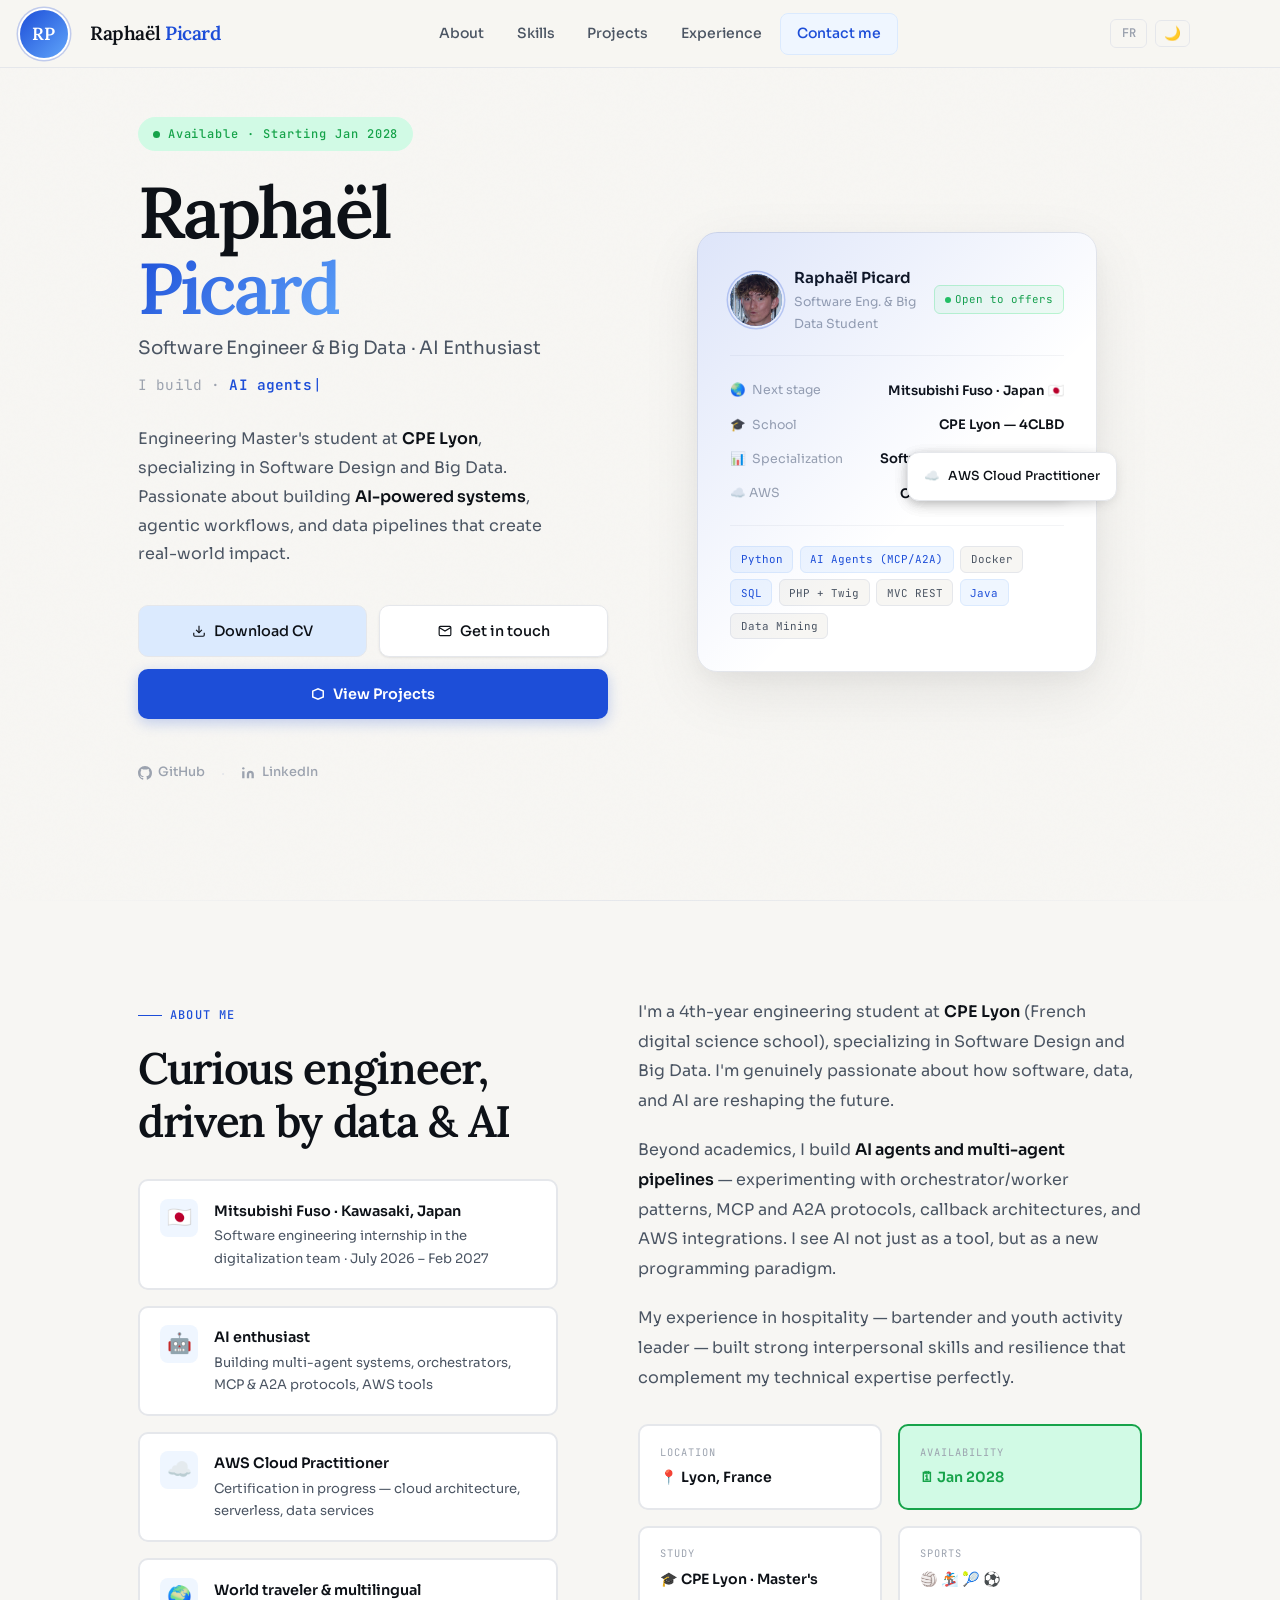
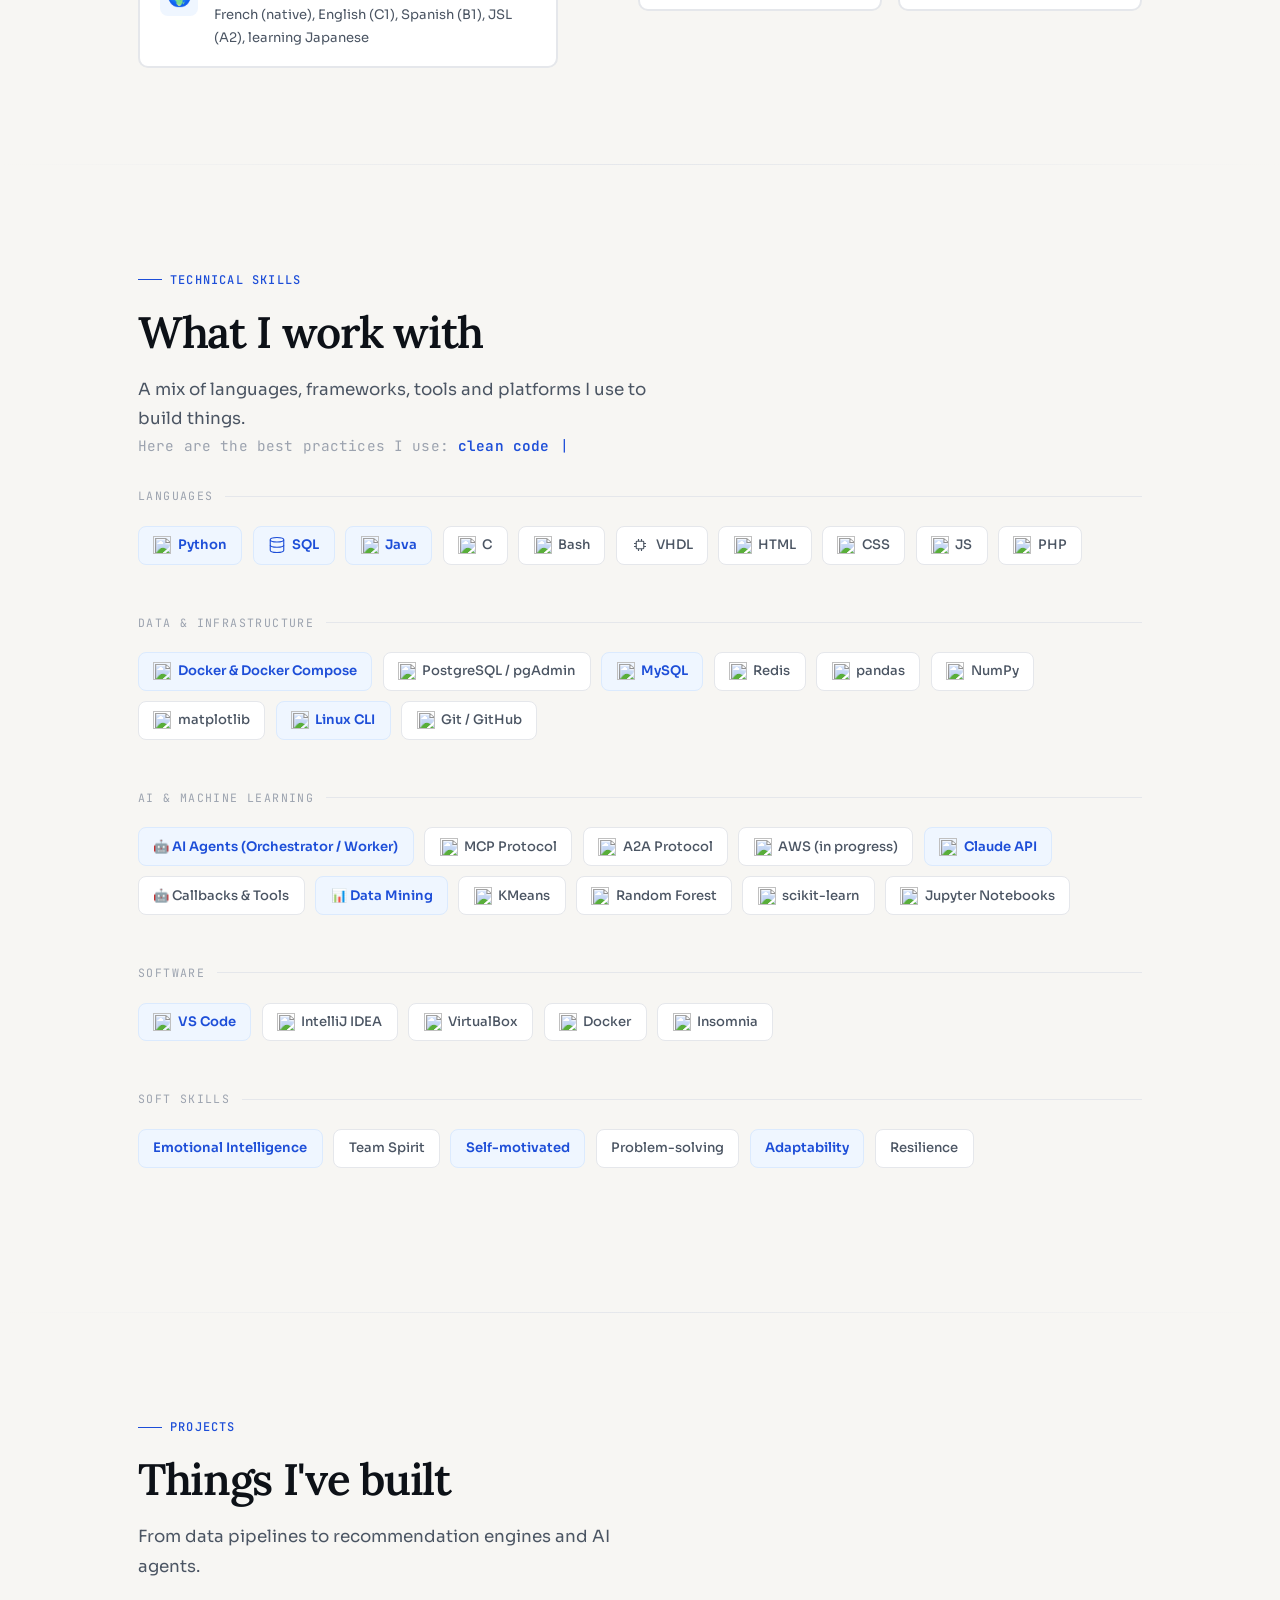
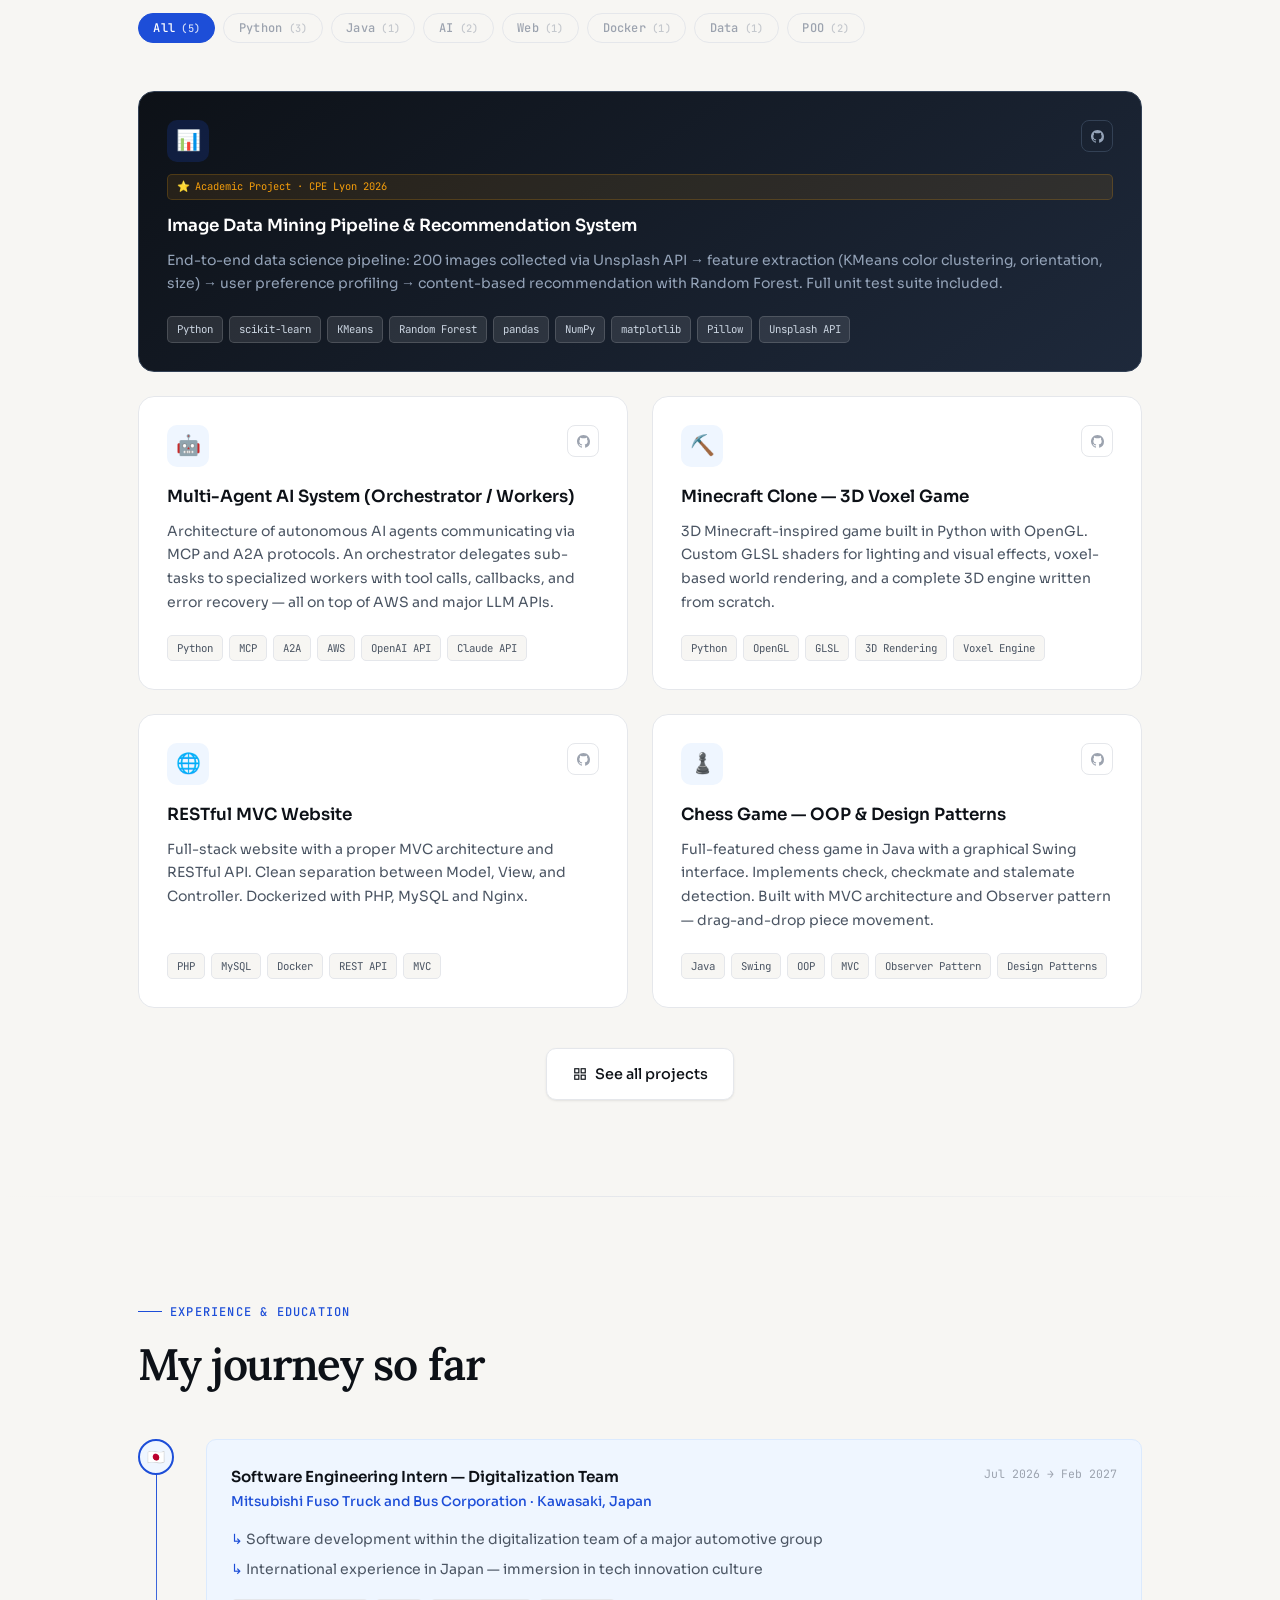
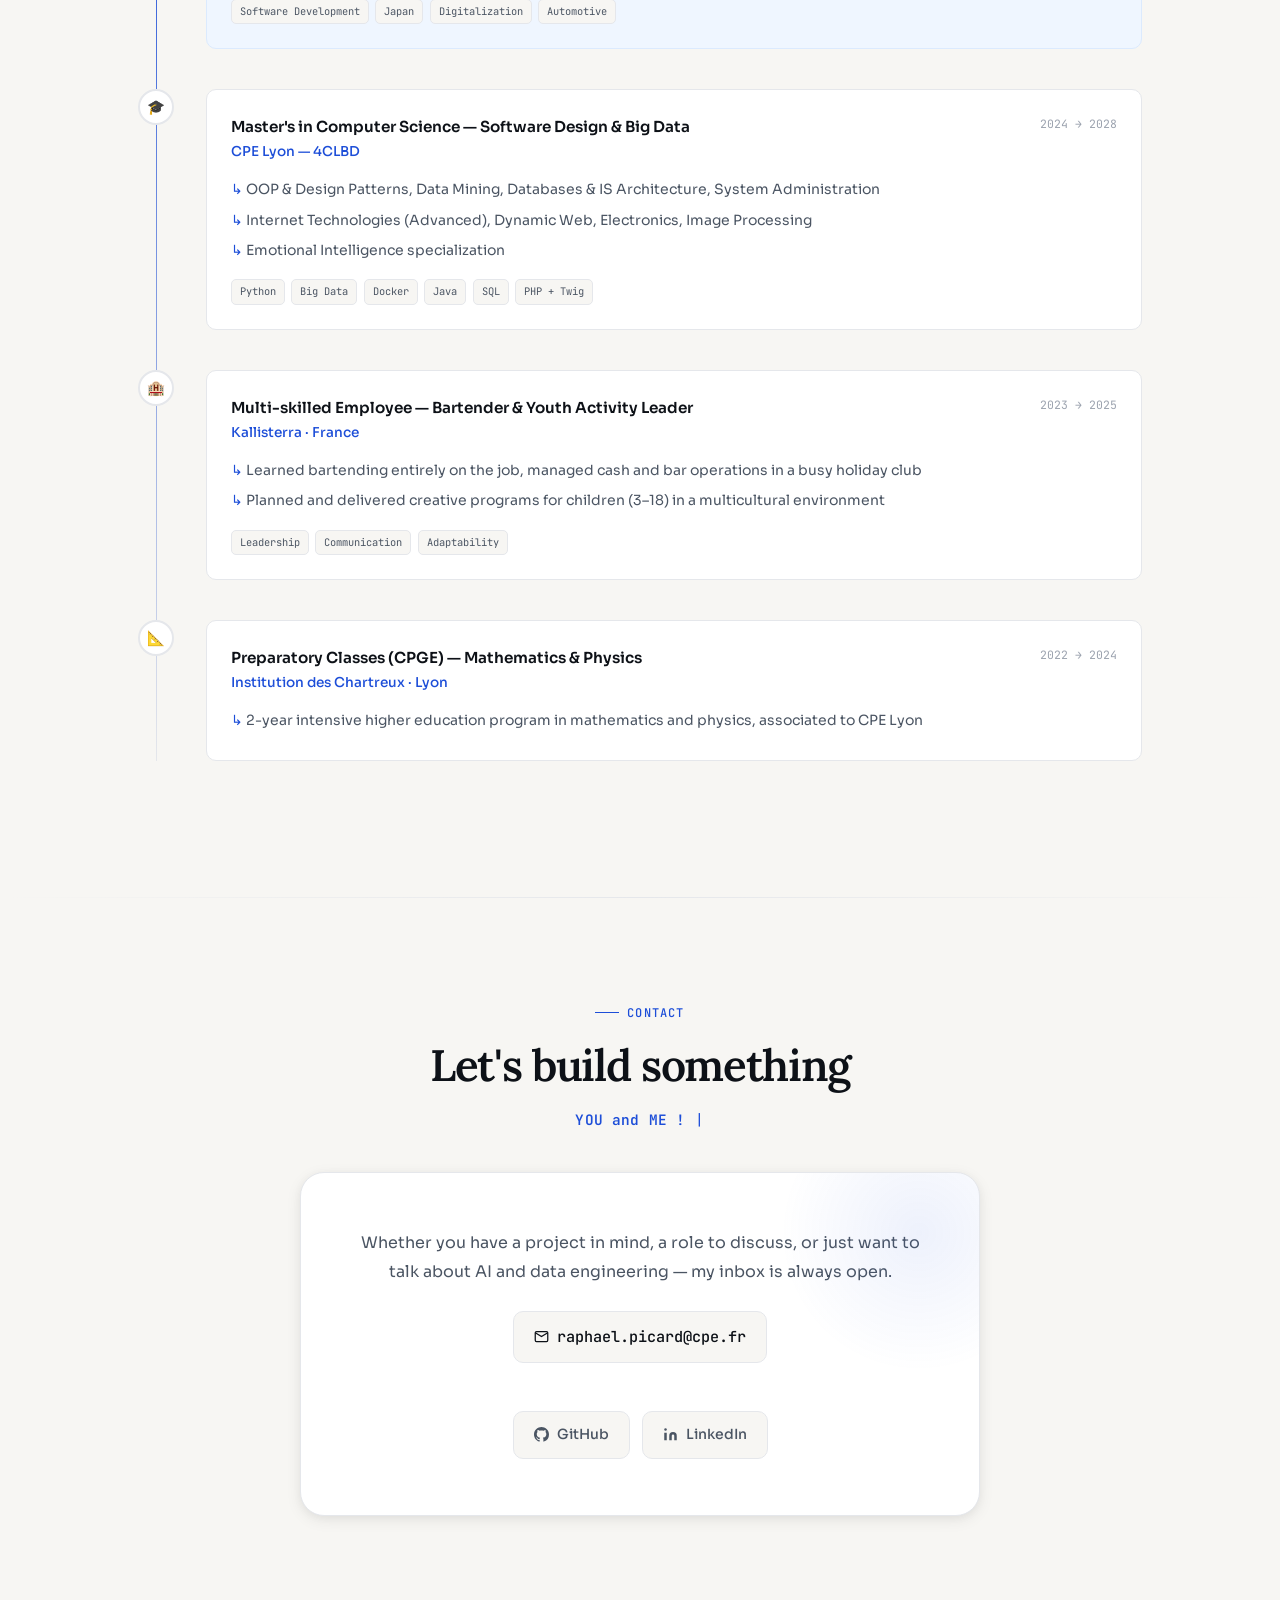
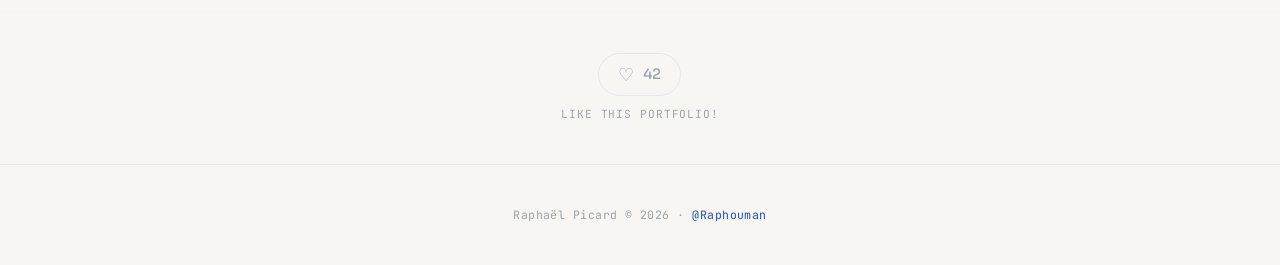
==== index.html @ 03b6da06 "curseur dynamique" ====
<!DOCTYPE html>
<html lang="en">
<head>
  <meta charset="UTF-8" /> <!-- pour les caractères spéciaux -->
  <meta name="viewport" content="width=device-width, initial-scale=1.0" /> <!-- viewport : indispensable pour le responsive — adapte la largeur de la page à l'écran de l'appareil -->

  <title>Raphaël Picard — Software & Big Data Engineer</title>

  <!-- SEO -->
  <meta name="description" content="Portfolio de Raphaël Picard, étudiant en Software & Big Data Engineering. Découvrez mes projets, compétences et expériences." />

  <!-- Open Graph (LinkedIn, Facebook) -->
  <meta property="og:type"        content="website" />
  <meta property="og:url"         content="https://raphouman.github.io/" />
  <meta property="og:title"       content="Raphaël Picard — Software & Big Data Engineer" />
  <meta property="og:description" content="Portfolio de Raphaël Picard, étudiant en Software & Big Data Engineering. Découvrez mes projets, compétences et expériences." />
  <meta property="og:image"       content="https://raphouman.github.io/assets/favicon.svg" />

  <!-- Twitter Card
  <meta name="twitter:card"        content="summary_large_image" />
  <meta name="twitter:title"       content="Raphaël Picard — Software & Big Data Engineer" />
  <meta name="twitter:description" content="Portfolio de Raphaël Picard, étudiant en Software & Big Data Engineering. Découvrez mes projets, compétences et expériences." />
  <meta name="twitter:image"       content="https://raphouman.github.io/assets/PDP.jpg" /> -->

  <link rel="icon" href="assets/favicon.svg" type="image/svg+xml" /> <!-- Favicon SVG : vectoriel, net à toutes les tailles (préféré aux .ico) -->

  <!-- preconnect : établit la connexion DNS+TCP en avance pour les serveurs Google Fonts -->
  <link rel="preconnect" href="https://fonts.googleapis.com" />
  <link rel="preconnect" href="https://fonts.gstatic.com" crossorigin />

  <!-- preload : ordonne au navigateur de télécharger le CSS des polices EN PRIORITÉ, sans bloquer le rendu -->
  <link rel="preload" as="style"
        href="https://fonts.googleapis.com/css2?family=Sora:wght@300;400;500;600;700&family=Lora:ital,wght@0,400;0,600;1,400&family=JetBrains+Mono:wght@400;500&display=swap" />

  <!-- media="print" → chargement NON-bloquant : le navigateur télécharge ce CSS sans bloquer l'affichage -->
  <!-- onload bascule media vers "all" une fois chargé, ce qui applique les polices en douceur (display=swap) -->
  <link rel="stylesheet" media="print"
        onload="this.media='all';this.onload=null"
        href="https://fonts.googleapis.com/css2?family=Sora:wght@300;400;500;600;700&family=Lora:ital,wght@0,400;0,600;1,400&family=JetBrains+Mono:wght@400;500&display=swap" />

  <!-- fallback noscript : charge les polices normalement si JavaScript est désactivé -->
  <noscript>
    <link rel="stylesheet"
          href="https://fonts.googleapis.com/css2?family=Sora:wght@300;400;500;600;700&family=Lora:ital,wght@0,400;0,600;1,400&family=JetBrains+Mono:wght@400;500&display=swap" />
  </noscript>

  <!-- theme-init.js : chargé SANS defer ni async pour s'exécuter synchronement avant le CSS — applique le bon thème dès le premier rendu (anti-flash) -->
  <script src="js/theme-init.js"></script>
  <link rel="stylesheet" href="css/style.css" />
</head>









<body>

  <!-- Barre de progression de lecture — animée en CSS pur via animation-timeline: scroll() -->
  <div class="scroll-progress" aria-hidden="true"></div>

  <!-- ===== NAVBAR (injectée via js/includes.js) ===== -->
  <div id="nav-placeholder"></div>

  
  <!-- ===== HERO ===== -->
  <section id="hero">
    <div class="container">
      <!-- hero-grid : grille 2 colonnes (texte à gauche, carte visuelle à droite) -->
      <div class="hero-grid">
        <div>
          <!-- reveal : classe déclenchant l'animation d'entrée (opacity + translateY) via IntersectionObserver -->
          <!-- data-en/data-fr : traduit le badge de disponibilité selon la langue -->
          <div class="hero-label reveal" data-en="Available · Starting Jan 2028" data-fr="Disponible · À partir de Janvier 2028">Available · Starting Jan 2028</div>
          <!-- reveal-delay-1 : délai de 0.1s pour créer un effet de cascade avec les éléments voisins -->
          <h1 class="hero-name reveal reveal-delay-1">Raphaël<br><em>Picard</em></h1>
          
          <!-- em : redéfini en CSS (font-style: normal) et utilisé uniquement pour le dégradé bleu sur "Picard" -->
          <p class="hero-role reveal reveal-delay-2" data-en="Software Engineer & Big Data · AI Enthusiast" data-fr="Ingénieur Logiciel & Big Data · Passionné d'IA">Software Engineer & Big Data · AI Enthusiast</p>
          
          <p class="hero-typewriter reveal reveal-delay-3" data-tw="hero">
            <span class="tw-prefix" data-en="I build · " data-fr="Je construis · ">I build · </span><span class="tw-word"></span><span class="tw-cursor" aria-hidden="true">|</span>
          </p>


          <p class="hero-tagline reveal reveal-delay-4">
            <!-- Le span intérieur porte les attributs data-* pour que le JS puisse remplacer innerHTML (et interpréter <strong>) -->
            <span data-en="Engineering Master's student at <strong>CPE Lyon</strong>, specializing in Software Design and Big Data. Passionate about building <strong>AI-powered systems</strong>, agentic workflows, and data pipelines that create real-world impact."
                  data-fr="Étudiant ingénieur à <strong>CPE Lyon</strong>, spécialisation Conception Logicielle et Big Data. Passionné par la création de <strong>systèmes IA</strong>, les workflows agentiques et les pipelines de données à fort impact.">
              Engineering Master's student at <strong>CPE Lyon</strong>, specializing in Software Design and Big Data. Passionate about building <strong>AI-powered systems</strong>, agentic workflows, and data pipelines that create real-world impact.
            </span>
          </p>
          <div class="hero-ctas reveal reveal-delay-5">
            <!-- download : déclenche le téléchargement plutôt que la navigation -->
            <a href="assets/CV_Raphael_Picard.pdf" download class="btn btn-tertiary">
              <svg width="14" height="14" viewBox="0 0 24 24" fill="none" stroke="currentColor" stroke-width="2"><path d="M21 15v4a2 2 0 01-2 2H5a2 2 0 01-2-2v-4"/><polyline points="7 10 12 15 17 10"/><line x1="12" y1="15" x2="12" y2="3"/></svg>
              <span data-en="Download CV" data-fr="Télécharger CV">Download CV</span>
            </a>
            <!-- href="mailto:" : ouvre le client mail natif de l'utilisateur avec l'adresse pré-remplie -->
            <a href="mailto:raphael.picard@cpe.fr" class="btn btn-secondary">
              <svg width="14" height="14" viewBox="0 0 24 24" fill="none" stroke="currentColor" stroke-width="2"><path d="M4 4h16c1.1 0 2 .9 2 2v12c0 1.1-.9 2-2 2H4c-1.1 0-2-.9-2-2V6c0-1.1.9-2 2-2z"/><polyline points="22,6 12,12 2,6"/></svg>
              <span data-en="Get in touch" data-fr="Me contacter">Get in touch</span>
            </a>
             <a href="html/projects.html" class="btn btn-primary">
              <!-- SVG inline : icône boîte/cube — viewBox définit l'espace de coordonnées, stroke="currentColor" hérite la couleur du texte parent -->
              <svg width="14" height="14" viewBox="0 0 24 24" fill="none" stroke="currentColor" stroke-width="2.5"><path d="M3 7l9-4 9 4v10l-9 4-9-4z"/></svg>
              <span data-en="View Projects" data-fr="Voir mes projets">View Projects</span>
            </a>
          </div>
          <div class="hero-socials reveal reveal-delay-5">
            <!-- target="_blank" : ouvre le lien dans un nouvel onglet (liens externes) -->
            <a href="https://github.com/Raphouman" target="_blank">
              <!-- SVG du logo GitHub — fill="currentColor" hérite la couleur du lien parent -->
              <svg width="14" height="14" viewBox="0 0 24 24" fill="currentColor"><path d="M12 0C5.37 0 0 5.37 0 12c0 5.31 3.435 9.795 8.205 11.385.6.105.825-.255.825-.57 0-.285-.015-1.23-.015-2.235-3.015.555-3.795-.735-4.035-1.41-.135-.345-.72-1.41-1.23-1.695-.42-.225-1.02-.78-.015-.795.945-.015 1.62.87 1.845 1.23 1.08 1.815 2.805 1.305 3.495.99.105-.78.42-1.305.765-1.605-2.67-.3-5.46-1.335-5.46-5.925 0-1.305.465-2.385 1.23-3.225-.12-.3-.54-1.53.12-3.18 0 0 1.005-.315 3.3 1.23.96-.27 1.98-.405 3-.405s2.04.135 3 .405c2.295-1.56 3.3-1.23 3.3-1.23.66 1.65.24 2.88.12 3.18.765.84 1.23 1.905 1.23 3.225 0 4.605-2.805 5.625-5.475 5.925.435.375.81 1.095.81 2.22 0 1.605-.015 2.895-.015 3.3 0 .315.225.69.825.57A12.02 12.02 0 0024 12c0-6.63-5.37-12-12-12z"/></svg>
              GitHub
            </a>
            <!-- social-sep : séparateur "·" visuellement exclu de la sélection de texte (user-select: none en CSS) -->
            <span class="social-sep">·</span>
            <a href="https://www.linkedin.com/in/raphael-picard-/" target="_blank">
              <svg width="14" height="14" viewBox="0 0 24 24" fill="currentColor"><path d="M16 8a6 6 0 016 6v7h-4v-7a2 2 0 00-2-2 2 2 0 00-2 2v7h-4v-7a6 6 0 016-6zM2 9h4v12H2z"/><circle cx="4" cy="4" r="2"/></svg>
              LinkedIn
            </a>
          </div>
        </div>


        <!-- Hero Visual Card : carte de profil animée, cachée sur mobile (display: none via @media) -->
        <div class="hero-visual reveal reveal-delay-2">
          <!-- Conteneur relatif nécessaire pour positionner les éléments flottants en absolu -->
          <div style="position:relative;width:100%;max-width:420px;">
            <div class="hero-card">
              <div class="hcard-header">
  
                <div class="hcard-avatar">
                <!-- Photo de profil : remplacer le span par -->
                <img src="assets/PDP.jpg" alt="Raphaël Picard">
                <!-- <span>RP</span> -->
                </div>
                <div class="hcard-info">
                  <div class="hcard-name">Raphaël Picard</div>
                  <div class="hcard-title">Software Eng. &amp; Big Data Student</div>
                  <!-- &amp; : entité HTML pour le caractère "&" (évite de casser le parsing HTML) -->
                </div>
                <!-- Badge "Open to offers" avec pastille verte animée (définie via ::before en CSS) -->
                <div class="hcard-badge" data-en="Open to offers" data-fr="Ouvert aux offres">Open to offers</div>
              </div>
              <!-- Statistiques de la carte : stage, école, spécialisation, certification -->
              <div class="hcard-stat">
                <div class="hcard-stat-row">
                  <span class="hcard-stat-label">🌏 <span data-en="Next stage" data-fr="Prochain stage">Next stage</span></span>
                  <span class="hcard-stat-value">Mitsubishi Fuso · Japan 🇯🇵</span>
                </div>
                <div class="hcard-stat-row">
                  <span class="hcard-stat-label">🎓 <span data-en="School" data-fr="École">School</span></span>
                  <span class="hcard-stat-value">CPE Lyon — 4CLBD</span>
                </div>
                <div class="hcard-stat-row">
                  <span class="hcard-stat-label">📊 <span data-en="Specialization" data-fr="Spécialisation">Specialization</span></span>
                  <span class="hcard-stat-value">Software Design &amp; Big Data</span>
                </div>
                <div class="hcard-stat-row">
                  <span class="hcard-stat-label">☁️ AWS</span>
                  <span class="hcard-stat-value" data-en="Certification in progress" data-fr="Certification en cours">Certification in progress</span>
                </div>
              </div>
              <!-- Chips de technologies : class="blue" pour les technos principales (style accentué) -->
              <div class="hcard-tech">
                <span class="tech-chip blue">Python</span>
                <span class="tech-chip blue">AI Agents (MCP/A2A)</span>
                <span class="tech-chip">Docker</span>
                <span class="tech-chip blue">SQL</span>
                <span class="tech-chip">PHP + Twig</span>
                <span class="tech-chip">MVC REST</span>
                <span class="tech-chip blue">Java</span>
                <span class="tech-chip">Data Mining</span>
              </div>
            </div>
            <!-- Étiquettes flottantes positionnées en absolu autour de la carte (animation CSS "float") -->
            <div class="hero-floating f1">🤖 <span data-en="AI Agent builder" data-fr="Développeur agents IA">AI Agent builder</span></div>
            <div class="hero-floating f2">📊 <span data-en="Data Mining · KMeans" data-fr="Data Mining · KMeans">Data Mining · KMeans</span></div>
            <div class="hero-floating f3">☁️ <span data-en="AWS Cloud Practitioner" data-fr="AWS Cloud Practitioner">AWS Cloud Practitioner</span></div>
          </div>
        </div>
      </div>
    </div>
  </section>





  <!-- Séparateur visuel entre sections : dégradé horizontal transparent→gris→transparent -->
  <div class="section-divider"></div>






  <!-- ===== ABOUT ===== -->
  <section id="about">
    <div class="container">
      <!-- about-grid : grille 2 colonnes asymétriques (highlights à gauche, texte+méta à droite) -->
      <div class="about-grid">
        <div>
          <!-- section-eyebrow : label monospace en majuscules avec trait bleu (::before en CSS) -->
          <p class="section-eyebrow reveal" data-en="About me" data-fr="À propos">About me</p>
          <h2 class="section-title reveal reveal-delay-1" data-en="Curious engineer, driven by data &amp; AI" data-fr="Ingénieur curieux, animé par la data &amp; l'IA">Curious engineer,<br>driven by data &amp; AI</h2>
          <!-- Liste de faits saillants : stage Japon, agents IA, AWS, langues -->
          <div class="about-highlights">
            <!-- Chaque highlight-item : icône + titre + description, glisse légèrement à droite au survol -->
            <div class="highlight-item reveal reveal-delay-2">
              <div class="highlight-icon">🇯🇵</div>
              <div class="highlight-text">
                <h4 data-en="Mitsubishi Fuso · Kawasaki, Japan" data-fr="Mitsubishi Fuso · Kawasaki, Japon">Mitsubishi Fuso · Kawasaki, Japan</h4>
                <p data-en="Software engineering internship in the digitalization team · July 2026 – Feb 2027" data-fr="Stage ingénierie logicielle dans l'équipe digitalisation · Juil 2026 – Fév 2027">Software engineering internship in the digitalization team · July 2026 – Feb 2027</p>
              </div>
            </div>
            <div class="highlight-item reveal reveal-delay-3">
              <div class="highlight-icon">🤖</div>
              <div class="highlight-text">
                <h4 data-en="AI enthusiast" data-fr="Passionné d'IA">AI enthusiast</h4>
                <p data-en="Building multi-agent systems, orchestrators, MCP &amp; A2A protocols, AWS tools" data-fr="Construction de systèmes multi-agents, orchestrateurs, protocoles MCP &amp; A2A, AWS">Building multi-agent systems, orchestrators, MCP &amp; A2A protocols, AWS tools</p>
              </div>
            </div>
            <div class="highlight-item reveal reveal-delay-4">
              <div class="highlight-icon">☁️</div>
              <div class="highlight-text">
                <h4>AWS Cloud Practitioner</h4>
                <p data-en="Certification in progress — cloud architecture, serverless, data services" data-fr="Certification en cours — architecture cloud, serverless, services data">Certification in progress — cloud architecture, serverless, data services</p>
              </div>
            </div>
            <div class="highlight-item reveal reveal-delay-5">
              <div class="highlight-icon">🌍</div>
              <div class="highlight-text">
                <h4 data-en="World traveler &amp; multilingual" data-fr="Grand voyageur &amp; multilingue">World traveler &amp; multilingual</h4>
                <p data-en="French (native), English (C1), Spanish (B1), JSL (A2), learning Japanese" data-fr="Français (natif), Anglais (C1), Espagnol (B1), LSF (A2), apprentissage Japonais">French (native), English (C1), Spanish (B1), JSL (A2), learning Japanese</p>
              </div>
            </div>
          </div>
        </div>
        <div>
          <!-- Paragraphes biographiques — data-en/data-fr portés directement sur le <p> car le contenu est du texte pur (sauf <strong>) -->
          <div class="about-content reveal reveal-delay-1">
            <p data-en="I'm a 4th-year engineering student at <strong>CPE Lyon</strong> (French digital science school), specializing in Software Design and Big Data. I'm genuinely passionate about how software, data, and AI are reshaping the future." data-fr="Je suis étudiant ingénieur en 4ème année à <strong>CPE Lyon</strong> (école française en sciences numériques), spécialisé en Conception Logicielle et Big Data. Je suis vraiment passionné par la façon dont le logiciel, la data et l'IA reconfigurent le futur.">I'm a 4th-year engineering student at <strong>CPE Lyon</strong> (French digital science school), specializing in Software Design and Big Data. I'm genuinely passionate about how software, data, and AI are reshaping the future.</p>
            <p data-en="Beyond academics, I build <strong>AI agents and multi-agent pipelines</strong> — experimenting with orchestrator/worker patterns, MCP and A2A protocols, callback architectures, and AWS integrations. I see AI not just as a tool, but as a new programming paradigm." data-fr="Au-delà des cours, je construis des <strong>agents IA et des pipelines multi-agents</strong> — j'expérimente des patterns orchestrateur/worker, les protocoles MCP &amp; A2A, les architectures callback, et les intégrations AWS. Je vois l'IA comme un nouveau paradigme.">Beyond academics, I build <strong>AI agents and multi-agent pipelines</strong> — experimenting with orchestrator/worker patterns, MCP and A2A protocols, callback architectures, and AWS integrations. I see AI not just as a tool, but as a new programming paradigm.</p>
            <p data-en="My experience in hospitality — bartender and youth activity leader — built strong interpersonal skills and resilience that complement my technical expertise perfectly." data-fr="Mon expérience en hôtellerie — barman et animateur jeunesse — a développé de solides compétences interpersonnelles et une résilience qui complètent parfaitement mon expertise technique.">My experience in hospitality — bartender and youth activity leader — built strong interpersonal skills and resilience that complement my technical expertise perfectly.</p>
          </div>
          <!-- Grille 2×2 de métadonnées rapides (localisation, disponibilité, formation, sports) -->
          <div class="about-meta reveal reveal-delay-2">
            <div class="meta-item">
              <div class="label" data-en="Location" data-fr="Localisation">Location</div>
              <div class="value">📍 Lyon, France</div>
            </div>
            <div class="meta-item meta-item--available">
              <div class="label" data-en="Availability" data-fr="Disponibilité">Availability</div>
              <div class="value">🗓 Jan 2028</div>
            </div>
            <div class="meta-item">
              <div class="label" data-en="Study" data-fr="Formation">Study</div>
              <div class="value">🎓 CPE Lyon · Master's</div>
            </div>
            <div class="meta-item">
              <div class="label">Sports</div>
              <div class="value">🏐 🏂 🎾 ⚽️</div>
            </div>
          </div>
        </div>
      </div>
    </div>
  </section>

  

  <div class="section-divider"></div>




  <!-- ===== SKILLS ===== -->
  <section id="skills">
    <div class="container">
      <p class="section-eyebrow reveal" data-en="Technical skills" data-fr="Compétences techniques">Technical skills</p>
      <h2 class="section-title reveal reveal-delay-1" data-en="What I work with" data-fr="Ce avec quoi je travaille">What I work with</h2>
      <p class="section-subtitle reveal reveal-delay-2" data-en="A mix of languages, frameworks, tools and platforms I use to build things." data-fr="Un mélange de langages, frameworks, outils et plateformes que j'utilise.">A mix of languages, frameworks, tools and platforms I use to build things.</p>
      <p class="hero-typewriter" data-tw="good_practices">
        <span class="tw-prefix" data-en="Here are the best practices I use:" data-fr="Voici les bonnes pratiques que j'utilise :">Here are the best practices I use:</span>
        <span class="tw-word"></span>
        <span class="tw-cursor" aria-hidden="true">|</span>
      </p>
        <!-- Chaque skills-category : titre de catégorie + grille de tags -->
        
        <div class="skills-category reveal reveal-delay-1">
          <div class="skills-cat-title" data-en="Languages" data-fr="Langages">Languages</div>
          <div class="skills-grid">
            <span class="skill-tag featured"><img class="skill-logo" src="https://cdn.jsdelivr.net/gh/devicons/devicon@latest/icons/python/python-original.svg" alt="" width="18" height="18">Python</span>
            <span class="skill-tag featured"><svg class="skill-logo" width="18" height="18" viewBox="0 0 24 24" fill="none" stroke="currentColor" stroke-width="1.5" aria-hidden="true"><ellipse cx="12" cy="5" rx="9" ry="3"/><path d="M21 12c0 1.66-4 3-9 3s-9-1.34-9-3"/><path d="M3 5v14c0 1.66 4 3 9 3s9-1.34 9-3V5"/></svg>SQL</span>
            <span class="skill-tag featured"><img class="skill-logo" src="https://cdn.jsdelivr.net/gh/devicons/devicon@latest/icons/java/java-original.svg" alt="" width="18" height="18">Java</span>
            <span class="skill-tag"><img class="skill-logo" src="https://cdn.jsdelivr.net/gh/devicons/devicon@latest/icons/c/c-original.svg" alt="" width="18" height="18">C</span>
            <span class="skill-tag"><img class="skill-logo logo-invert-dark" src="https://cdn.jsdelivr.net/gh/devicons/devicon@latest/icons/bash/bash-original.svg" alt="" width="18" height="18">Bash</span>
            <span class="skill-tag"><svg class="skill-logo" width="18" height="18" viewBox="0 0 24 24" fill="none" stroke="currentColor" stroke-width="1.5" aria-hidden="true"><rect x="7" y="7" width="10" height="10" rx="1"/><path d="M7 10H4M7 14H4M17 10h3M17 14h3M10 7V4M14 7V4M10 17v3M14 17v3"/></svg>VHDL</span>
            <span class="skill-tag"><img class="skill-logo" src="https://cdn.jsdelivr.net/gh/devicons/devicon@latest/icons/html5/html5-original.svg" alt="" width="18" height="18">HTML</span>
            <span class="skill-tag"><img class="skill-logo" src="https://cdn.jsdelivr.net/gh/devicons/devicon@latest/icons/css3/css3-original.svg" alt="" width="18" height="18">CSS</span>
            <span class="skill-tag"><img class="skill-logo" src="https://cdn.jsdelivr.net/gh/devicons/devicon@latest/icons/javascript/javascript-original.svg" alt="" width="18" height="18">JS</span>
            <span class="skill-tag"><img class="skill-logo" src="https://cdn.jsdelivr.net/gh/devicons/devicon@latest/icons/php/php-original.svg" alt="" width="18" height="18">PHP</span>
          </div>
        </div>
        <div class="skills-category reveal reveal-delay-2">
          <div class="skills-cat-title" data-en="Data &amp; Infrastructure" data-fr="Données &amp; Infrastructure">Data &amp; Infrastructure</div>
          <div class="skills-grid">
            <span class="skill-tag featured"><img class="skill-logo" src="https://cdn.jsdelivr.net/gh/devicons/devicon@latest/icons/docker/docker-original.svg" alt="" width="18" height="18">Docker &amp; Docker Compose</span>
            <span class="skill-tag"><img class="skill-logo" src="https://cdn.jsdelivr.net/gh/devicons/devicon@latest/icons/postgresql/postgresql-original.svg" alt="" width="18" height="18">PostgreSQL / pgAdmin</span>
            <span class="skill-tag featured"><img class="skill-logo" src="https://cdn.jsdelivr.net/gh/devicons/devicon@latest/icons/mysql/mysql-original.svg" alt="" width="18" height="18">MySQL</span>
            <span class="skill-tag"><img class="skill-logo" src="https://cdn.jsdelivr.net/gh/devicons/devicon@latest/icons/redis/redis-original.svg" alt="" width="18" height="18">Redis</span>
            <span class="skill-tag"><img class="skill-logo " src="https://cdn.jsdelivr.net/gh/devicons/devicon@latest/icons/pandas/pandas-original.svg" alt="" width="18" height="18">pandas</span>
            <span class="skill-tag"><img class="skill-logo" src="https://cdn.jsdelivr.net/gh/devicons/devicon@latest/icons/numpy/numpy-original.svg" alt="" width="18" height="18">NumPy</span>
            <span class="skill-tag"><img class="skill-logo" src="https://cdn.jsdelivr.net/gh/devicons/devicon@latest/icons/matplotlib/matplotlib-original.svg" alt="" width="18" height="18">matplotlib</span>
            <span class="skill-tag featured"><img class="skill-logo" src="https://cdn.jsdelivr.net/gh/devicons/devicon@latest/icons/linux/linux-original.svg" alt="" width="18" height="18">Linux CLI</span>
            <span class="skill-tag"><img class="skill-logo" src="https://cdn.jsdelivr.net/gh/devicons/devicon@latest/icons/git/git-original.svg" alt="" width="18" height="18">Git / GitHub</span>
          </div>
        </div>
        <div class="skills-category reveal reveal-delay-3">
          <div class="skills-cat-title" data-en="AI &amp; Machine Learning" data-fr="IA &amp; Machine Learning">AI &amp; Machine Learning</div>
          <div class="skills-grid">
            <!-- skill-tag featured : variante bleue pour les compétences principales (déjà colorée sans survol) -->
            <span class="skill-tag featured">🤖 AI Agents (Orchestrator / Worker)</span>
            <span class="skill-tag"><img class="skill-logo logo-invert-dark" src="https://upload.wikimedia.org/wikipedia/commons/f/fe/Model_Context_Protocol_logo.svg?utm_source=commons.wikimedia.org&utm_campaign=index&utm_content=original" alt="" width="18" height="18">MCP Protocol</span>
            <span class="skill-tag"><img class="skill-logo logo-invert-dark" src="https://a2a-protocol.org/latest/assets/a2a-logo-black.svg" alt="" width="18" height="18">A2A Protocol</span>
            <span class="skill-tag"><img class="skill-logo logo-invert-dark" src="https://upload.wikimedia.org/wikipedia/commons/9/93/Amazon_Web_Services_Logo.svg" alt="" width="18" height="18">AWS (in progress)</span>
            <span class="skill-tag featured"><img class="skill-logo" src="https://upload.wikimedia.org/wikipedia/commons/b/b0/Claude_AI_symbol.svg" alt="" width="18" height="18">Claude API</span>
            <span class="skill-tag">🤖 Callbacks &amp; Tools</span>
            <span class="skill-tag featured">📊 Data Mining</span>
            <span class="skill-tag"><img class="skill-logo logo-invert-dark" src="https://upload.wikimedia.org/wikipedia/commons/5/5e/K_Means_Example_Step_1.svg?utm_source=commons.wikimedia.org&utm_campaign=index&utm_content=original" alt="" width="18" height="18">KMeans</span>
            <span class="skill-tag"><img class="skill-logo" src="https://upload.wikimedia.org/wikipedia/commons/3/34/Randomforestprediction.svg" alt="" width="18" height="18">Random Forest</span>
            <span class="skill-tag"><img class="skill-logo" src="https://cdn.jsdelivr.net/gh/devicons/devicon@latest/icons/scikitlearn/scikitlearn-original.svg" alt="" width="18" height="18">scikit-learn</span>
            <span class="skill-tag"><img class="skill-logo" src="https://cdn.jsdelivr.net/gh/devicons/devicon@latest/icons/jupyter/jupyter-original.svg" alt="" width="18" height="18">Jupyter Notebooks</span>
          </div>
        </div>
        <div class="skills-category reveal reveal-delay-4">
          <div class="skills-cat-title" data-en="Software" data-fr="Logiciels">Software</div>
          <div class="skills-grid">
            <span class="skill-tag featured"><img class="skill-logo" src="https://cdn.jsdelivr.net/gh/devicons/devicon@latest/icons/vscode/vscode-original.svg" alt="" width="18" height="18">VS Code</span>
            <span class="skill-tag"><img class="skill-logo" src="https://cdn.jsdelivr.net/gh/devicons/devicon@latest/icons/intellij/intellij-original.svg" alt="" width="18" height="18">IntelliJ IDEA</span>
            <span class="skill-tag"><img class="skill-logo" src="https://cdn.simpleicons.org/virtualbox" alt="" width="18" height="18">VirtualBox</span>
            <span class="skill-tag"><img class="skill-logo" src="https://cdn.jsdelivr.net/gh/devicons/devicon@latest/icons/docker/docker-original.svg" alt="" width="18" height="18">Docker</span>
            <span class="skill-tag"><img class="skill-logo" src="https://cdn.jsdelivr.net/gh/devicons/devicon@latest/icons/insomnia/insomnia-original.svg" alt="" width="18" height="18">Insomnia</span>
          </div>
        </div>
        <div class="skills-category reveal reveal-delay-5">
          <div class="skills-cat-title" data-en="Soft Skills" data-fr="Compétences transverses">Soft Skills</div>
          <div class="skills-grid">
            <span class="skill-tag featured" data-en="Emotional Intelligence" data-fr="Intelligence Émotionnelle">Emotional Intelligence</span>
            <span class="skill-tag" data-en="Team Spirit" data-fr="Esprit d'Équipe">Team Spirit</span>
            <span class="skill-tag featured" data-en="Self-motivated" data-fr="Autonome">Self-motivated</span>
            <span class="skill-tag" data-en="Problem-solving" data-fr="Résolution de Problèmes">Problem-solving</span>
            <span class="skill-tag featured" data-en="Adaptability" data-fr="Adaptabilité">Adaptability</span>
            <span class="skill-tag" data-en="Resilience" data-fr="Résilience">Resilience</span>
          </div>
        </div>
      </div>
    </div>
  </section>

  <div class="section-divider"></div>





  <!-- ===== PROJECTS ===== -->
  <section id="projects">
    <div class="container">
      <p class="section-eyebrow reveal" data-en="Projects" data-fr="Projets">Projects</p>
      <h2 class="section-title reveal reveal-delay-1" data-en="Things I've built" data-fr="Ce que j'ai construit">Things I've built</h2>
      <p class="section-subtitle reveal reveal-delay-2" data-en="From data pipelines to recommendation engines and AI agents." data-fr="Des pipelines de données aux moteurs de recommandation et agents IA.">From data pipelines to recommendation engines and AI agents.</p>
      
      <!-- Filtres par technologie — data-en/data-fr géré par lang.js pour le bouton "All/Tout" -->
      <div class="project-filters reveal reveal-delay-3">
        <button class="pf-btn pf-active" data-filter="all" data-en="All" data-fr="Tout">All</button>
        <button class="pf-btn" data-filter="python">Python</button>
        <button class="pf-btn" data-filter="java">Java</button>
        <button class="pf-btn" data-filter="ai">AI</button>
        <button class="pf-btn" data-filter="web">Web</button>
        <button class="pf-btn" data-filter="docker">Docker</button>
        <button class="pf-btn" data-filter="data">Data</button>
        <button class="pf-btn" data-filter="poo">POO</button>
      </div>

      <!-- projects-grid : grille 2 colonnes ; la carte "featured" occupe les 2 colonnes via CSS (grid-column: span 2) -->
      <div class="projects-grid">

        <!-- FEATURED : projet principal en fond sombre, pleine largeur -->
        <div class="project-card featured reveal reveal-delay-1" data-tech="python ai data">
          <div class="project-header">
            <div class="project-icon">📊</div>
            <div class="project-links">
              <!-- title="GitHub" : tooltip affiché au survol du bouton icône -->
              <a href="https://github.com/Raphouman" target="_blank" class="project-link" title="GitHub">
                <svg width="13" height="13" viewBox="0 0 24 24" fill="currentColor"><path d="M12 0C5.37 0 0 5.37 0 12c0 5.31 3.435 9.795 8.205 11.385.6.105.825-.255.825-.57 0-.285-.015-1.23-.015-2.235-3.015.555-3.795-.735-4.035-1.41-.135-.345-.72-1.41-1.23-1.695-.42-.225-1.02-.78-.015-.795.945-.015 1.62.87 1.845 1.23 1.08 1.815 2.805 1.305 3.495.99.105-.78.42-1.305.765-1.605-2.67-.3-5.46-1.335-5.46-5.925 0-1.305.465-2.385 1.23-3.225-.12-.3-.54-1.53.12-3.18 0 0 1.005-.315 3.3 1.23.96-.27 1.98-.405 3-.405s2.04.135 3 .405c2.295-1.56 3.3-1.23 3.3-1.23.66 1.65.24 2.88.12 3.18.765.84 1.23 1.905 1.23 3.225 0 4.605-2.805 5.625-5.475 5.925.435.375.81 1.095.81 2.22 0 1.605-.015 2.895-.015 3.3 0 .315.225.69.825.57A12.02 12.02 0 0024 12c0-6.63-5.37-12-12-12z"/></svg>
              </a>
            </div>
          </div>
          <!-- Badge doré indiquant qu'il s'agit d'un projet académique -->
          <div class="project-highlight-badge">⭐ <span data-en="Academic Project · CPE Lyon 2026" data-fr="Projet Académique · CPE Lyon 2026">Academic Project · CPE Lyon 2026</span></div>
          <div class="project-name" data-en="Image Data Mining Pipeline &amp; Recommendation System" data-fr="Pipeline Data Mining d'Images &amp; Système de Recommandation">Image Data Mining Pipeline &amp; Recommendation System</div>
          <div class="project-desc" data-en="End-to-end data science pipeline: 200 images collected via Unsplash API → feature extraction (KMeans color clustering, orientation, size) → user preference profiling → content-based recommendation with Random Forest. Full unit test suite included." data-fr="Pipeline data science complet : 200 images via l'API Unsplash → extraction de features (KMeans couleurs, orientation, taille) → profilage des préférences → recommandation avec Random Forest. Suite de tests unitaires complète incluse.">End-to-end data science pipeline: 200 images collected via Unsplash API → feature extraction (KMeans color clustering, orientation, size) → user preference profiling → content-based recommendation with Random Forest. Full unit test suite included.</div>
          <!-- Tags de technologies : police monospace pour imiter le style "code" -->
          <div class="project-tech">
            <span>Python</span><span>scikit-learn</span><span>KMeans</span><span>Random Forest</span><span>pandas</span><span>NumPy</span><span>matplotlib</span><span>Pillow</span><span>Unsplash API</span>
          </div>
        </div>

        

        <!-- AI Agents -->
        <div class="project-card reveal reveal-delay-2" data-tech="python ai">
          <div class="project-header">
            <div class="project-icon">🤖</div>
            <div class="project-links">
              <a href="https://github.com/Raphouman/AWS_AGENT_AI" target="_blank" class="project-link">
                <svg width="13" height="13" viewBox="0 0 24 24" fill="currentColor"><path d="M12 0C5.37 0 0 5.37 0 12c0 5.31 3.435 9.795 8.205 11.385.6.105.825-.255.825-.57 0-.285-.015-1.23-.015-2.235-3.015.555-3.795-.735-4.035-1.41-.135-.345-.72-1.41-1.23-1.695-.42-.225-1.02-.78-.015-.795.945-.015 1.62.87 1.845 1.23 1.08 1.815 2.805 1.305 3.495.99.105-.78.42-1.305.765-1.605-2.67-.3-5.46-1.335-5.46-5.925 0-1.305.465-2.385 1.23-3.225-.12-.3-.54-1.53.12-3.18 0 0 1.005-.315 3.3 1.23.96-.27 1.98-.405 3-.405s2.04.135 3 .405c2.295-1.56 3.3-1.23 3.3-1.23.66 1.65.24 2.88.12 3.18.765.84 1.23 1.905 1.23 3.225 0 4.605-2.805 5.625-5.475 5.925.435.375.81 1.095.81 2.22 0 1.605-.015 2.895-.015 3.3 0 .315.225.69.825.57A12.02 12.02 0 0024 12c0-6.63-5.37-12-12-12z"/></svg>
              </a>
            </div>
          </div>
          <div class="project-name" data-en="Multi-Agent AI System (Orchestrator / Workers)" data-fr="Système Multi-Agents IA (Orchestrateur / Workers)">Multi-Agent AI System</div>
          <div class="project-desc" data-en="Architecture of autonomous AI agents communicating via MCP and A2A protocols. An orchestrator delegates sub-tasks to specialized workers with tool calls, callbacks, and error recovery — all on top of AWS and major LLM APIs." data-fr="Architecture d'agents IA autonomes via MCP et A2A. Un orchestrateur délègue des sous-tâches à des workers spécialisés avec outils, callbacks et récupération d'erreurs — sur AWS et grandes APIs LLM.">Architecture of autonomous AI agents communicating via MCP and A2A protocols. An orchestrator delegates sub-tasks to specialized workers with tool calls, callbacks, and error recovery — all on top of AWS and major LLM APIs.</div>
          <div class="project-tech"><span>Python</span><span>MCP</span><span>A2A</span><span>AWS</span><span>OpenAI API</span><span>Claude API</span></div>
        </div>

        <!-- Minecraft -->
        <div class="project-card reveal reveal-delay-2" data-tech="python poo">
          <div class="project-header">
            <div class="project-icon">⛏️</div>
            <div class="project-links">
              <a href="https://github.com/Raphouman/Minecraft" target="_blank" class="project-link" title="GitHub">
                <svg width="13" height="13" viewBox="0 0 24 24" fill="currentColor"><path d="M12 0C5.37 0 0 5.37 0 12c0 5.31 3.435 9.795 8.205 11.385.6.105.825-.255.825-.57 0-.285-.015-1.23-.015-2.235-3.015.555-3.795-.735-4.035-1.41-.135-.345-.72-1.41-1.23-1.695-.42-.225-1.02-.78-.015-.795.945-.015 1.62.87 1.845 1.23 1.08 1.815 2.805 1.305 3.495.99.105-.78.42-1.305.765-1.605-2.67-.3-5.46-1.335-5.46-5.925 0-1.305.465-2.385 1.23-3.225-.12-.3-.54-1.53.12-3.18 0 0 1.005-.315 3.3 1.23.96-.27 1.98-.405 3-.405s2.04.135 3 .405c2.295-1.56 3.3-1.23 3.3-1.23.66 1.65.24 2.88.12 3.18.765.84 1.23 1.905 1.23 3.225 0 4.605-2.805 5.625-5.475 5.925.435.375.81 1.095.81 2.22 0 1.605-.015 2.895-.015 3.3 0 .315.225.69.825.57A12.02 12.02 0 0024 12c0-6.63-5.37-12-12-12z"/></svg>
              </a>
            </div>
          </div>
          <div class="project-name" data-en="Minecraft Clone — 3D Voxel Game" data-fr="Clone Minecraft — Jeu 3D Voxel">Minecraft Clone — 3D Voxel Game</div>
          <div class="project-desc" data-en="3D Minecraft-inspired game built in Python with OpenGL. Custom GLSL shaders for lighting and visual effects, voxel-based world rendering, and a complete 3D engine written from scratch." data-fr="Jeu 3D inspiré de Minecraft en Python avec OpenGL. Shaders GLSL custom pour l'éclairage et effets visuels, rendu voxel, moteur 3D complet écrit from scratch.">3D Minecraft-inspired game built in Python with OpenGL. Custom GLSL shaders for lighting and visual effects, voxel-based world rendering, and a complete 3D engine written from scratch.</div>
          <div class="project-tech"><span>Python</span><span>OpenGL</span><span>GLSL</span><span>3D Rendering</span><span>Voxel Engine</span></div>
        </div>

        <!-- MVC REST Website -->
        <div class="project-card reveal reveal-delay-3" data-tech="web php docker">
          <div class="project-header">
            <div class="project-icon">🌐</div>
            <div class="project-links">
              <a href="https://github.com/Raphouman/WEBSITE_MVC_API-REST" target="_blank" class="project-link">
                <svg width="13" height="13" viewBox="0 0 24 24" fill="currentColor"><path d="M12 0C5.37 0 0 5.37 0 12c0 5.31 3.435 9.795 8.205 11.385.6.105.825-.255.825-.57 0-.285-.015-1.23-.015-2.235-3.015.555-3.795-.735-4.035-1.41-.135-.345-.72-1.41-1.23-1.695-.42-.225-1.02-.78-.015-.795.945-.015 1.62.87 1.845 1.23 1.08 1.815 2.805 1.305 3.495.99.105-.78.42-1.305.765-1.605-2.67-.3-5.46-1.335-5.46-5.925 0-1.305.465-2.385 1.23-3.225-.12-.3-.54-1.53.12-3.18 0 0 1.005-.315 3.3 1.23.96-.27 1.98-.405 3-.405s2.04.135 3 .405c2.295-1.56 3.3-1.23 3.3-1.23.66 1.65.24 2.88.12 3.18.765.84 1.23 1.905 1.23 3.225 0 4.605-2.805 5.625-5.475 5.925.435.375.81 1.095.81 2.22 0 1.605-.015 2.895-.015 3.3 0 .315.225.69.825.57A12.02 12.02 0 0024 12c0-6.63-5.37-12-12-12z"/></svg>
              </a>
            </div>
          </div>
          <div class="project-name">RESTful MVC Website</div>
          <div class="project-desc" data-en="Full-stack website with a proper MVC architecture and RESTful API. Clean separation between Model, View, and Controller. Dockerized with PHP, MySQL and Nginx." data-fr="Site web full-stack avec architecture MVC rigoureuse et API RESTful. Séparation nette entre Model, View et Controller. Dockerisé avec PHP, MySQL et Nginx.">Full-stack website with a proper MVC architecture and RESTful API. Clean separation between Model, View, and Controller. Dockerized with PHP, MySQL and Nginx.</div>
          <div class="project-tech"><span>PHP</span><span>MySQL</span><span>Docker</span><span>REST API</span><span>MVC</span></div>
        </div>

        <div class="project-card reveal reveal-delay-4" data-tech="java poo">
          <div class="project-header">
            <div class="project-icon">♟️</div>
            <div class="project-links">
              <a href="https://github.com/Raphouman/Chess_Game_COO" target="_blank" class="project-link" title="GitHub">
                <svg width="13" height="13" viewBox="0 0 24 24" fill="currentColor"><path d="M12 0C5.37 0 0 5.37 0 12c0 5.31 3.435 9.795 8.205 11.385.6.105.825-.255.825-.57 0-.285-.015-1.23-.015-2.235-3.015.555-3.795-.735-4.035-1.41-.135-.345-.72-1.41-1.23-1.695-.42-.225-1.02-.78-.015-.795.945-.015 1.62.87 1.845 1.23 1.08 1.815 2.805 1.305 3.495.99.105-.78.42-1.305.765-1.605-2.67-.3-5.46-1.335-5.46-5.925 0-1.305.465-2.385 1.23-3.225-.12-.3-.54-1.53.12-3.18 0 0 1.005-.315 3.3 1.23.96-.27 1.98-.405 3-.405s2.04.135 3 .405c2.295-1.56 3.3-1.23 3.3-1.23.66 1.65.24 2.88.12 3.18.765.84 1.23 1.905 1.23 3.225 0 4.605-2.805 5.625-5.475 5.925.435.375.81 1.095.81 2.22 0 1.605-.015 2.895-.015 3.3 0 .315.225.69.825.57A12.02 12.02 0 0024 12c0-6.63-5.37-12-12-12z"/></svg>
              </a>
            </div>
          </div>
          <div class="project-name" data-en="Chess Game — OOP &amp; Design Patterns" data-fr="Jeu d'Échecs — POO &amp; Design Patterns">Chess Game — OOP &amp; Design Patterns</div>
          <div class="project-desc" data-en="Full-featured chess game in Java with a graphical Swing interface. Implements check, checkmate and stalemate detection. Built with MVC architecture and Observer pattern — drag-and-drop piece movement." data-fr="Jeu d'échecs complet en Java avec interface graphique Swing. Détection des échecs, mats et pats. Architecture MVC et pattern Observer — déplacement des pièces en drag-and-drop.">Full-featured chess game in Java with a graphical Swing interface. Implements check, checkmate and stalemate detection. Built with MVC architecture and Observer pattern — drag-and-drop piece movement.</div>
          <div class="project-tech"><span>Java</span><span>Swing</span><span>OOP</span><span>MVC</span><span>Observer Pattern</span><span>Design Patterns</span></div>
        </div>

      </div>




      <!-- Bouton "Voir tous les projets" -->
      <div class="projects-see-all reveal reveal-delay-4">
        <a href="html/projects.html" class="btn btn-secondary">
          <svg width="14" height="14" viewBox="0 0 24 24" fill="none" stroke="currentColor" stroke-width="2"><rect x="3" y="3" width="7" height="7"/><rect x="14" y="3" width="7" height="7"/><rect x="3" y="14" width="7" height="7"/><rect x="14" y="14" width="7" height="7"/></svg>
          <span data-en="See all projects" data-fr="Voir tous les projets">See all projects</span>
        </a>
      </div>
    </div>
    
  </section>





  <div class="section-divider"></div>





  <!-- ===== EXPERIENCE ===== -->
  <section id="experience">
    <div class="container">
      <p class="section-eyebrow reveal" data-en="Experience &amp; Education" data-fr="Expérience &amp; Formation">Experience &amp; Education</p>
      <h2 class="section-title reveal reveal-delay-1" data-en="My journey so far" data-fr="Mon parcours">My journey so far</h2>

      <!-- timeline : liste chronologique avec une ligne verticale CSS en arrière-plan (::before) -->
      <div class="timeline">
        <!-- timeline-item current : classe "current" → fond bleu pâle + bordure accentuée (CSS) -->
        <div class="timeline-item current reveal reveal-delay-1">
          <!-- timeline-dot : cercle positionné sur la ligne verticale, z-index > ligne -->
          <div class="timeline-dot">🇯🇵</div>
          <div class="timeline-content">
            <div class="timeline-header">
              <div>
                <div class="timeline-role" data-en="Software Engineering Intern — Digitalization Team" data-fr="Stagiaire Ingénieur Logiciel — Équipe Digitalisation">Software Engineering Intern — Digitalization Team</div>
                <!-- timeline-org : affiché en bleu accent pour distinguer l'entreprise du rôle -->
                <div class="timeline-org">Mitsubishi Fuso Truck and Bus Corporation · Kawasaki, Japan</div>
              </div>
              <!-- white-space: nowrap en CSS empêche la date de casser sur plusieurs lignes -->
              <div class="timeline-date">Jul 2026 → Feb 2027</div>
            </div>
            <!-- ul sans list-style — le préfixe "↳" est ajouté via CSS (li::before) -->
            <ul class="timeline-desc">
              <li data-en="Software development within the digitalization team of a major automotive group" data-fr="Développement logiciel au sein de l'équipe digitalisation d'un grand groupe automobile">Software development within the digitalization team of a major automotive group</li>
              <li data-en="International experience in Japan — immersion in tech innovation culture" data-fr="Expérience internationale au Japon — immersion dans la culture d'innovation tech">International experience in Japan — immersion in tech innovation culture</li>
            </ul>
            <div class="timeline-tags"><span>Software Development</span><span>Japan</span><span>Digitalization</span><span>Automotive</span></div>
          </div>
        </div>
        <div class="timeline-item reveal reveal-delay-2">
          <div class="timeline-dot">🎓</div>
          <div class="timeline-content">
            <div class="timeline-header">
              <div>
                <div class="timeline-role" data-en="Master's in Computer Science — Software Design &amp; Big Data" data-fr="Master Informatique — Conception Logicielle &amp; Big Data">Master's in CS — Software Design &amp; Big Data</div>
                <div class="timeline-org">CPE Lyon — 4CLBD</div>
              </div>
              <div class="timeline-date">2024 → 2028</div>
            </div>
            <ul class="timeline-desc">
              <li data-en="OOP &amp; Design Patterns, Data Mining, Databases &amp; IS Architecture, System Administration" data-fr="POO &amp; Design Patterns, Data Mining, Bases de données &amp; Architecture SI, Administration Système">OOP &amp; Design Patterns, Data Mining, Databases &amp; IS Architecture, System Administration</li>
              <li data-en="Internet Technologies (Advanced), Dynamic Web, Electronics, Image Processing" data-fr="Technologies Internet Avancées, Web Dynamique, Électronique, Traitement d'Images">Internet Technologies (Advanced), Dynamic Web, Electronics, Image Processing</li>
              <li data-en="Emotional Intelligence specialization" data-fr="Spécialisation Intelligence Émotionnelle">Emotional Intelligence specialization</li>
            </ul>
            <div class="timeline-tags"><span>Python</span><span>Big Data</span><span>Docker</span><span>Java</span><span>SQL</span><span>PHP + Twig</span></div>
          </div>
        </div>
        <div class="timeline-item reveal reveal-delay-3">
          <div class="timeline-dot">🏨</div>
          <div class="timeline-content">
            <div class="timeline-header">
              <div>
                <div class="timeline-role" data-en="Multi-skilled Employee — Bartender &amp; Youth Activity Leader" data-fr="Employé Polyvalent — Barman &amp; Animateur Jeunesse">Multi-skilled Employee — Bartender &amp; Youth Leader</div>
                <div class="timeline-org">Kallisterra · France</div>
              </div>
              <div class="timeline-date">2023 → 2025</div>
            </div>
            <ul class="timeline-desc">
              <li data-en="Learned bartending entirely on the job, managed cash and bar operations in a busy holiday club" data-fr="Apprentissage du métier de barman, gestion de caisse et du bar dans un club de vacances">Learned bartending entirely on the job, managed cash and bar operations in a busy holiday club</li>
              <li data-en="Planned and delivered creative programs for children (3–18) in a multicultural environment" data-fr="Planification et animation de programmes créatifs pour enfants (3-18 ans) en environnement multiculturel">Planned and delivered creative programs for children (3–18) in a multicultural environment</li>
            </ul>
            <div class="timeline-tags"><span>Leadership</span><span>Communication</span><span>Adaptability</span></div>
          </div>
        </div>
        <div class="timeline-item reveal reveal-delay-4">
          <div class="timeline-dot">📐</div>
          <div class="timeline-content">
            <div class="timeline-header">
              <div>
                <div class="timeline-role" data-en="Preparatory Classes (CPGE) — Mathematics &amp; Physics" data-fr="Classes Préparatoires (CPGE) — Mathématiques &amp; Physique">Preparatory Classes (CPGE) — Maths &amp; Physics</div>
                <div class="timeline-org">Institution des Chartreux · Lyon</div>
              </div>
              <div class="timeline-date">2022 → 2024</div>
            </div>
            <ul class="timeline-desc">
              <li data-en="2-year intensive higher education program in mathematics and physics, associated to CPE Lyon" data-fr="Programme de 2 ans d'enseignement supérieur intensif en mathématiques et physique, associé à CPE Lyon">2-year intensive higher education program in mathematics and physics, associated to CPE Lyon</li>
            </ul>
          </div>
        </div>
      </div>
    </div>
  </section>




  <div class="section-divider"></div>






  <!-- ===== CONTACT ===== -->
  <section id="contact">
    <div class="container">
      <!-- contact-wrapper : centré et limité à 680px de large pour une meilleure lisibilité -->
      <div class="contact-wrapper">
        <!-- style inline justify-content:center pour aligner le label eyebrow au centre (exception à la règle CSS générale) -->
        <p class="section-eyebrow reveal" style="justify-content:center" data-en="Contact" data-fr="Contact">Contact</p>
        <h2 class="section-title reveal reveal-delay-1" style="text-align:center" data-en="Let's build something" data-fr="Construisons quelque chose">Let's build something<br></h2>
          <p class="hero-typewriter" data-tw="contact">
            <span class="tw-prefix" data-en="" data-fr=""></span>
            <span class="tw-word"></span>
            <span class="tw-cursor" aria-hidden="true">|</span>
          </p>
        <!-- contact-card : carte centrée avec lueur décorative bleue (::before en CSS) -->
        <div class="contact-card reveal reveal-delay-2">
          <p class="contact-cta-text" data-en="Whether you have a project in mind, a role to discuss, or just want to talk about AI and data engineering — my inbox is always open." data-fr="Que vous ayez un projet, un poste à discuter, ou que vous vouliez parler d'IA et d'ingénierie des données — ma boîte mail est toujours ouverte.">Whether you have a project in mind, a role to discuss, or just want to talk about AI and data engineering — my inbox is always open.</p>
          <!-- justify-content:center pour centrer le lien email -->
          <div style="display:flex;justify-content:center">
            <!-- contact-email : stylisé comme un champ en lecture seule, clic ouvre le client mail -->
            <a href="mailto:raphael.picard@cpe.fr" class="contact-email">
              <svg width="15" height="15" viewBox="0 0 24 24" fill="none" stroke="currentColor" stroke-width="2"><path d="M4 4h16c1.1 0 2 .9 2 2v12c0 1.1-.9 2-2 2H4c-1.1 0-2-.9-2-2V6c0-1.1.9-2 2-2z"/><polyline points="22,6 12,12 2,6"/></svg>
              raphael.picard@cpe.fr
            </a>
          </div>
          <!-- Liens sociaux secondaires (GitHub, LinkedIn) sous l'adresse email -->
          <div class="contact-links">
            <a href="https://github.com/Raphouman" target="_blank">
              <svg width="15" height="15" viewBox="0 0 24 24" fill="currentColor"><path d="M12 0C5.37 0 0 5.37 0 12c0 5.31 3.435 9.795 8.205 11.385.6.105.825-.255.825-.57 0-.285-.015-1.23-.015-2.235-3.015.555-3.795-.735-4.035-1.41-.135-.345-.72-1.41-1.23-1.695-.42-.225-1.02-.78-.015-.795.945-.015 1.62.87 1.845 1.23 1.08 1.815 2.805 1.305 3.495.99.105-.78.42-1.305.765-1.605-2.67-.3-5.46-1.335-5.46-5.925 0-1.305.465-2.385 1.23-3.225-.12-.3-.54-1.53.12-3.18 0 0 1.005-.315 3.3 1.23.96-.27 1.98-.405 3-.405s2.04.135 3 .405c2.295-1.56 3.3-1.23 3.3-1.23.66 1.65.24 2.88.12 3.18.765.84 1.23 1.905 1.23 3.225 0 4.605-2.805 5.625-5.475 5.925.435.375.81 1.095.81 2.22 0 1.605-.015 2.895-.015 3.3 0 .315.225.69.825.57A12.02 12.02 0 0024 12c0-6.63-5.37-12-12-12z"/></svg>
              GitHub
            </a>
            <a href="https://www.linkedin.com/in/raphael-picard-/" target="_blank">
              <svg width="15" height="15" viewBox="0 0 24 24" fill="currentColor"><path d="M16 8a6 6 0 016 6v7h-4v-7a2 2 0 00-2-2 2 2 0 00-2 2v7h-4v-7a6 6 0 016-6zM2 9h4v12H2z"/><circle cx="4" cy="4" r="2"/></svg>
              LinkedIn
            </a>
          </div>
        </div>
      </div>
    </div>
  </section>





  <!-- ===== LIKE BUTTON ===== -->
  <div class="like-section">
    <button class="like-btn" id="likeBtn" aria-label="Like this portfolio">
      <span class="like-icon">♡</span>
      <span class="like-count" id="likeCount">42</span>
    </button>
    <p class="like-label" data-en="Like this portfolio!" data-fr="J'aime ce portfolio !">Like this portfolio!</p>
  </div>

  <!-- ===== FOOTER (injecté via js/includes.js) ===== -->
  <div id="footer-placeholder"></div>





  <script src="js/cursor-spotlight.js" defer></script>
  <script src="js/typewriter.js" defer></script>
  <script src="js/scroll-reveal.js" defer></script>
  <script src="js/nav.js" defer></script>
  <script src="js/lang.js" defer></script>
  <script src="js/theme.js" defer></script>
  <script src="js/includes.js" defer></script>
  <script src="js/project-filter.js" defer></script>
  <script src="js/likes.js" defer></script>
</body>
</html>
---- css/style.css ----
@import 'variables.css';
@import 'base.css';
@import 'navbar.css';
@import 'layout.css';
@import 'hero.css';
@import 'about.css';
@import 'skills.css';
@import 'projects.css';
@import 'project-filter.css';
@import 'experience.css';
@import 'contact.css';
@import 'responsive.css';
@import 'dark-mode.css';
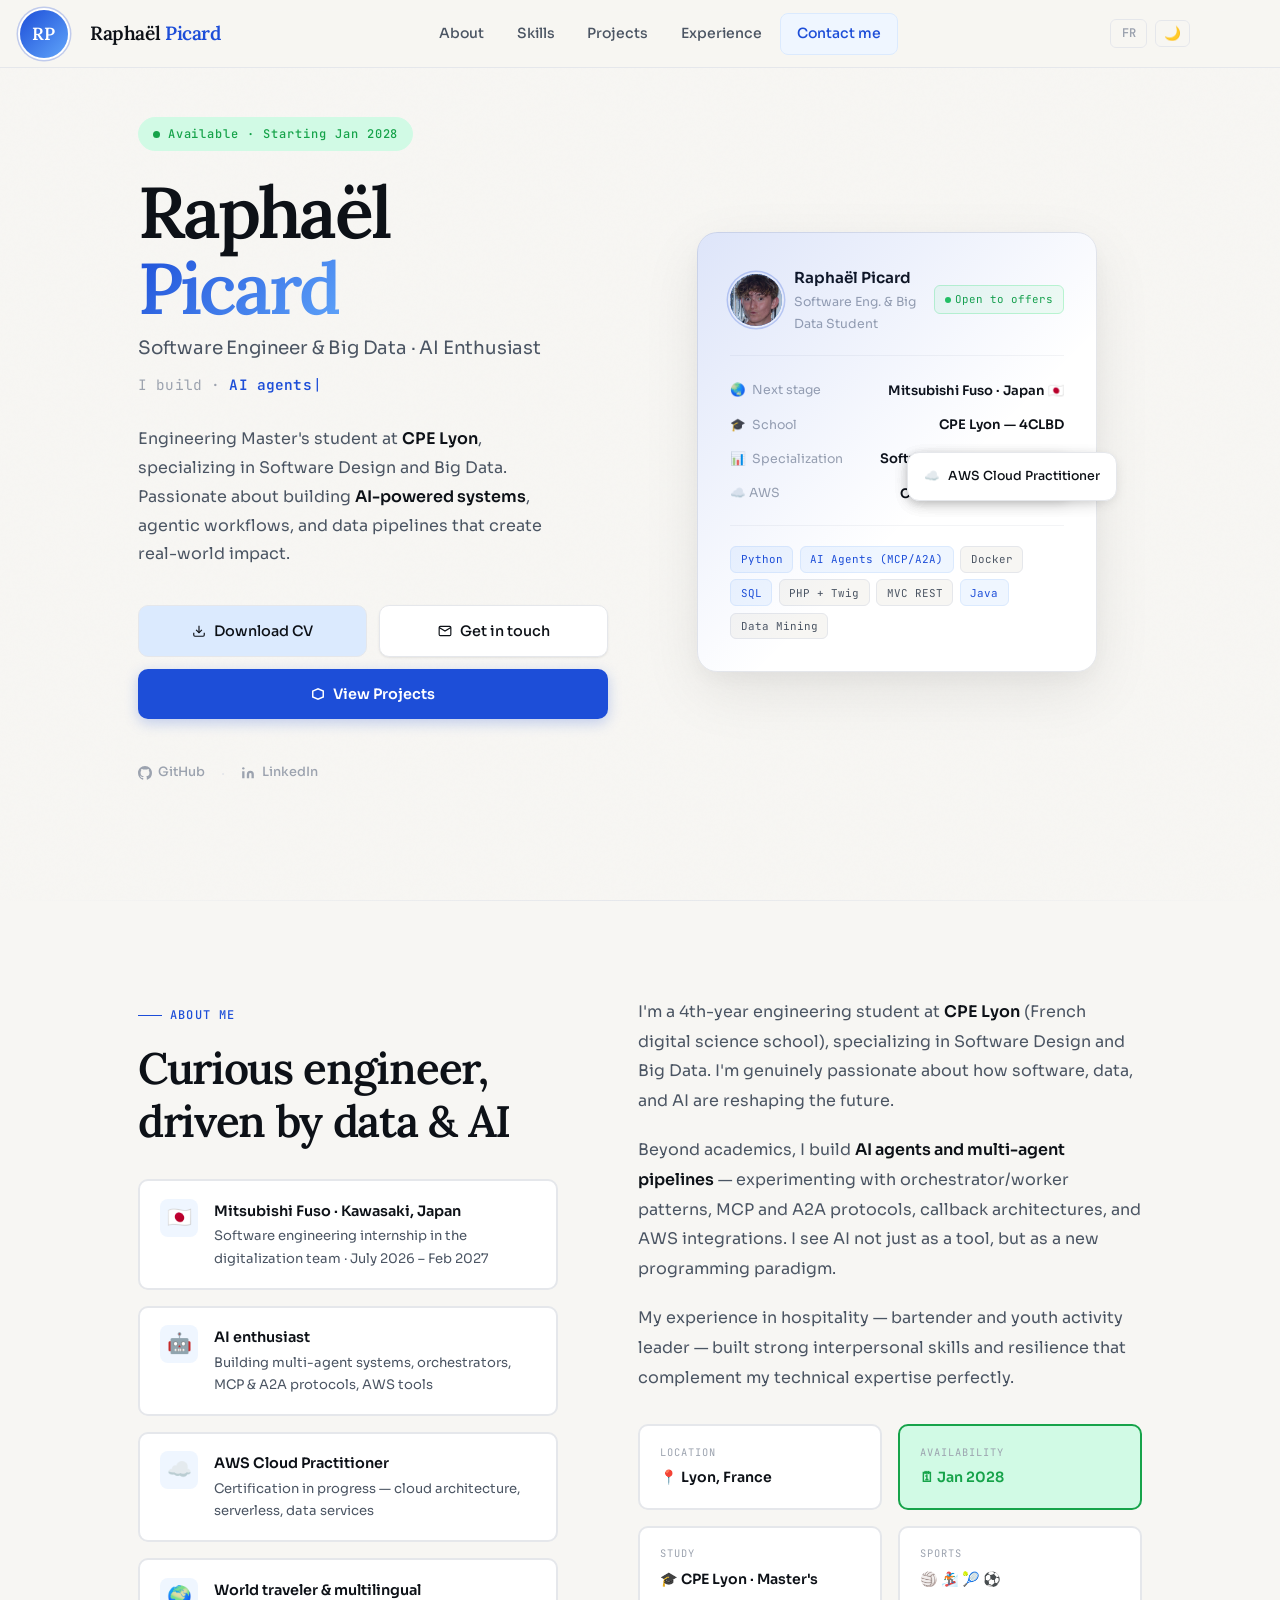
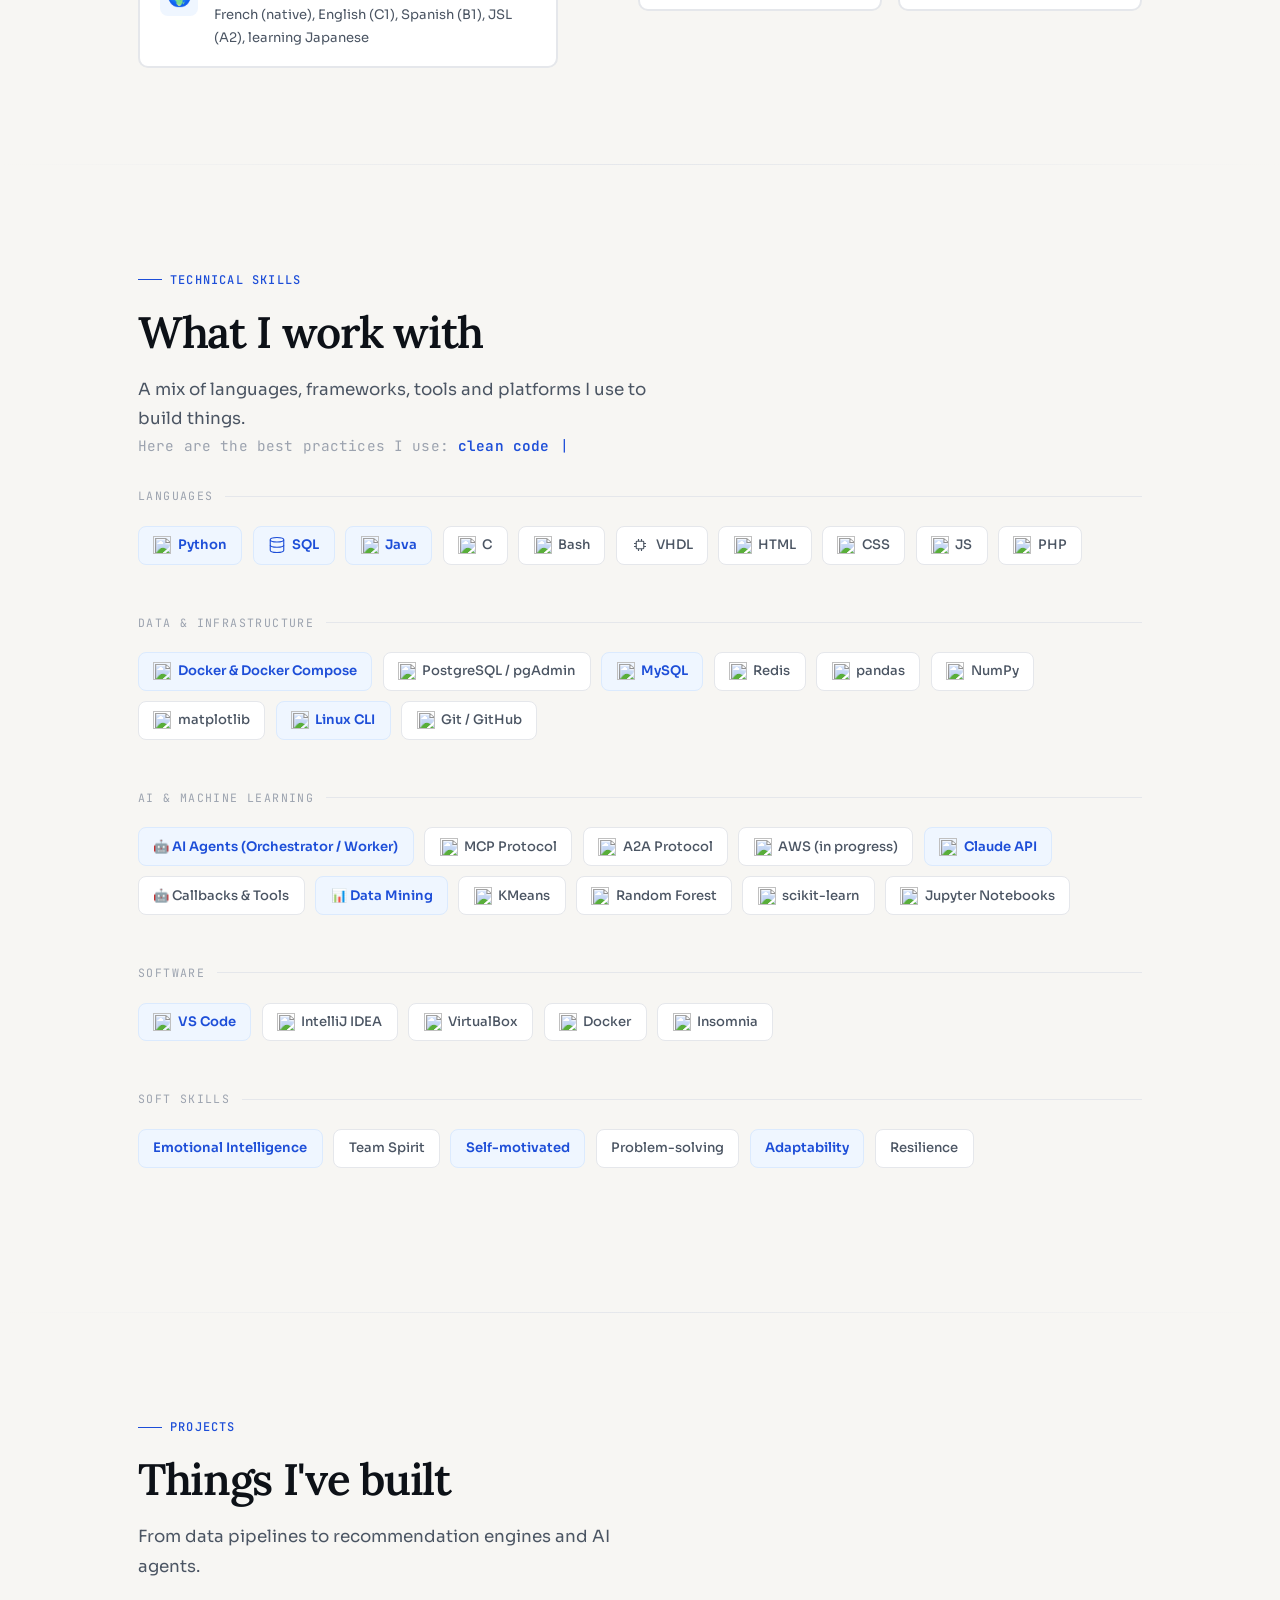
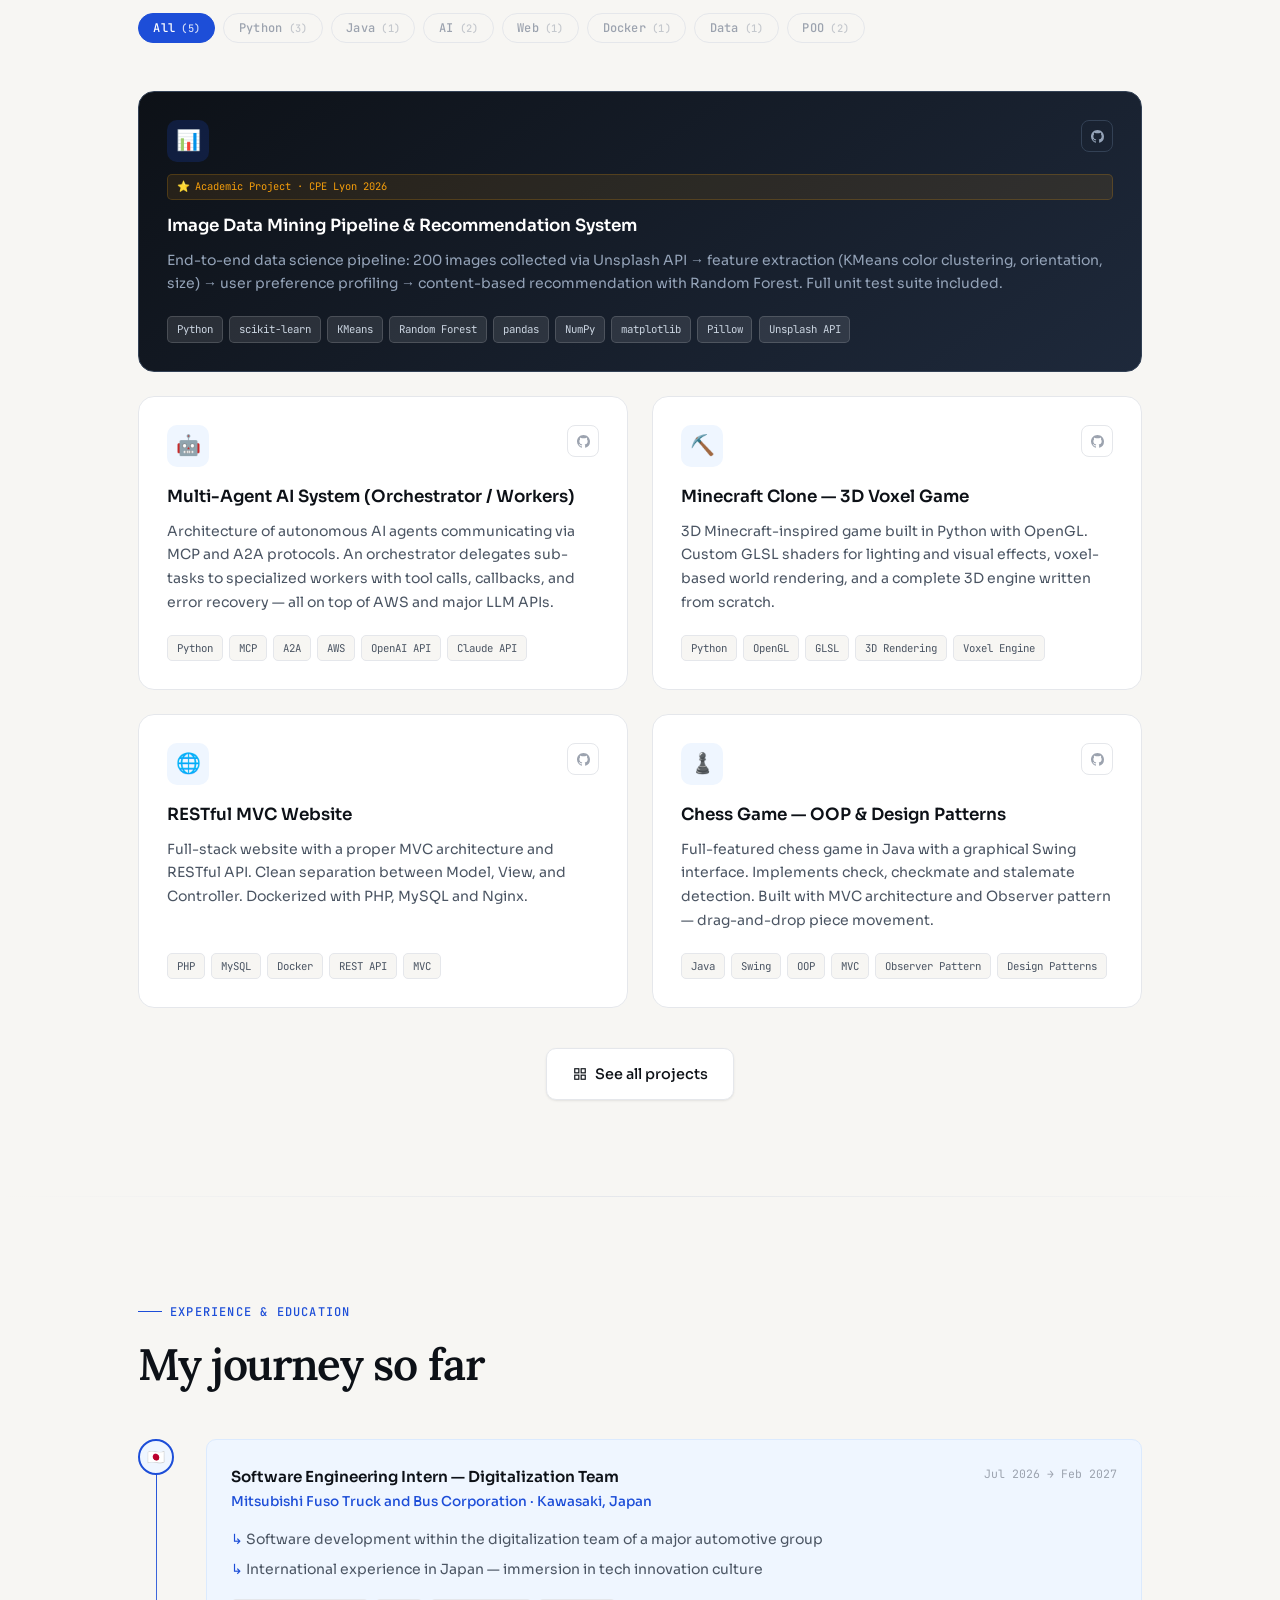
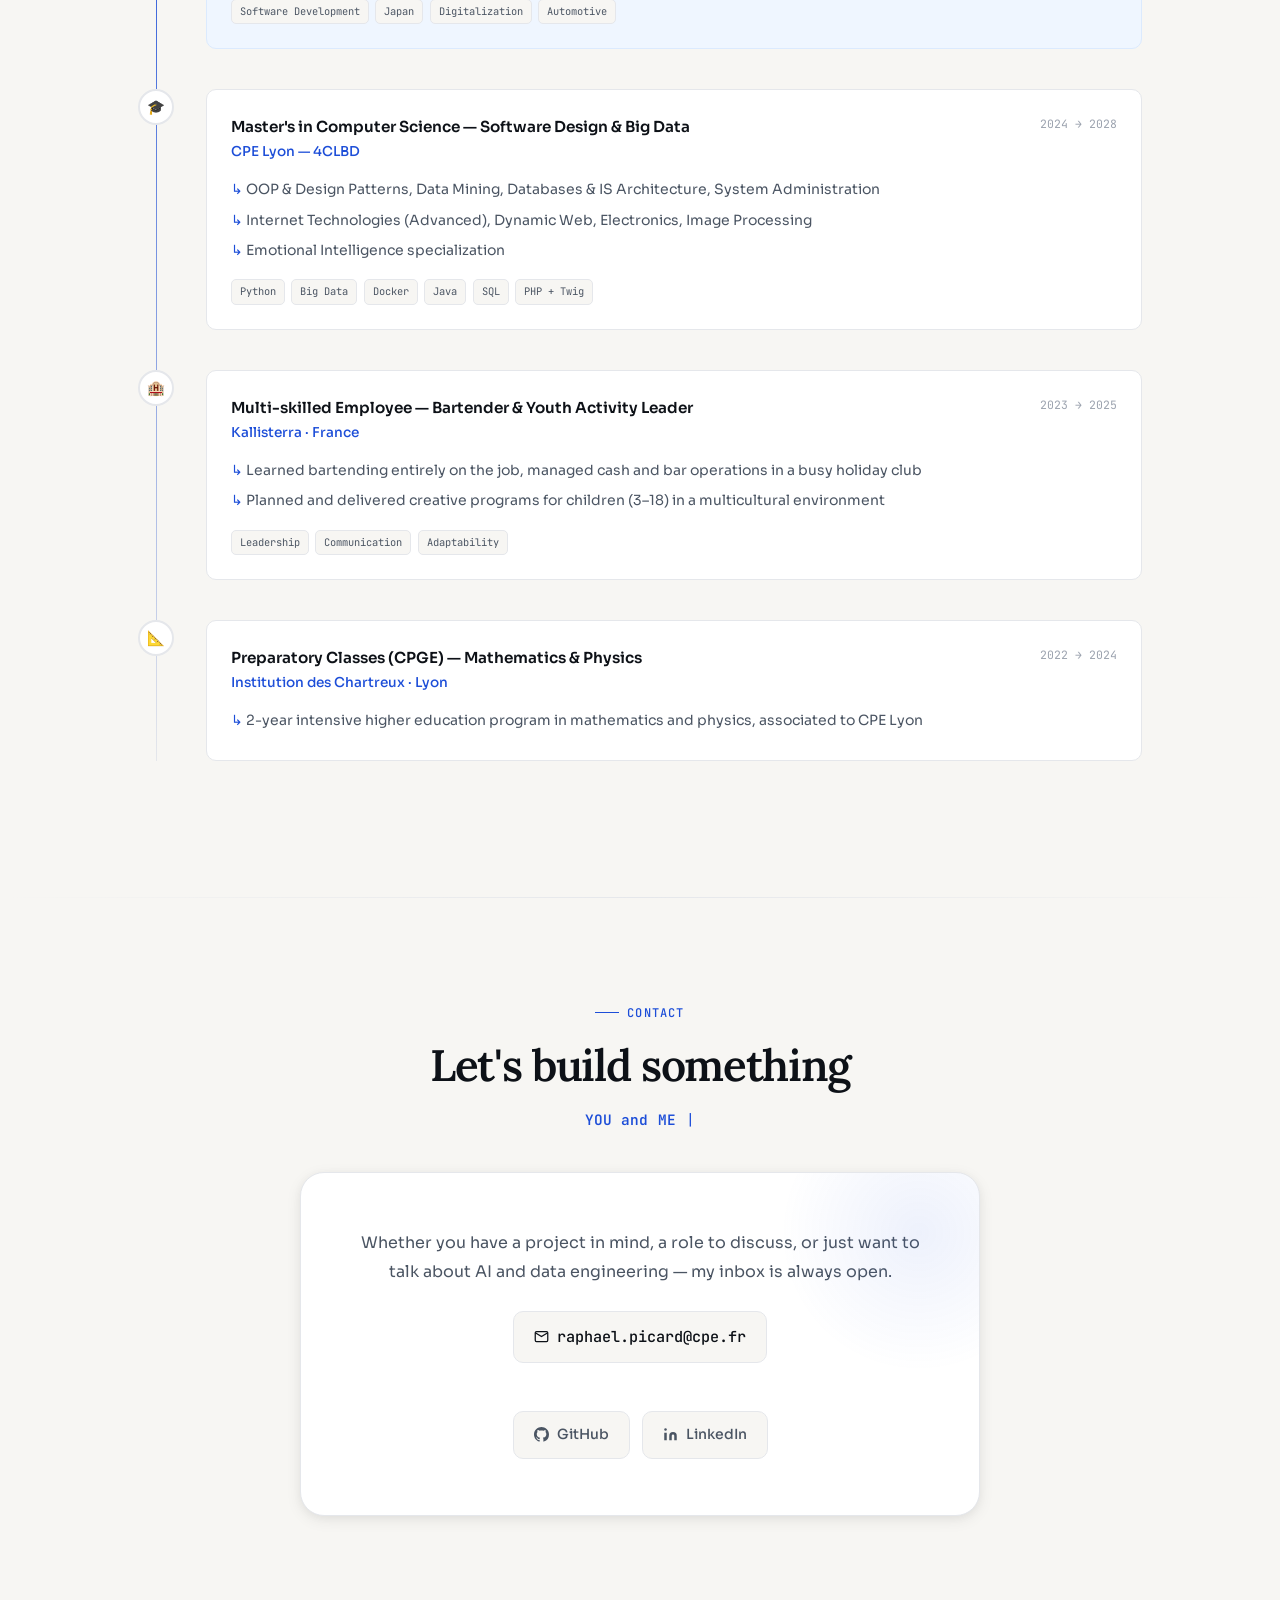
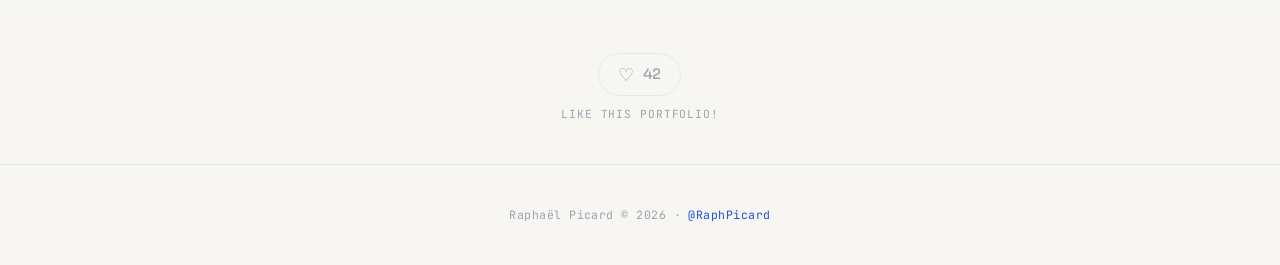
==== commit 9a1d3b51: "maj pseudo github (Raphouman --> RaphPicard)" ====
--- a/index.html
+++ b/index.html
@@ -11,16 +11,16 @@
 
   <!-- Open Graph (LinkedIn, Facebook) -->
   <meta property="og:type"        content="website" />
-  <meta property="og:url"         content="https://raphouman.github.io/" />
+  <meta property="og:url"         content="https://raphpicard.github.io/" />
   <meta property="og:title"       content="Raphaël Picard — Software & Big Data Engineer" />
   <meta property="og:description" content="Portfolio de Raphaël Picard, étudiant en Software & Big Data Engineering. Découvrez mes projets, compétences et expériences." />
-  <meta property="og:image"       content="https://raphouman.github.io/assets/favicon.svg" />
+  <meta property="og:image"       content="https://raphpicard.github.io/assets/favicon.svg" />
 
   <!-- Twitter Card
   <meta name="twitter:card"        content="summary_large_image" />
   <meta name="twitter:title"       content="Raphaël Picard — Software & Big Data Engineer" />
   <meta name="twitter:description" content="Portfolio de Raphaël Picard, étudiant en Software & Big Data Engineering. Découvrez mes projets, compétences et expériences." />
-  <meta name="twitter:image"       content="https://raphouman.github.io/assets/PDP.jpg" /> -->
+  <meta name="twitter:image"       content="https://raphpicard.github.io/assets/PDP.jpg" /> -->
 
   <link rel="icon" href="assets/favicon.svg" type="image/svg+xml" /> <!-- Favicon SVG : vectoriel, net à toutes les tailles (préféré aux .ico) -->
 
@@ -112,7 +112,7 @@
           </div>
           <div class="hero-socials reveal reveal-delay-5">
             <!-- target="_blank" : ouvre le lien dans un nouvel onglet (liens externes) -->
-            <a href="https://github.com/Raphouman" target="_blank">
+            <a href="https://github.com/RaphPicard" target="_blank">
               <!-- SVG du logo GitHub — fill="currentColor" hérite la couleur du lien parent -->
               <svg width="14" height="14" viewBox="0 0 24 24" fill="currentColor"><path d="M12 0C5.37 0 0 5.37 0 12c0 5.31 3.435 9.795 8.205 11.385.6.105.825-.255.825-.57 0-.285-.015-1.23-.015-2.235-3.015.555-3.795-.735-4.035-1.41-.135-.345-.72-1.41-1.23-1.695-.42-.225-1.02-.78-.015-.795.945-.015 1.62.87 1.845 1.23 1.08 1.815 2.805 1.305 3.495.99.105-.78.42-1.305.765-1.605-2.67-.3-5.46-1.335-5.46-5.925 0-1.305.465-2.385 1.23-3.225-.12-.3-.54-1.53.12-3.18 0 0 1.005-.315 3.3 1.23.96-.27 1.98-.405 3-.405s2.04.135 3 .405c2.295-1.56 3.3-1.23 3.3-1.23.66 1.65.24 2.88.12 3.18.765.84 1.23 1.905 1.23 3.225 0 4.605-2.805 5.625-5.475 5.925.435.375.81 1.095.81 2.22 0 1.605-.015 2.895-.015 3.3 0 .315.225.69.825.57A12.02 12.02 0 0024 12c0-6.63-5.37-12-12-12z"/></svg>
               GitHub
@@ -398,7 +398,7 @@
             <div class="project-icon">📊</div>
             <div class="project-links">
               <!-- title="GitHub" : tooltip affiché au survol du bouton icône -->
-              <a href="https://github.com/Raphouman" target="_blank" class="project-link" title="GitHub">
+              <a href="https://github.com/RaphPicard" target="_blank" class="project-link" title="GitHub">
                 <svg width="13" height="13" viewBox="0 0 24 24" fill="currentColor"><path d="M12 0C5.37 0 0 5.37 0 12c0 5.31 3.435 9.795 8.205 11.385.6.105.825-.255.825-.57 0-.285-.015-1.23-.015-2.235-3.015.555-3.795-.735-4.035-1.41-.135-.345-.72-1.41-1.23-1.695-.42-.225-1.02-.78-.015-.795.945-.015 1.62.87 1.845 1.23 1.08 1.815 2.805 1.305 3.495.99.105-.78.42-1.305.765-1.605-2.67-.3-5.46-1.335-5.46-5.925 0-1.305.465-2.385 1.23-3.225-.12-.3-.54-1.53.12-3.18 0 0 1.005-.315 3.3 1.23.96-.27 1.98-.405 3-.405s2.04.135 3 .405c2.295-1.56 3.3-1.23 3.3-1.23.66 1.65.24 2.88.12 3.18.765.84 1.23 1.905 1.23 3.225 0 4.605-2.805 5.625-5.475 5.925.435.375.81 1.095.81 2.22 0 1.605-.015 2.895-.015 3.3 0 .315.225.69.825.57A12.02 12.02 0 0024 12c0-6.63-5.37-12-12-12z"/></svg>
               </a>
             </div>
@@ -420,7 +420,7 @@
           <div class="project-header">
             <div class="project-icon">🤖</div>
             <div class="project-links">
-              <a href="https://github.com/Raphouman/AWS_AGENT_AI" target="_blank" class="project-link">
+              <a href="https://github.com/RaphPicard/AWS_AGENT_AI" target="_blank" class="project-link">
                 <svg width="13" height="13" viewBox="0 0 24 24" fill="currentColor"><path d="M12 0C5.37 0 0 5.37 0 12c0 5.31 3.435 9.795 8.205 11.385.6.105.825-.255.825-.57 0-.285-.015-1.23-.015-2.235-3.015.555-3.795-.735-4.035-1.41-.135-.345-.72-1.41-1.23-1.695-.42-.225-1.02-.78-.015-.795.945-.015 1.62.87 1.845 1.23 1.08 1.815 2.805 1.305 3.495.99.105-.78.42-1.305.765-1.605-2.67-.3-5.46-1.335-5.46-5.925 0-1.305.465-2.385 1.23-3.225-.12-.3-.54-1.53.12-3.18 0 0 1.005-.315 3.3 1.23.96-.27 1.98-.405 3-.405s2.04.135 3 .405c2.295-1.56 3.3-1.23 3.3-1.23.66 1.65.24 2.88.12 3.18.765.84 1.23 1.905 1.23 3.225 0 4.605-2.805 5.625-5.475 5.925.435.375.81 1.095.81 2.22 0 1.605-.015 2.895-.015 3.3 0 .315.225.69.825.57A12.02 12.02 0 0024 12c0-6.63-5.37-12-12-12z"/></svg>
               </a>
             </div>
@@ -435,7 +435,7 @@
           <div class="project-header">
             <div class="project-icon">⛏️</div>
             <div class="project-links">
-              <a href="https://github.com/Raphouman/Minecraft" target="_blank" class="project-link" title="GitHub">
+              <a href="https://github.com/RaphPicard/Minecraft" target="_blank" class="project-link" title="GitHub">
                 <svg width="13" height="13" viewBox="0 0 24 24" fill="currentColor"><path d="M12 0C5.37 0 0 5.37 0 12c0 5.31 3.435 9.795 8.205 11.385.6.105.825-.255.825-.57 0-.285-.015-1.23-.015-2.235-3.015.555-3.795-.735-4.035-1.41-.135-.345-.72-1.41-1.23-1.695-.42-.225-1.02-.78-.015-.795.945-.015 1.62.87 1.845 1.23 1.08 1.815 2.805 1.305 3.495.99.105-.78.42-1.305.765-1.605-2.67-.3-5.46-1.335-5.46-5.925 0-1.305.465-2.385 1.23-3.225-.12-.3-.54-1.53.12-3.18 0 0 1.005-.315 3.3 1.23.96-.27 1.98-.405 3-.405s2.04.135 3 .405c2.295-1.56 3.3-1.23 3.3-1.23.66 1.65.24 2.88.12 3.18.765.84 1.23 1.905 1.23 3.225 0 4.605-2.805 5.625-5.475 5.925.435.375.81 1.095.81 2.22 0 1.605-.015 2.895-.015 3.3 0 .315.225.69.825.57A12.02 12.02 0 0024 12c0-6.63-5.37-12-12-12z"/></svg>
               </a>
             </div>
@@ -450,7 +450,7 @@
           <div class="project-header">
             <div class="project-icon">🌐</div>
             <div class="project-links">
-              <a href="https://github.com/Raphouman/WEBSITE_MVC_API-REST" target="_blank" class="project-link">
+              <a href="https://github.com/RaphPicard/WEBSITE_MVC_API-REST" target="_blank" class="project-link">
                 <svg width="13" height="13" viewBox="0 0 24 24" fill="currentColor"><path d="M12 0C5.37 0 0 5.37 0 12c0 5.31 3.435 9.795 8.205 11.385.6.105.825-.255.825-.57 0-.285-.015-1.23-.015-2.235-3.015.555-3.795-.735-4.035-1.41-.135-.345-.72-1.41-1.23-1.695-.42-.225-1.02-.78-.015-.795.945-.015 1.62.87 1.845 1.23 1.08 1.815 2.805 1.305 3.495.99.105-.78.42-1.305.765-1.605-2.67-.3-5.46-1.335-5.46-5.925 0-1.305.465-2.385 1.23-3.225-.12-.3-.54-1.53.12-3.18 0 0 1.005-.315 3.3 1.23.96-.27 1.98-.405 3-.405s2.04.135 3 .405c2.295-1.56 3.3-1.23 3.3-1.23.66 1.65.24 2.88.12 3.18.765.84 1.23 1.905 1.23 3.225 0 4.605-2.805 5.625-5.475 5.925.435.375.81 1.095.81 2.22 0 1.605-.015 2.895-.015 3.3 0 .315.225.69.825.57A12.02 12.02 0 0024 12c0-6.63-5.37-12-12-12z"/></svg>
               </a>
             </div>
@@ -464,7 +464,7 @@
           <div class="project-header">
             <div class="project-icon">♟️</div>
             <div class="project-links">
-              <a href="https://github.com/Raphouman/Chess_Game_COO" target="_blank" class="project-link" title="GitHub">
+              <a href="https://github.com/RaphPicard/Chess_Game_COO" target="_blank" class="project-link" title="GitHub">
                 <svg width="13" height="13" viewBox="0 0 24 24" fill="currentColor"><path d="M12 0C5.37 0 0 5.37 0 12c0 5.31 3.435 9.795 8.205 11.385.6.105.825-.255.825-.57 0-.285-.015-1.23-.015-2.235-3.015.555-3.795-.735-4.035-1.41-.135-.345-.72-1.41-1.23-1.695-.42-.225-1.02-.78-.015-.795.945-.015 1.62.87 1.845 1.23 1.08 1.815 2.805 1.305 3.495.99.105-.78.42-1.305.765-1.605-2.67-.3-5.46-1.335-5.46-5.925 0-1.305.465-2.385 1.23-3.225-.12-.3-.54-1.53.12-3.18 0 0 1.005-.315 3.3 1.23.96-.27 1.98-.405 3-.405s2.04.135 3 .405c2.295-1.56 3.3-1.23 3.3-1.23.66 1.65.24 2.88.12 3.18.765.84 1.23 1.905 1.23 3.225 0 4.605-2.805 5.625-5.475 5.925.435.375.81 1.095.81 2.22 0 1.605-.015 2.895-.015 3.3 0 .315.225.69.825.57A12.02 12.02 0 0024 12c0-6.63-5.37-12-12-12z"/></svg>
               </a>
             </div>
@@ -620,7 +620,7 @@
           </div>
           <!-- Liens sociaux secondaires (GitHub, LinkedIn) sous l'adresse email -->
           <div class="contact-links">
-            <a href="https://github.com/Raphouman" target="_blank">
+            <a href="https://github.com/RaphPicard" target="_blank">
               <svg width="15" height="15" viewBox="0 0 24 24" fill="currentColor"><path d="M12 0C5.37 0 0 5.37 0 12c0 5.31 3.435 9.795 8.205 11.385.6.105.825-.255.825-.57 0-.285-.015-1.23-.015-2.235-3.015.555-3.795-.735-4.035-1.41-.135-.345-.72-1.41-1.23-1.695-.42-.225-1.02-.78-.015-.795.945-.015 1.62.87 1.845 1.23 1.08 1.815 2.805 1.305 3.495.99.105-.78.42-1.305.765-1.605-2.67-.3-5.46-1.335-5.46-5.925 0-1.305.465-2.385 1.23-3.225-.12-.3-.54-1.53.12-3.18 0 0 1.005-.315 3.3 1.23.96-.27 1.98-.405 3-.405s2.04.135 3 .405c2.295-1.56 3.3-1.23 3.3-1.23.66 1.65.24 2.88.12 3.18.765.84 1.23 1.905 1.23 3.225 0 4.605-2.805 5.625-5.475 5.925.435.375.81 1.095.81 2.22 0 1.605-.015 2.895-.015 3.3 0 .315.225.69.825.57A12.02 12.02 0 0024 12c0-6.63-5.37-12-12-12z"/></svg>
               GitHub
             </a>
@@ -635,22 +635,17 @@
   </section>
 
 
-
-
-
-  <!-- ===== LIKE BUTTON ===== -->
-  <div class="like-section">
-    <button class="like-btn" id="likeBtn" aria-label="Like this portfolio">
-      <span class="like-icon">♡</span>
-      <span class="like-count" id="likeCount">42</span>
-    </button>
-    <p class="like-label" data-en="Like this portfolio!" data-fr="J'aime ce portfolio !">Like this portfolio!</p>
-  </div>
+    <!-- ===== LIKE BUTTON ===== -->
+    <div class="like-section">
+      <button class="like-btn" id="likeBtn" aria-label="Like this portfolio">
+        <span class="like-icon">♡</span>
+        <span class="like-count" id="likeCount">42</span>
+      </button>
+      <p class="like-label" data-en="Like this portfolio!" data-fr="J'aime ce portfolio !">Like this portfolio!</p>
+    </div>
 
   <!-- ===== FOOTER (injecté via js/includes.js) ===== -->
   <div id="footer-placeholder"></div>
-
-
 
 
 
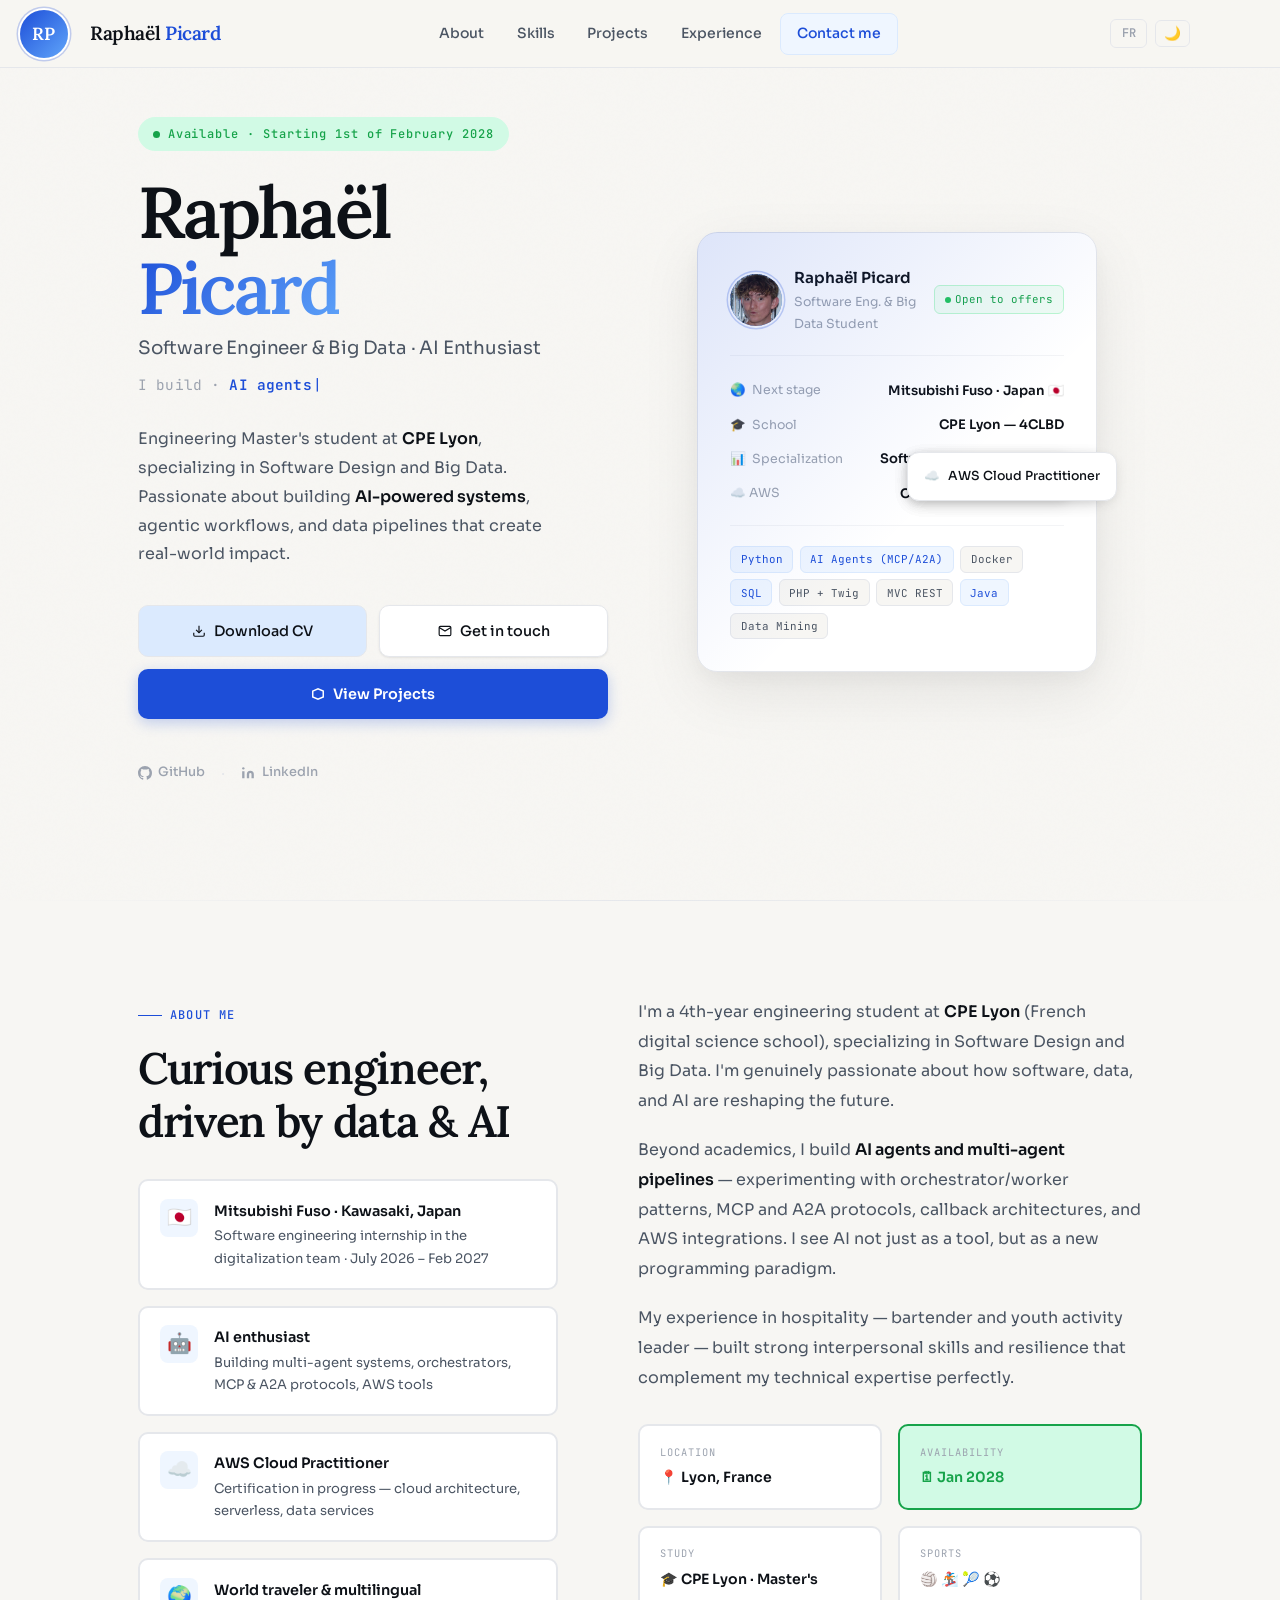
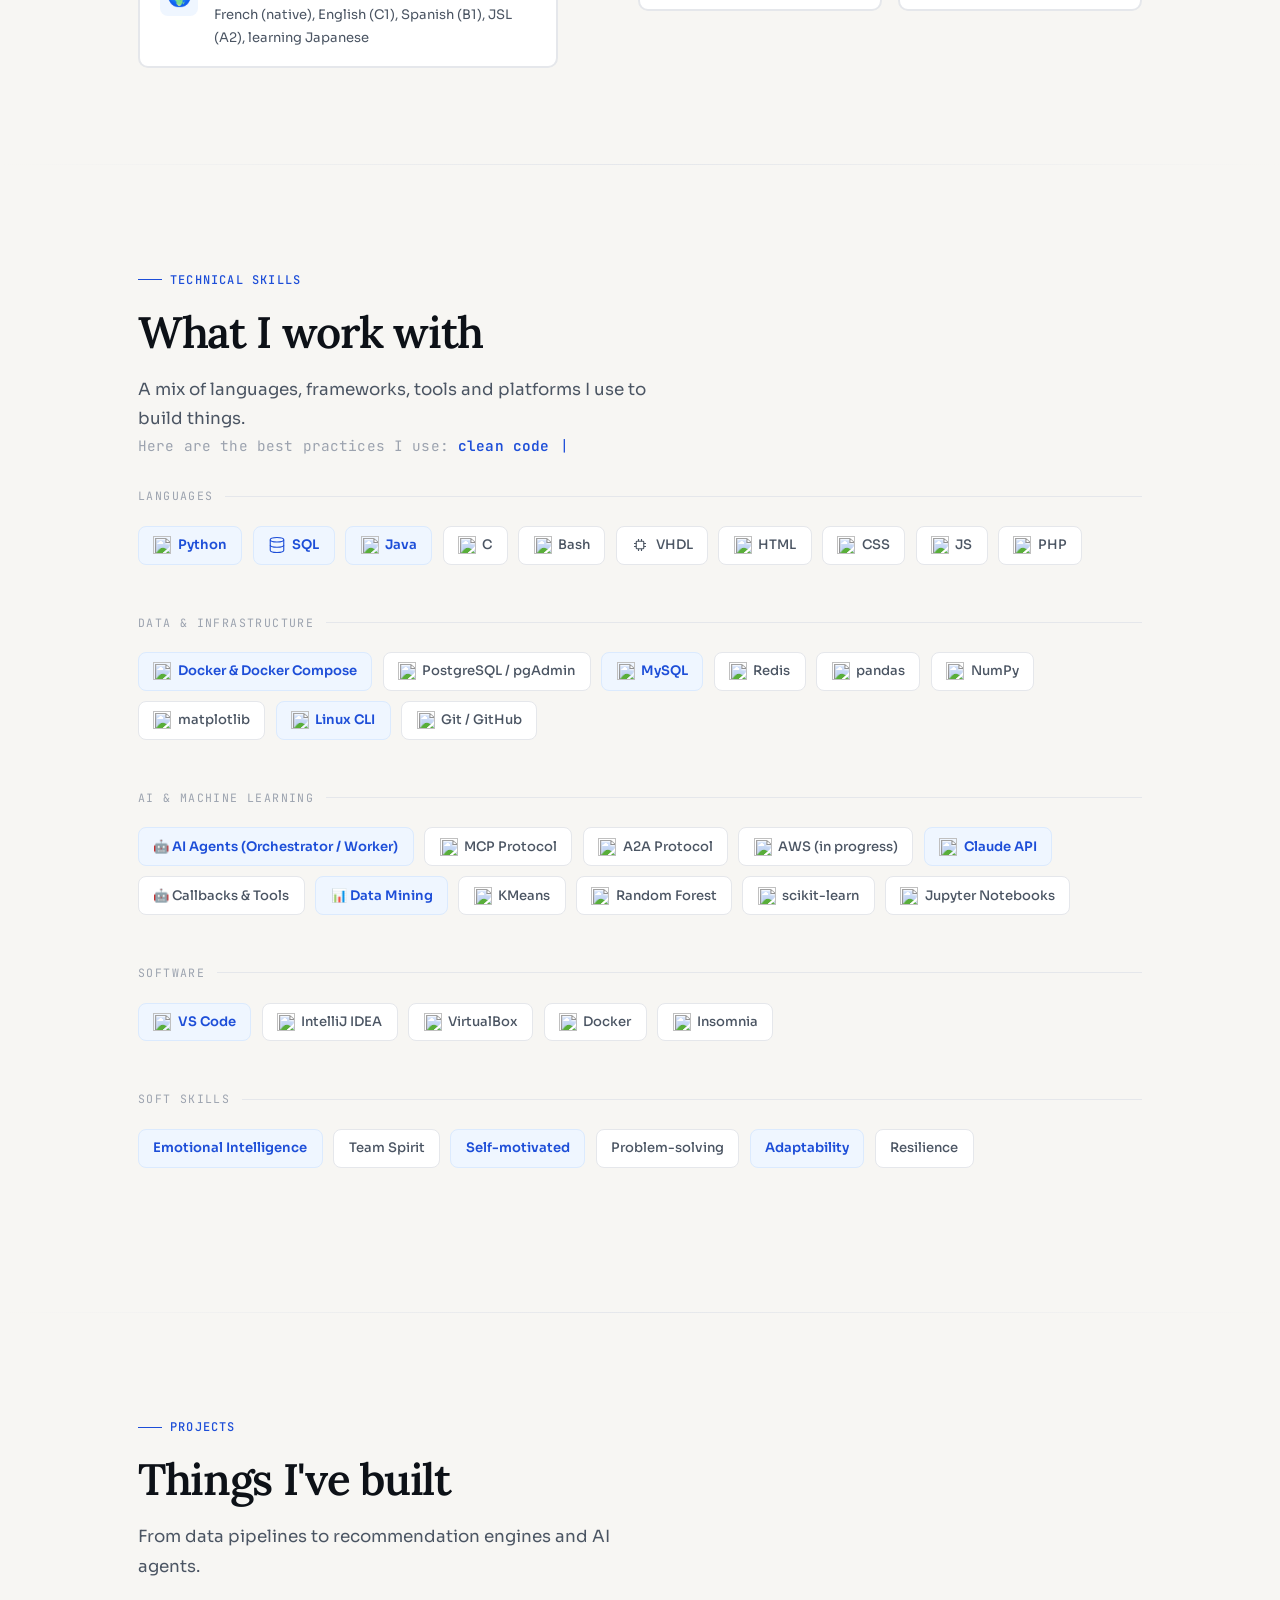
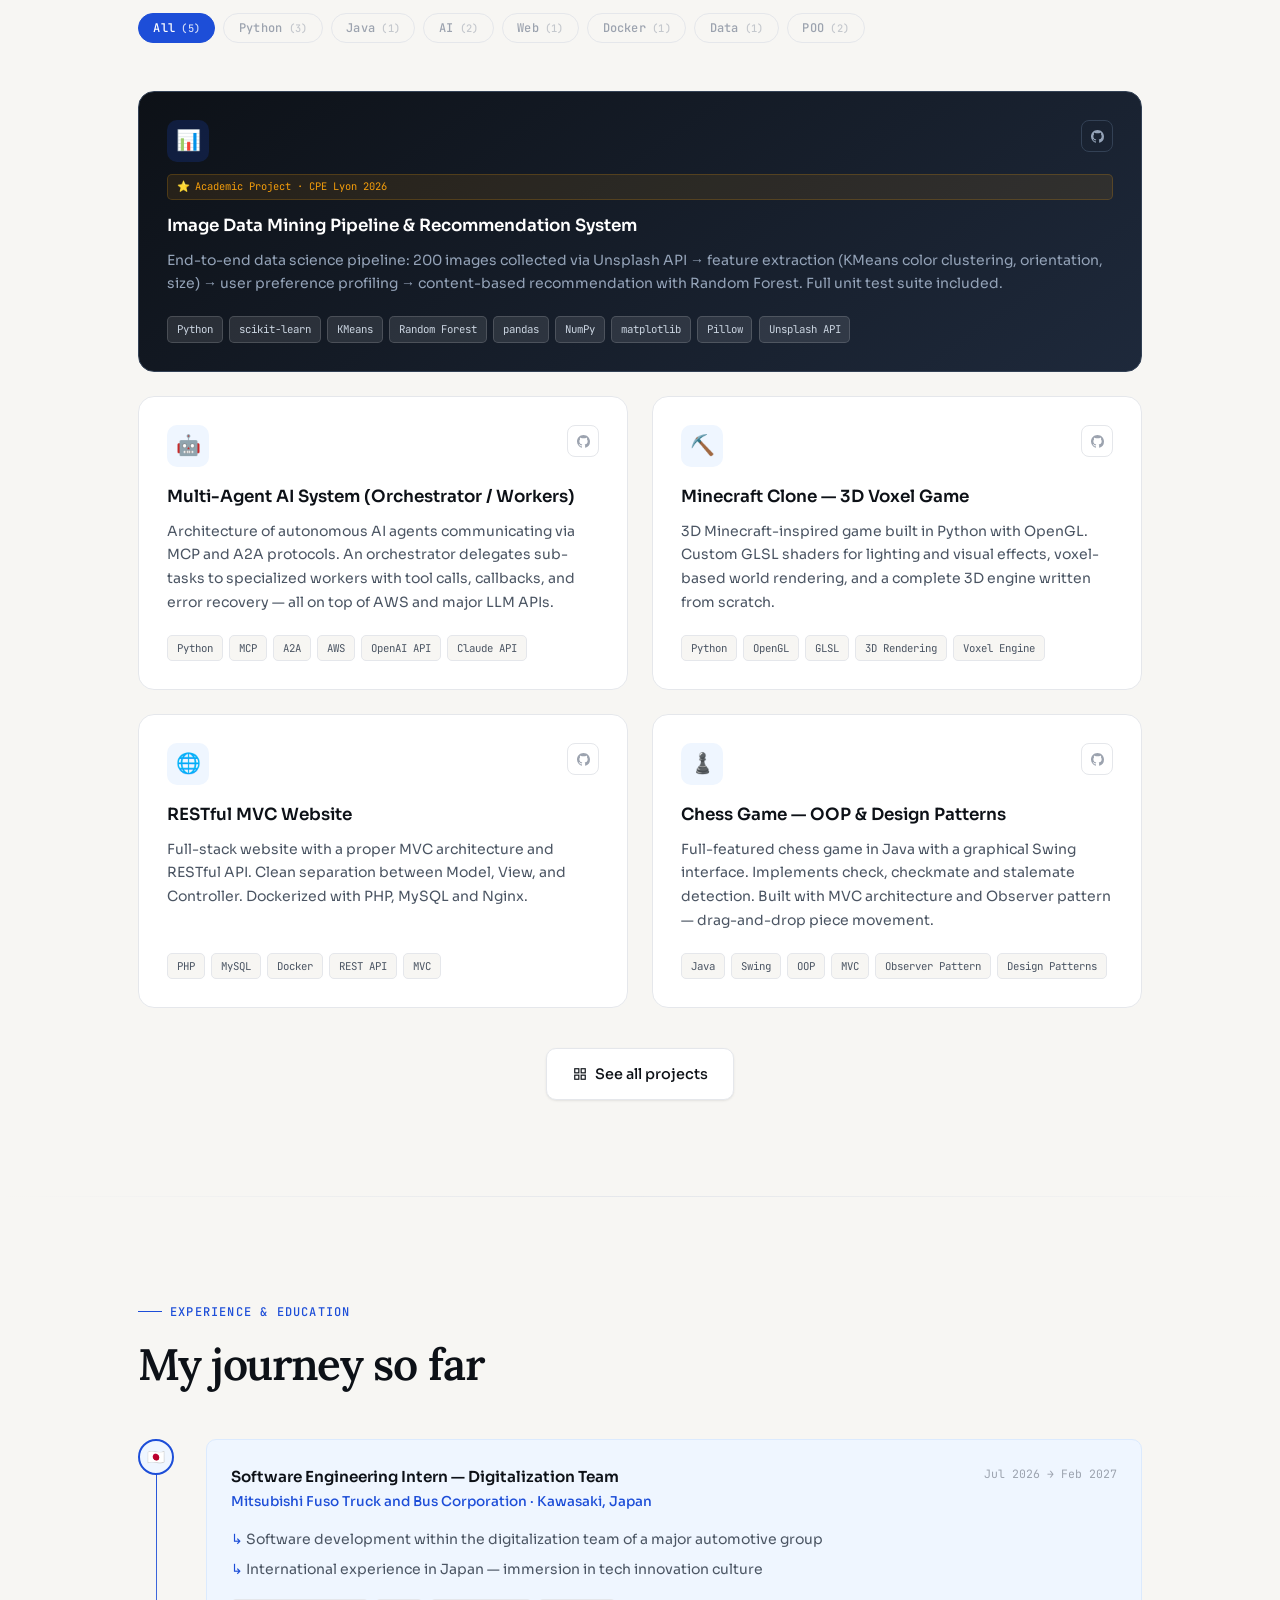
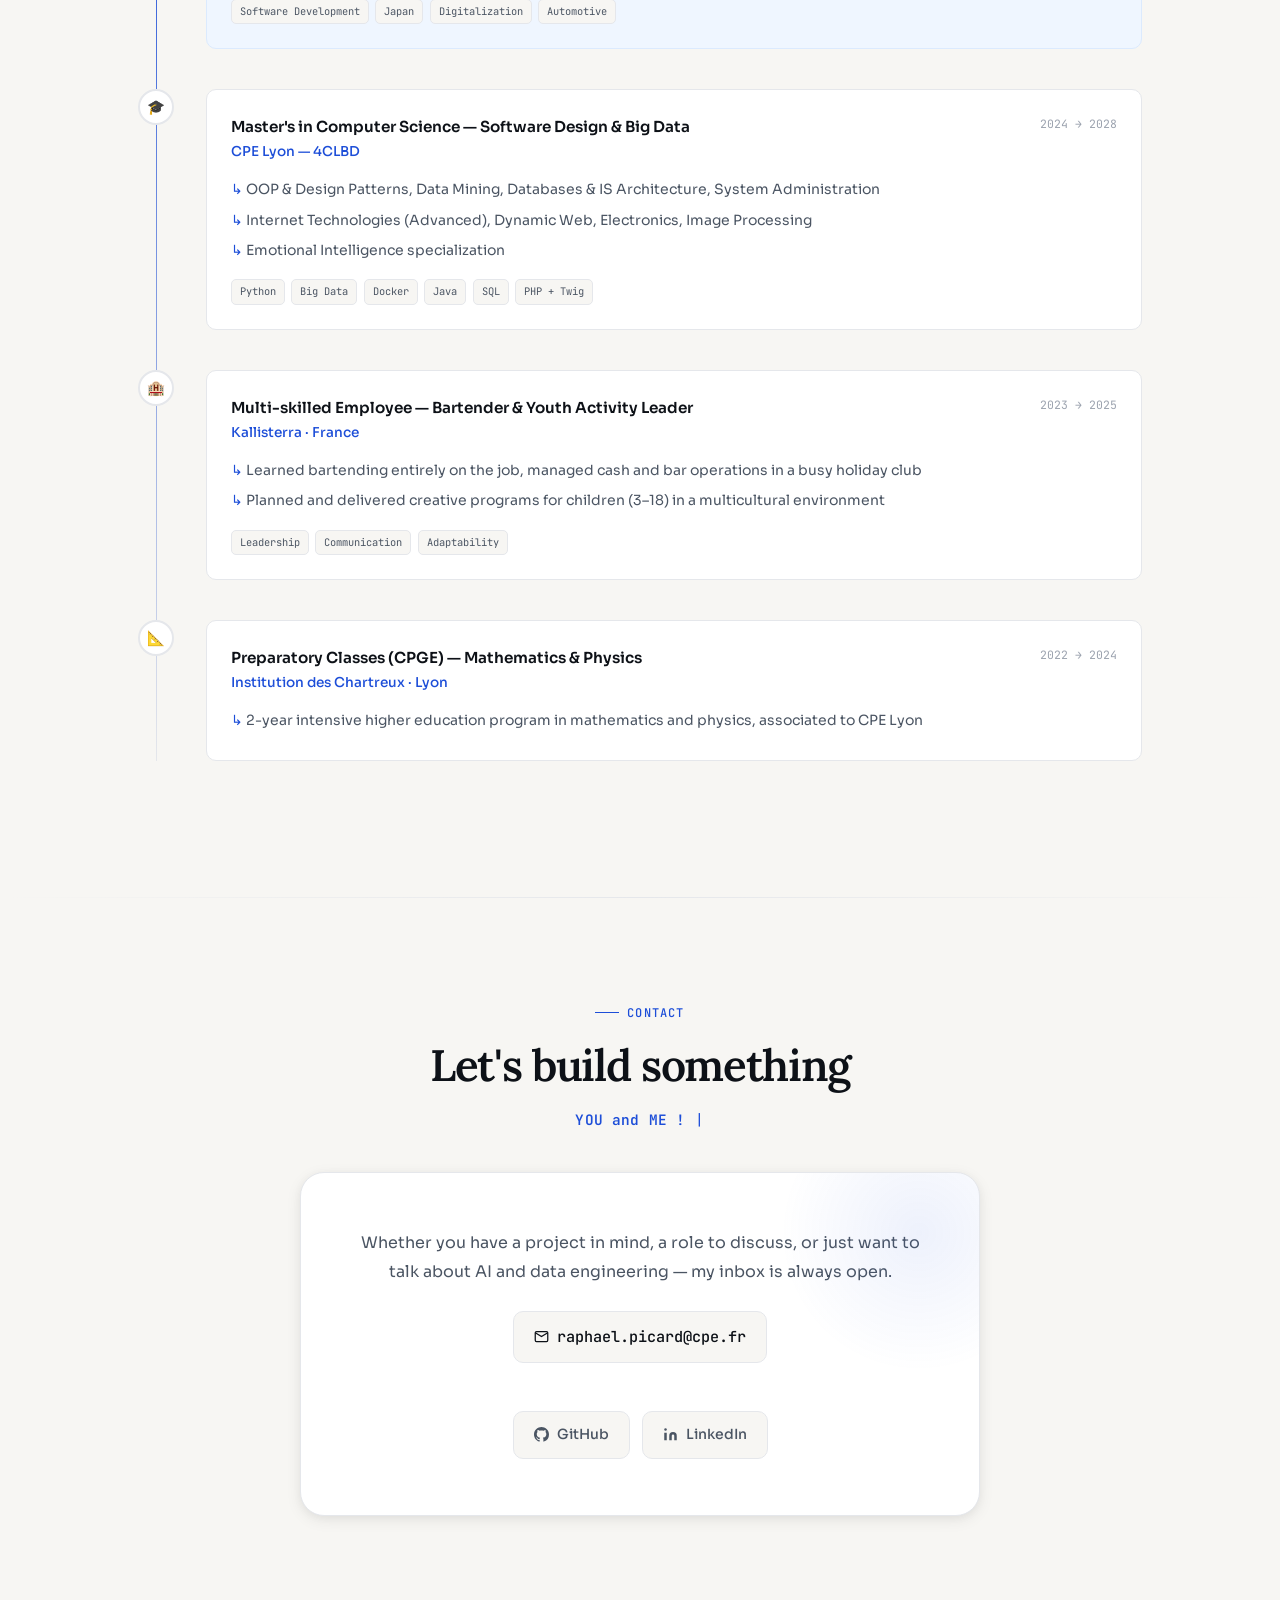
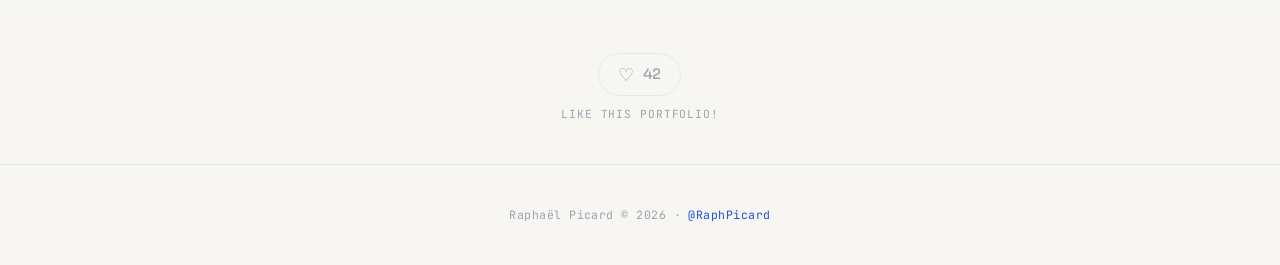
==== commit 9733f4d4: "availability update" ====
--- a/index.html
+++ b/index.html
@@ -74,7 +74,7 @@
         <div>
           <!-- reveal : classe déclenchant l'animation d'entrée (opacity + translateY) via IntersectionObserver -->
           <!-- data-en/data-fr : traduit le badge de disponibilité selon la langue -->
-          <div class="hero-label reveal" data-en="Available · Starting Jan 2028" data-fr="Disponible · À partir de Janvier 2028">Available · Starting Jan 2028</div>
+          <div class="hero-label reveal" data-en="Available · Starting 1st of February 2028" data-fr="Disponible · À partir du 1er février 2028">Available · Starting 1st of February 2028</div>
           <!-- reveal-delay-1 : délai de 0.1s pour créer un effet de cascade avec les éléments voisins -->
           <h1 class="hero-name reveal reveal-delay-1">Raphaël<br><em>Picard</em></h1>
           
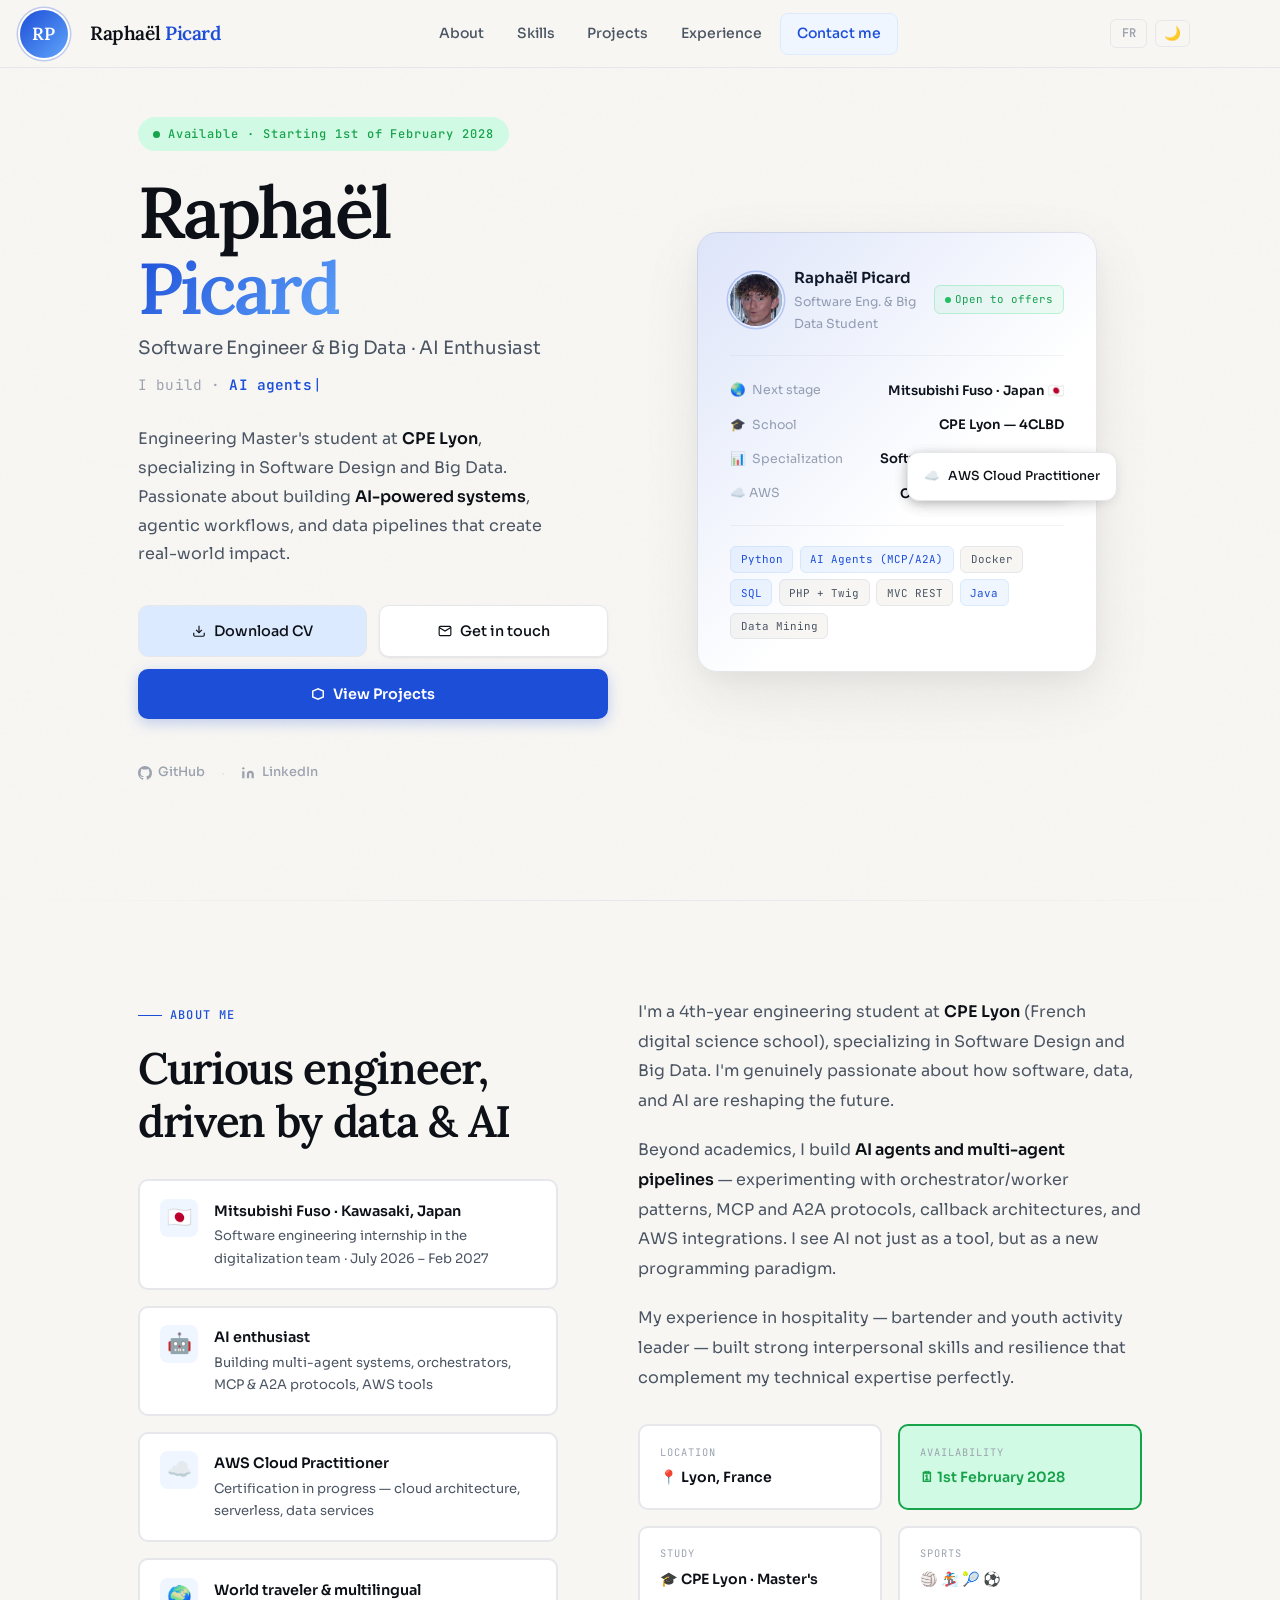
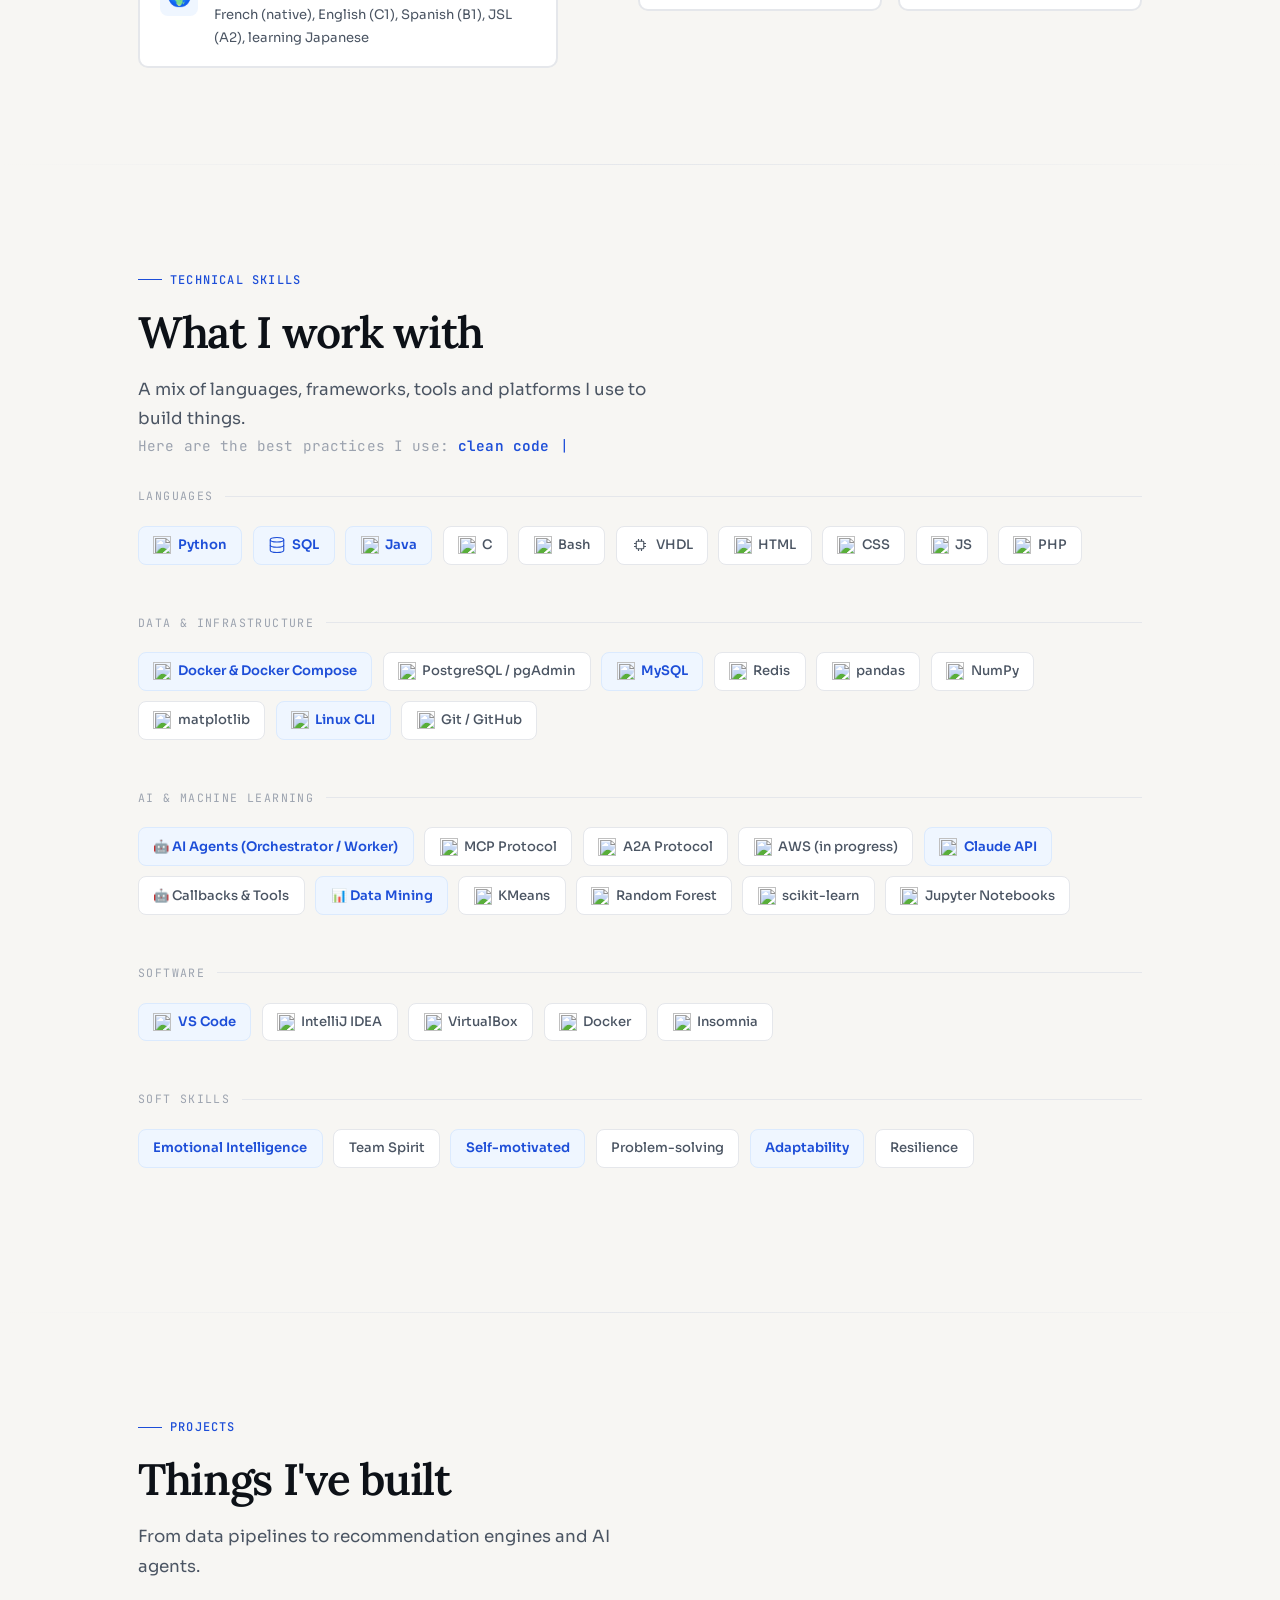
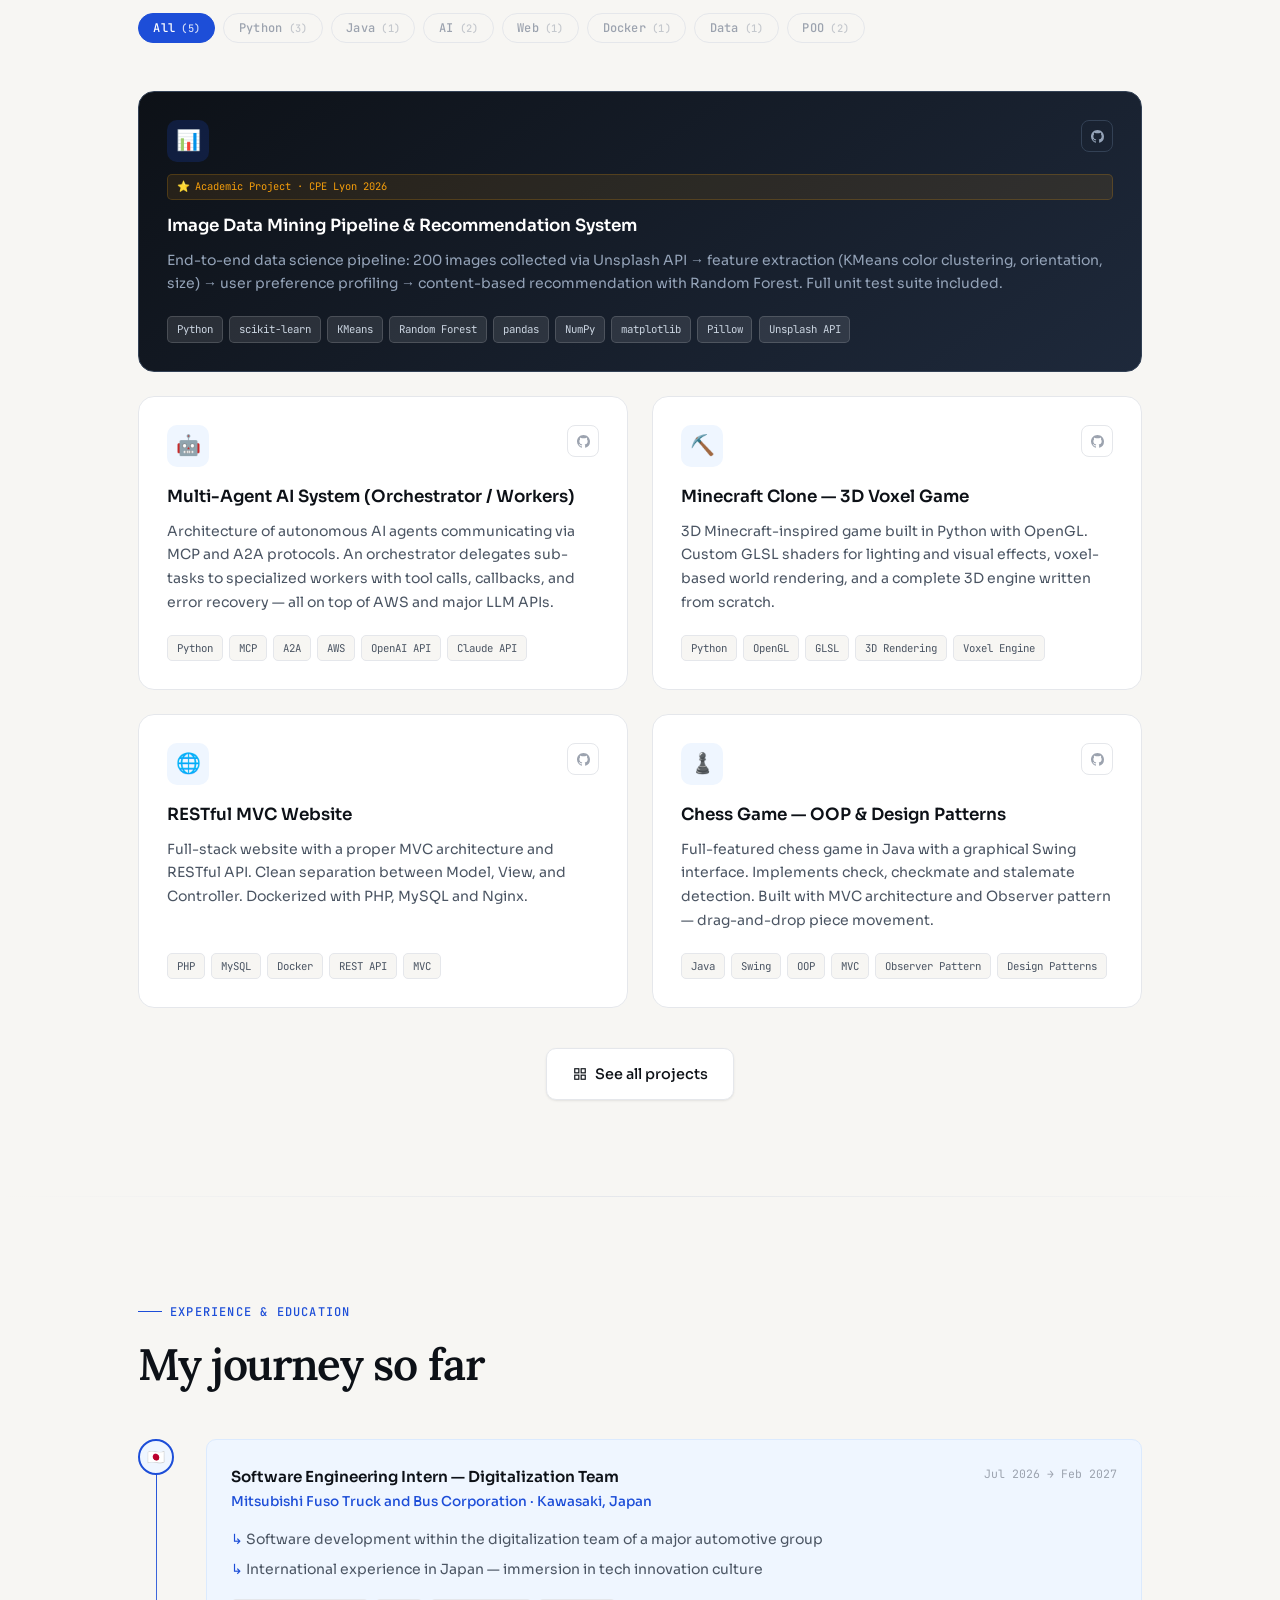
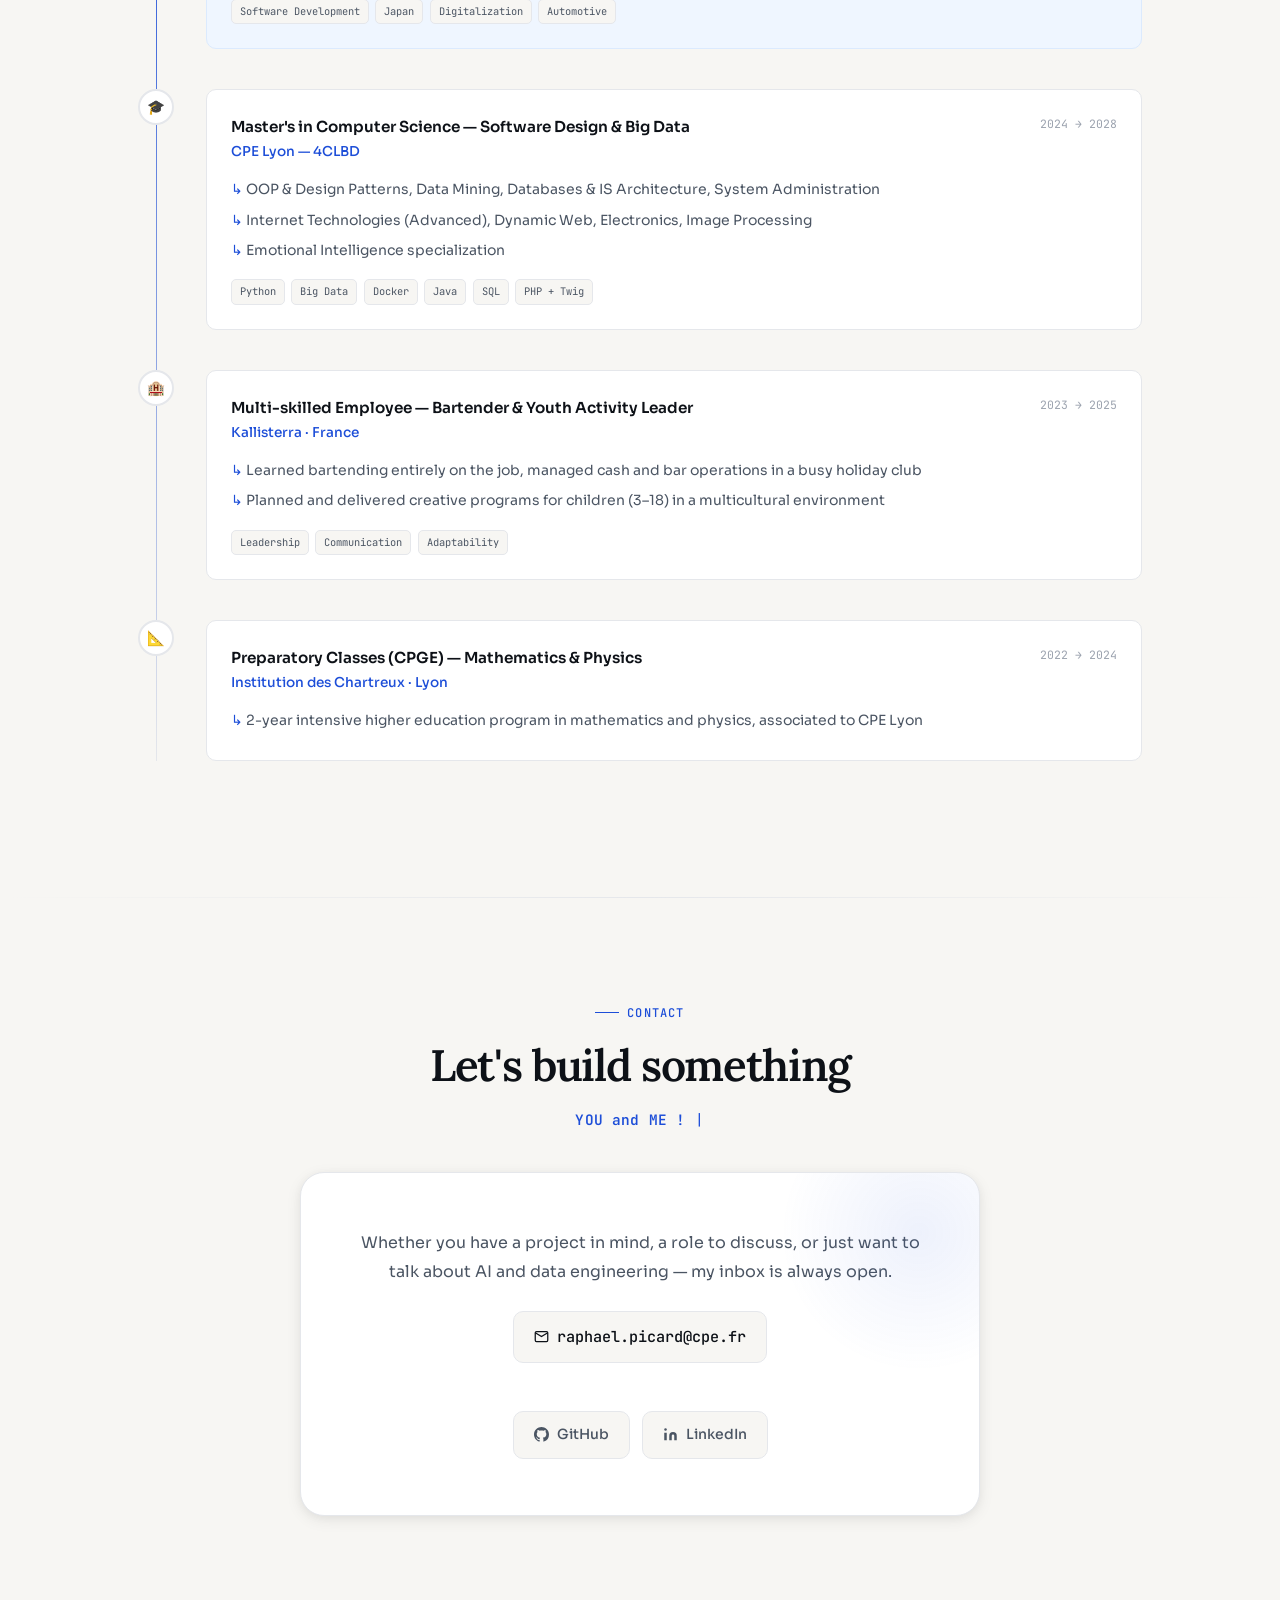
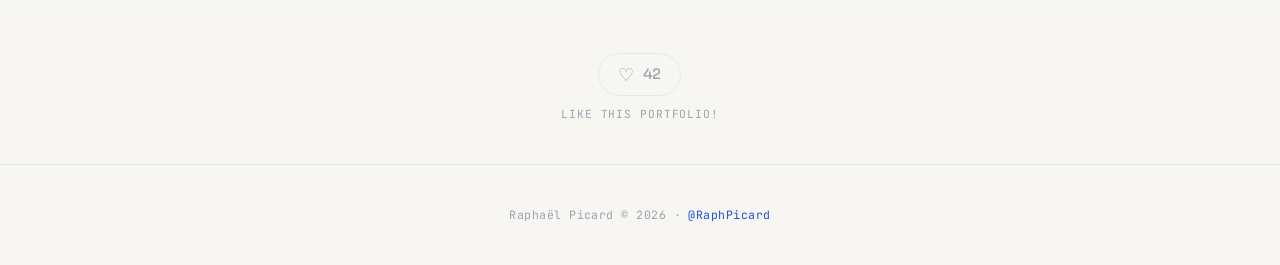
==== commit 924d57c9: "same" ====
--- a/index.html
+++ b/index.html
@@ -257,14 +257,14 @@
             </div>
             <div class="meta-item meta-item--available">
               <div class="label" data-en="Availability" data-fr="Disponibilité">Availability</div>
-              <div class="value">🗓 Jan 2028</div>
+              <div class="value">🗓 1st February 2028</div>
             </div>
             <div class="meta-item">
               <div class="label" data-en="Study" data-fr="Formation">Study</div>
               <div class="value">🎓 CPE Lyon · Master's</div>
             </div>
             <div class="meta-item">
-              <div class="label">Sports</div>
+              <div class="label" data-en="Sports" data-fr="Sports">Sports</div>
               <div class="value">🏐 🏂 🎾 ⚽️</div>
             </div>
           </div>
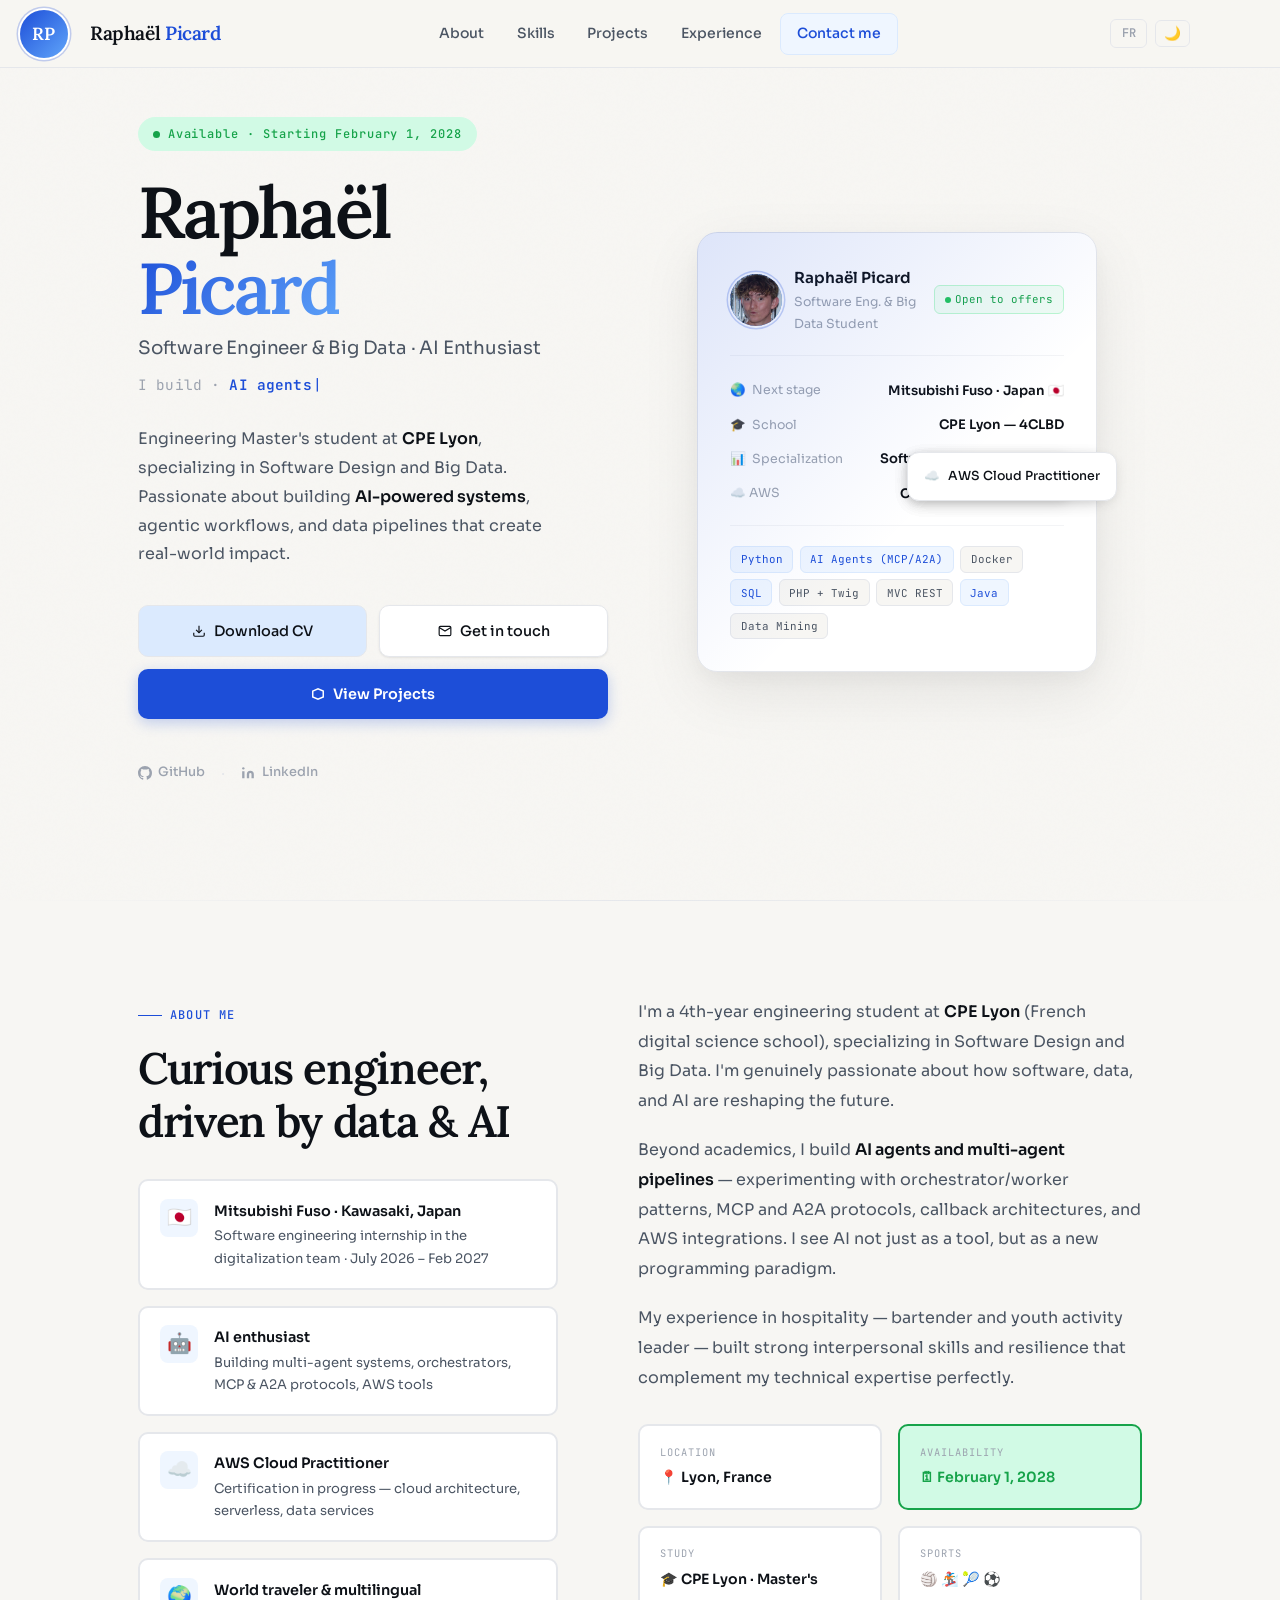
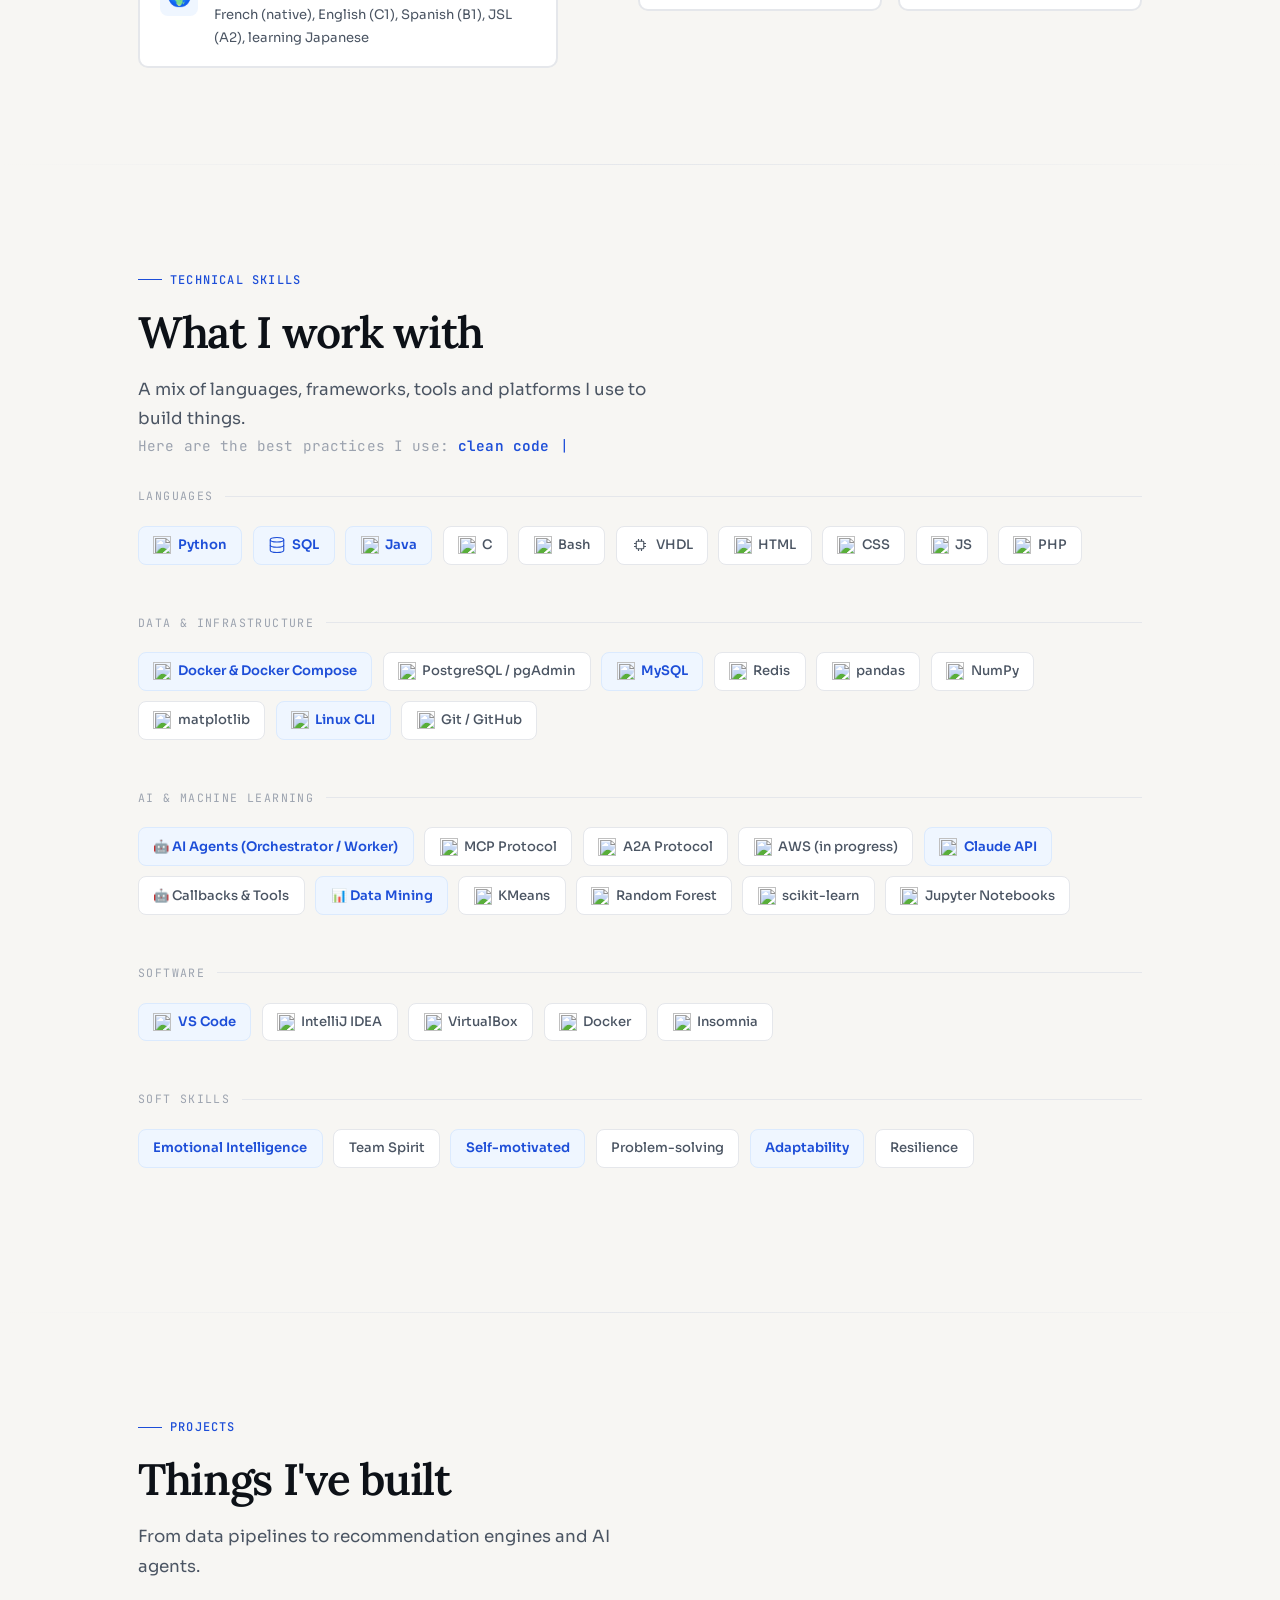
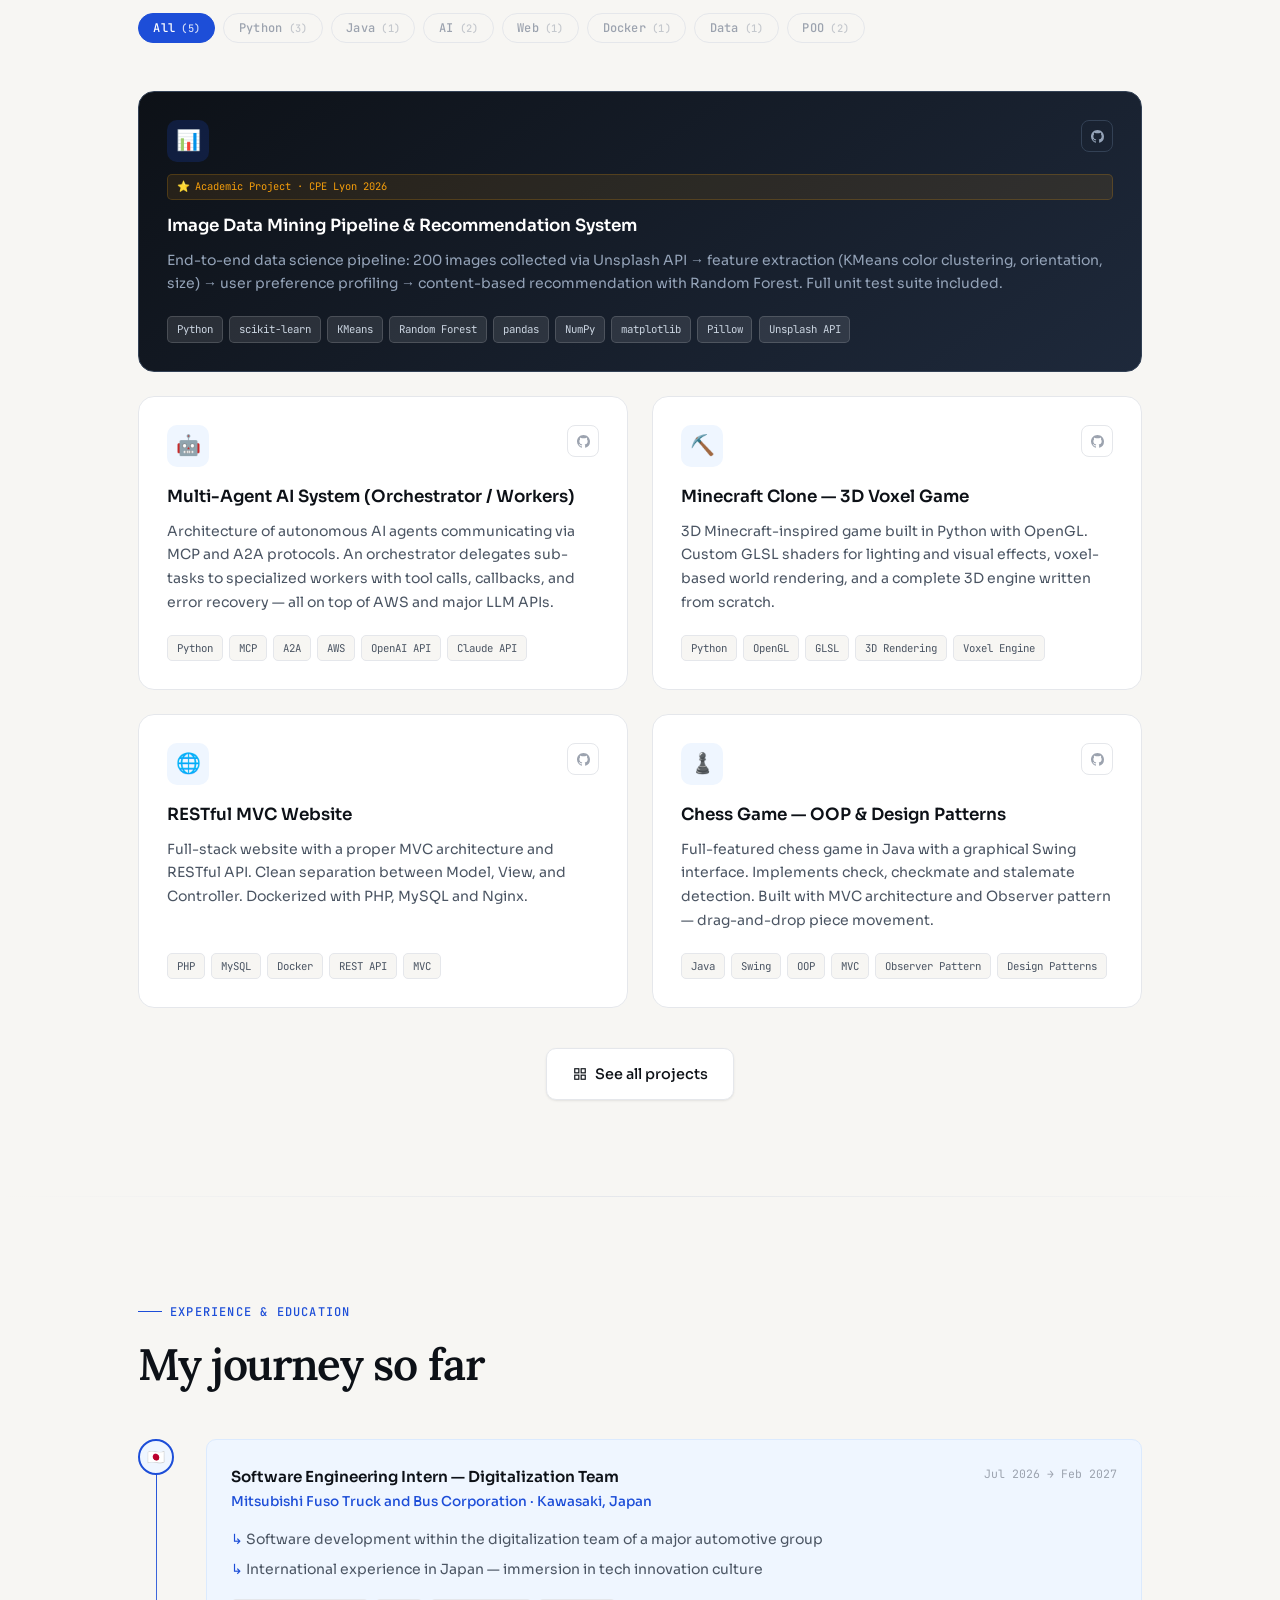
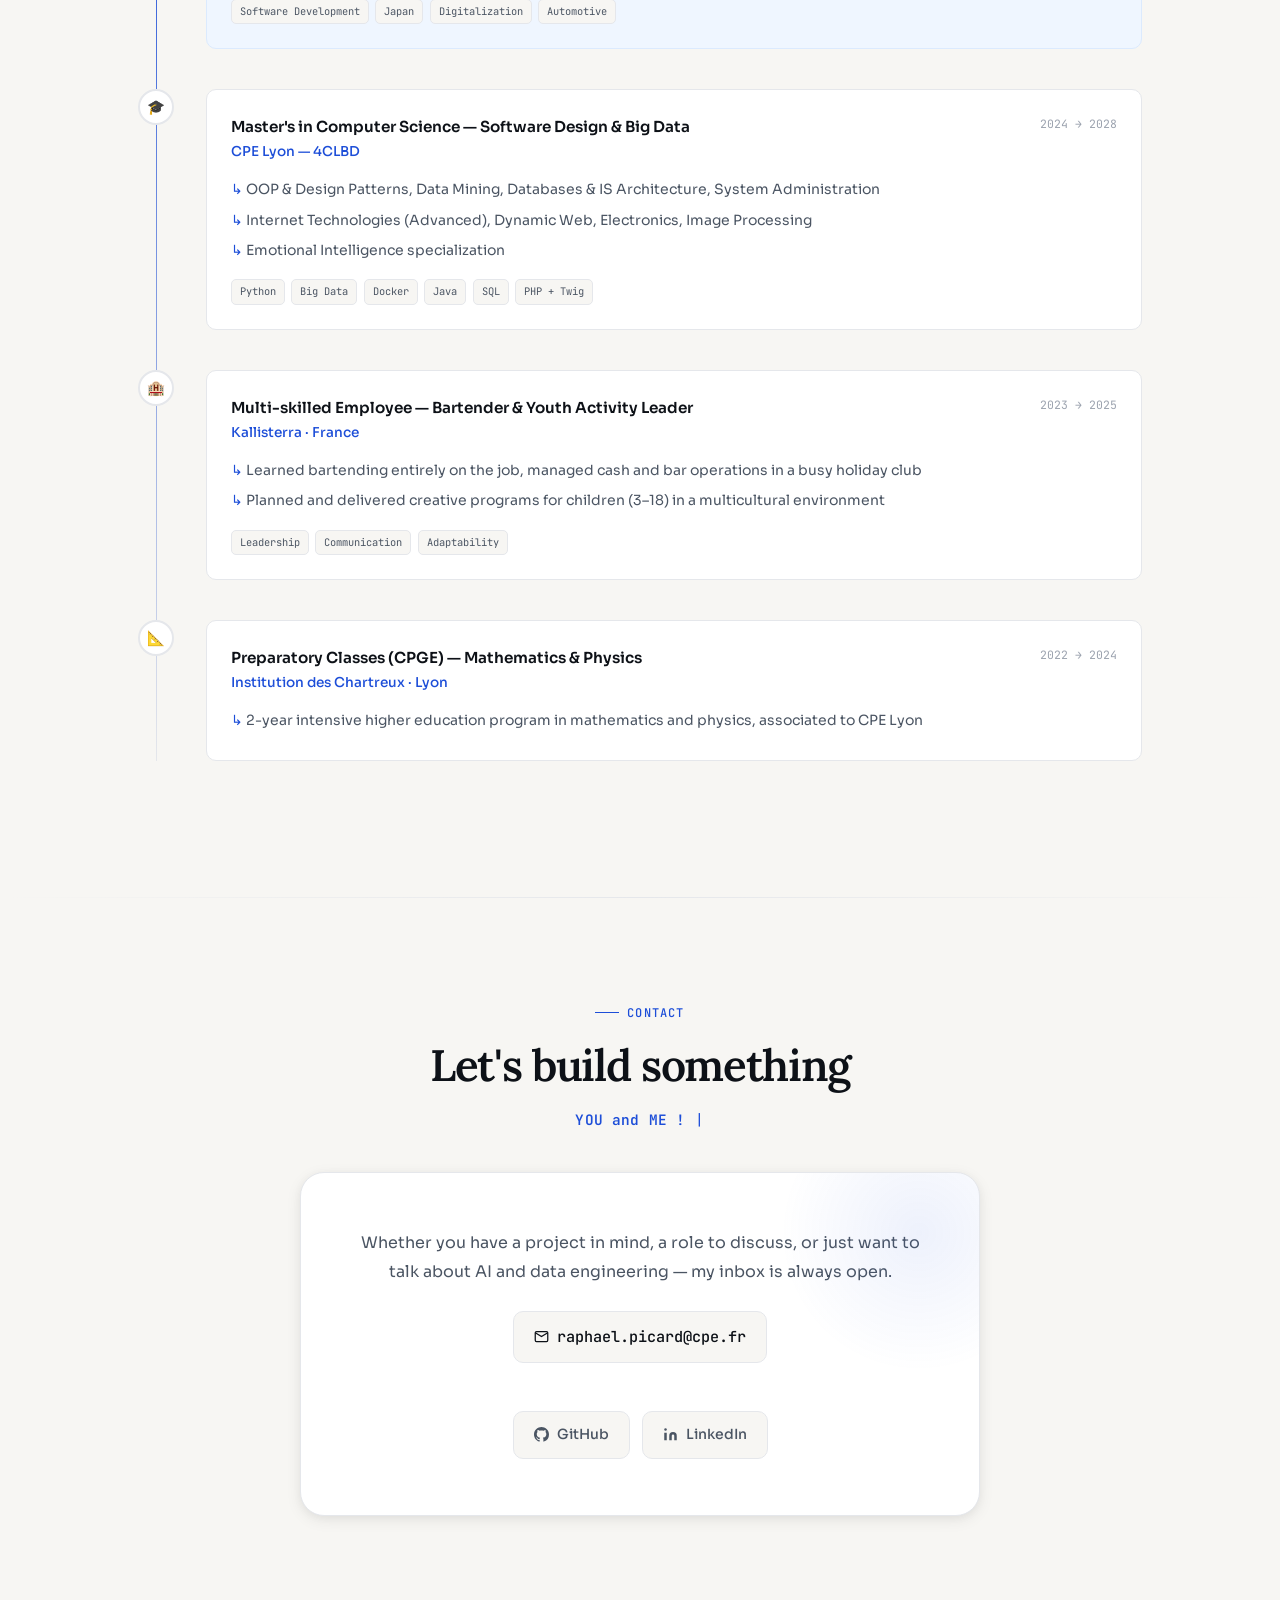
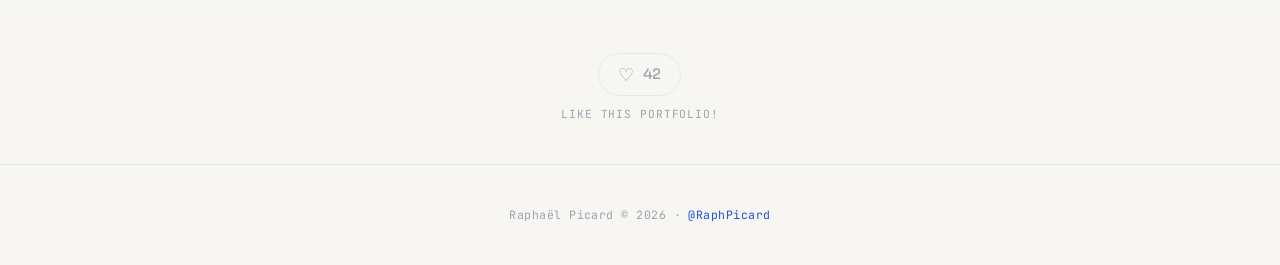
==== commit 041775a2: """" ====
--- a/index.html
+++ b/index.html
@@ -74,7 +74,7 @@
         <div>
           <!-- reveal : classe déclenchant l'animation d'entrée (opacity + translateY) via IntersectionObserver -->
           <!-- data-en/data-fr : traduit le badge de disponibilité selon la langue -->
-          <div class="hero-label reveal" data-en="Available · Starting 1st of February 2028" data-fr="Disponible · À partir du 1er février 2028">Available · Starting 1st of February 2028</div>
+          <div class="hero-label reveal" data-en="Available · Starting February 1, 2028" data-fr="Disponible · À partir du 1er février 2028">Available · Starting February 1, 2028</div>
           <!-- reveal-delay-1 : délai de 0.1s pour créer un effet de cascade avec les éléments voisins -->
           <h1 class="hero-name reveal reveal-delay-1">Raphaël<br><em>Picard</em></h1>
           
@@ -257,7 +257,7 @@
             </div>
             <div class="meta-item meta-item--available">
               <div class="label" data-en="Availability" data-fr="Disponibilité">Availability</div>
-              <div class="value">🗓 1st February 2028</div>
+              <div class="value">🗓 February 1, 2028</div>
             </div>
             <div class="meta-item">
               <div class="label" data-en="Study" data-fr="Formation">Study</div>
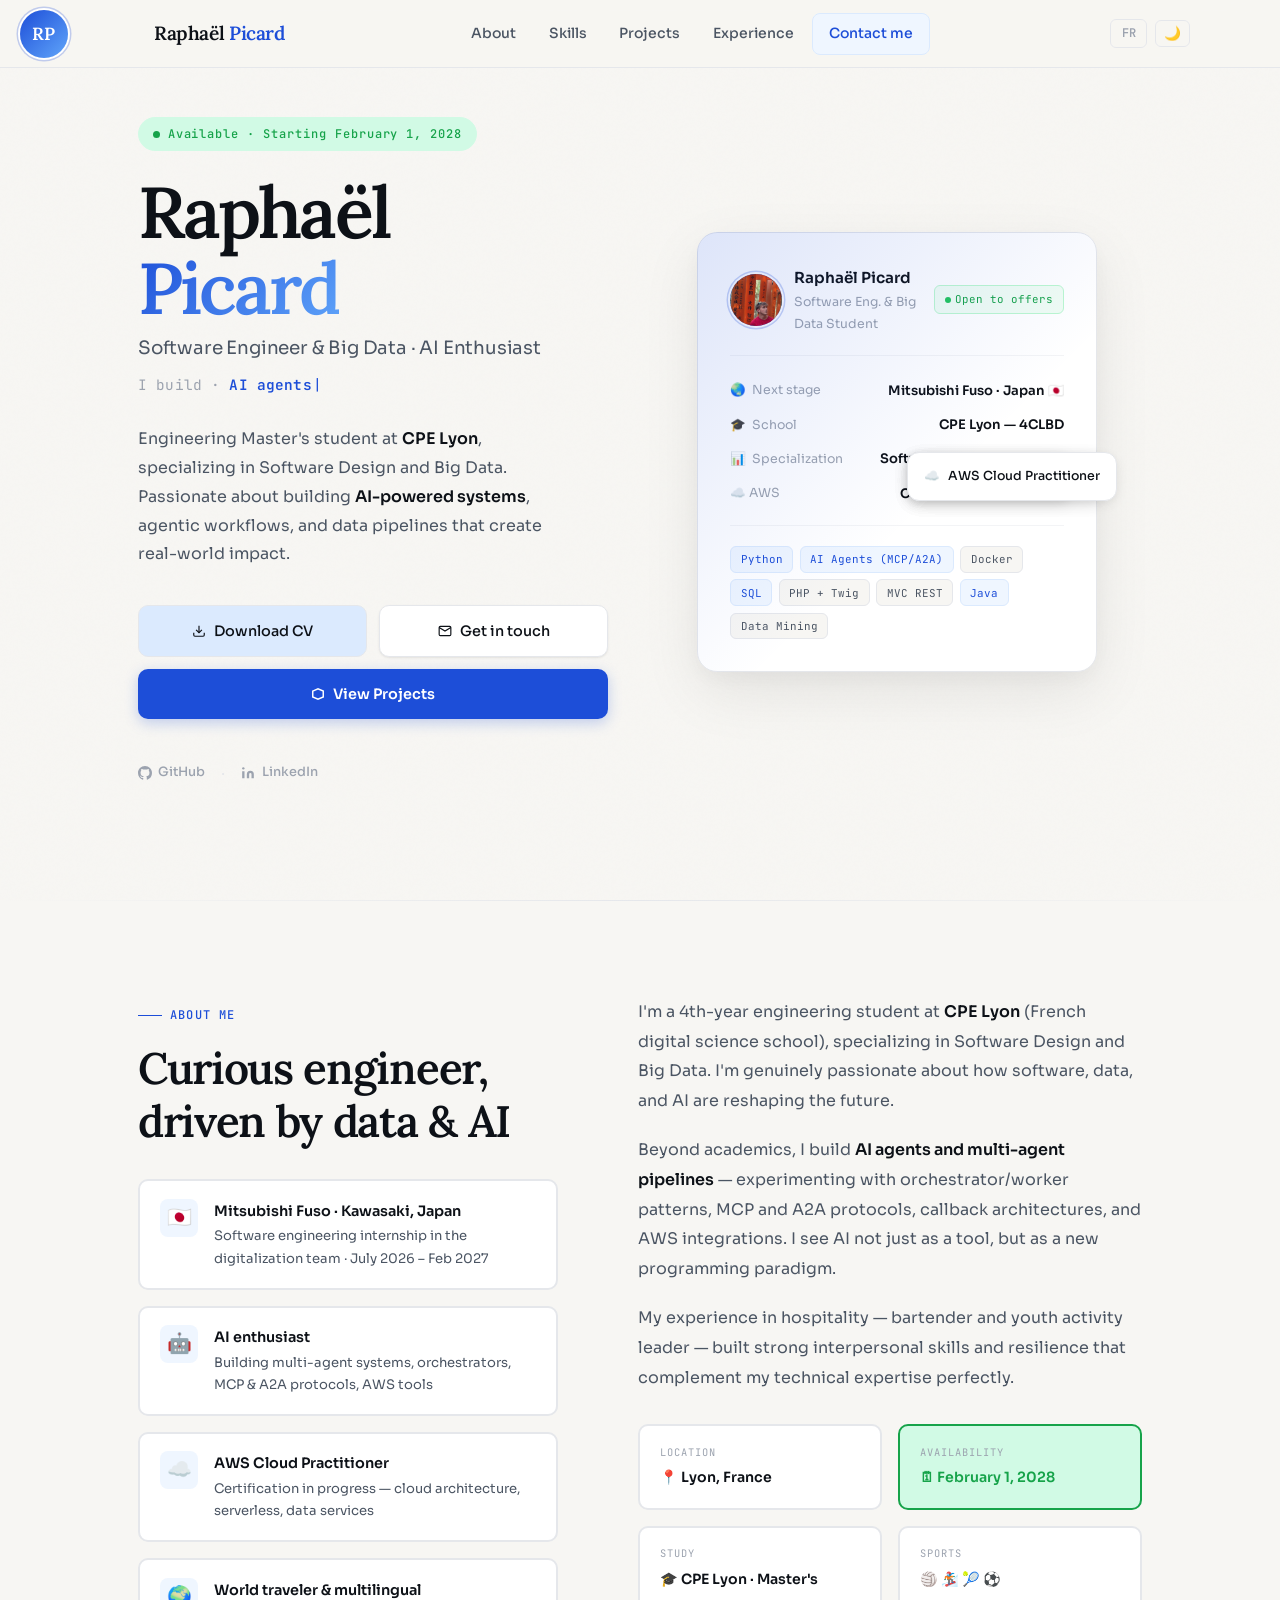
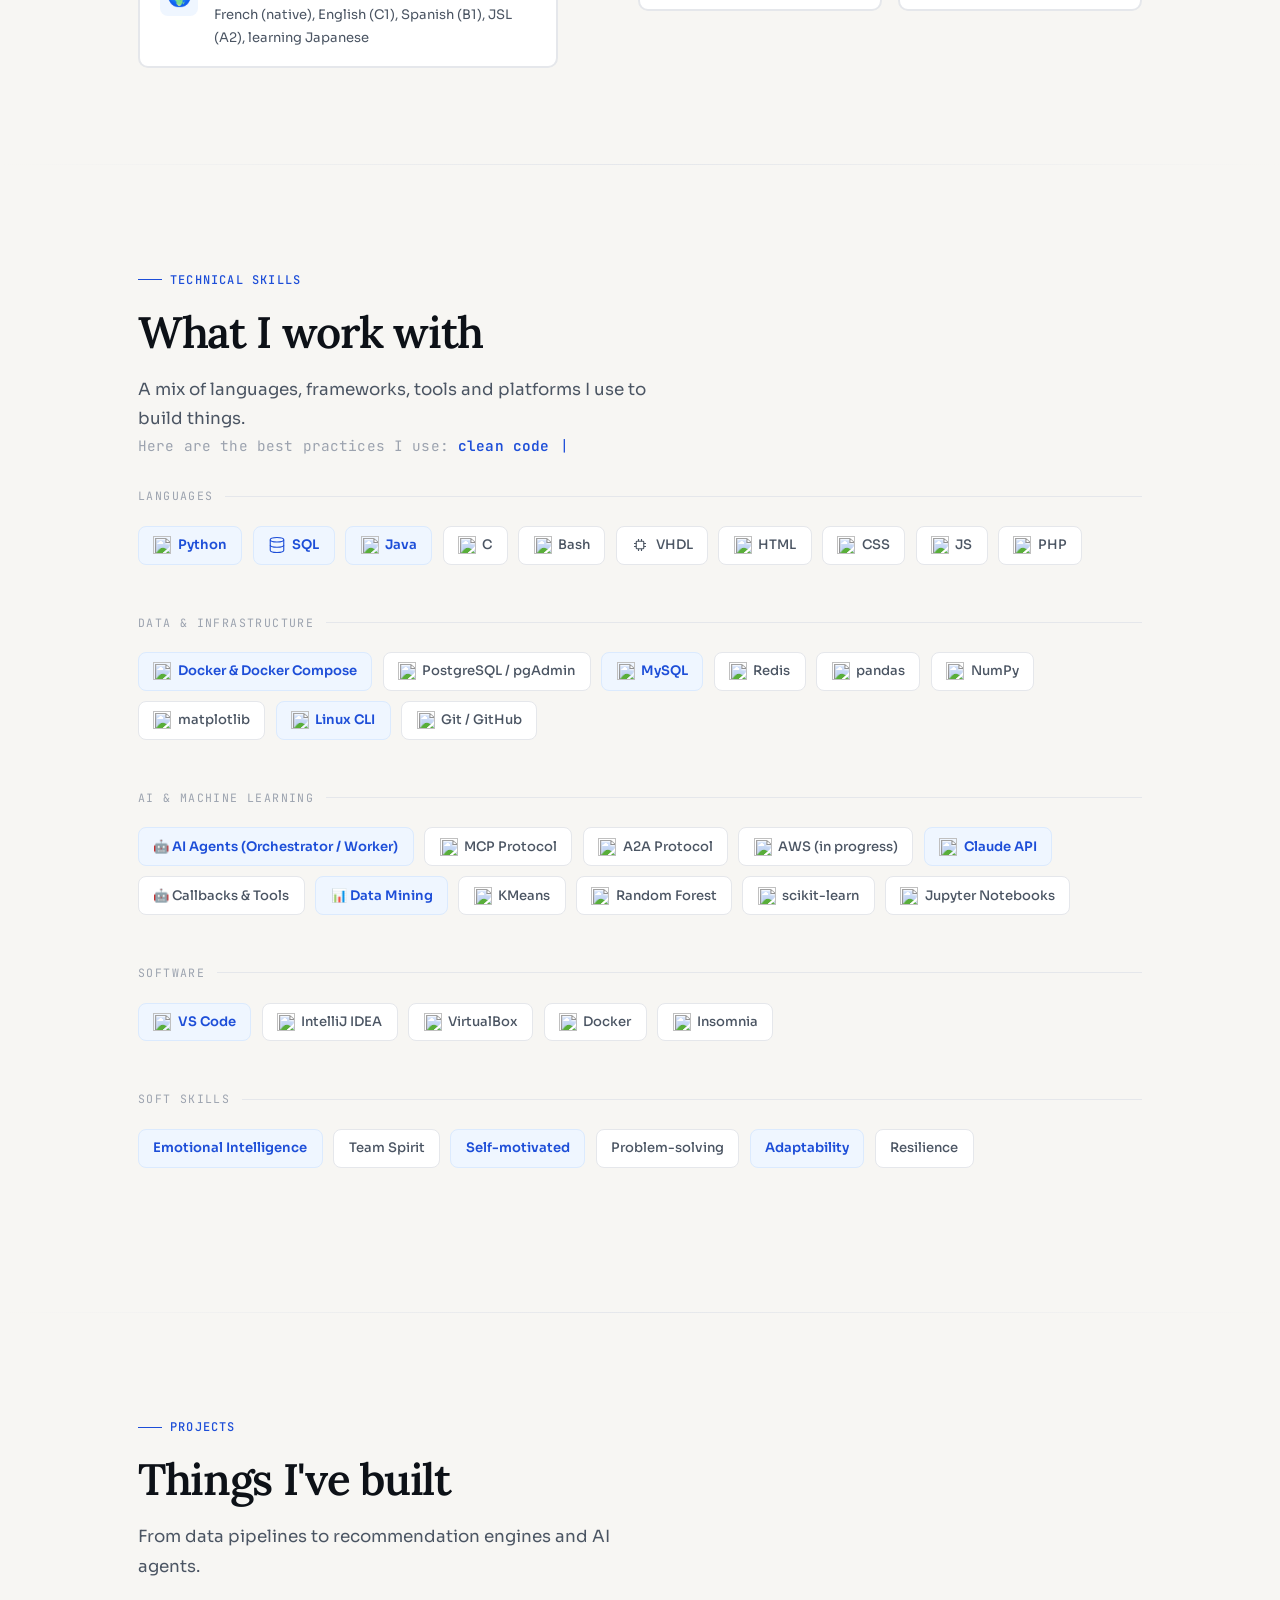
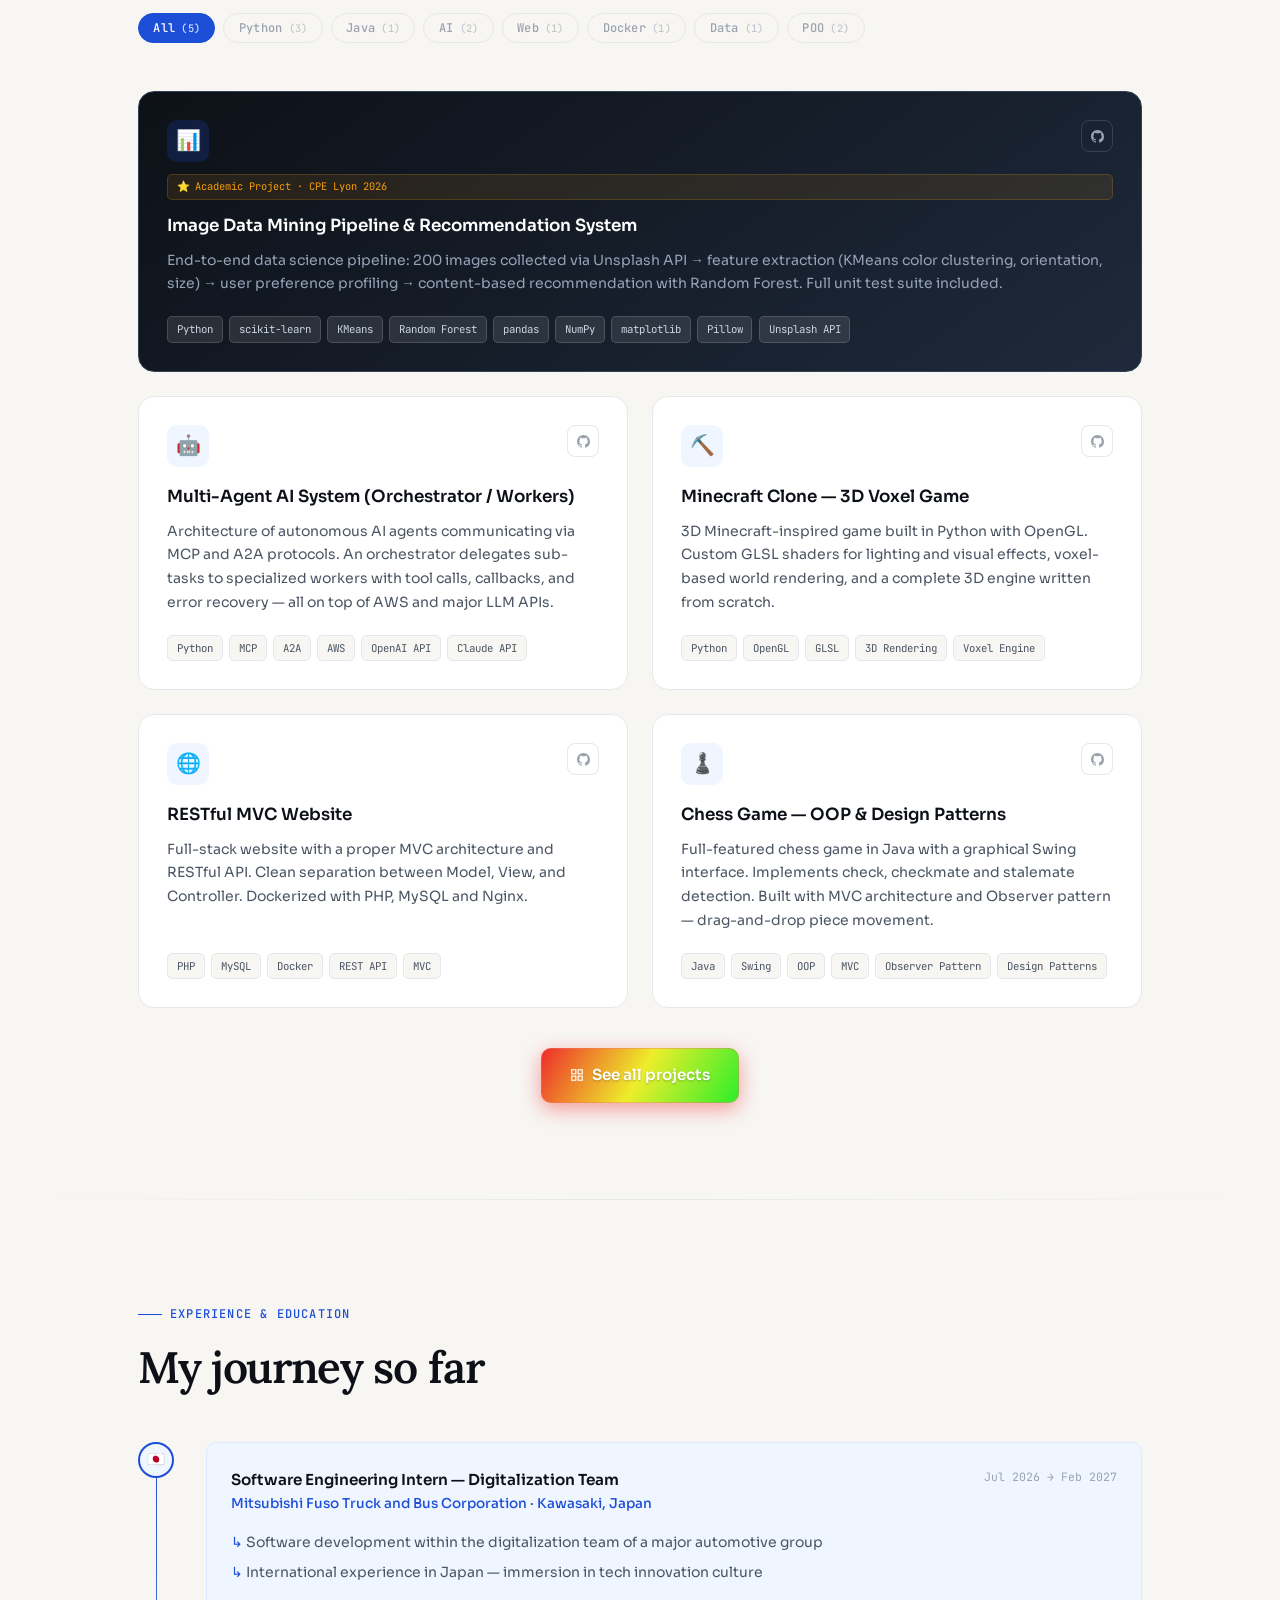
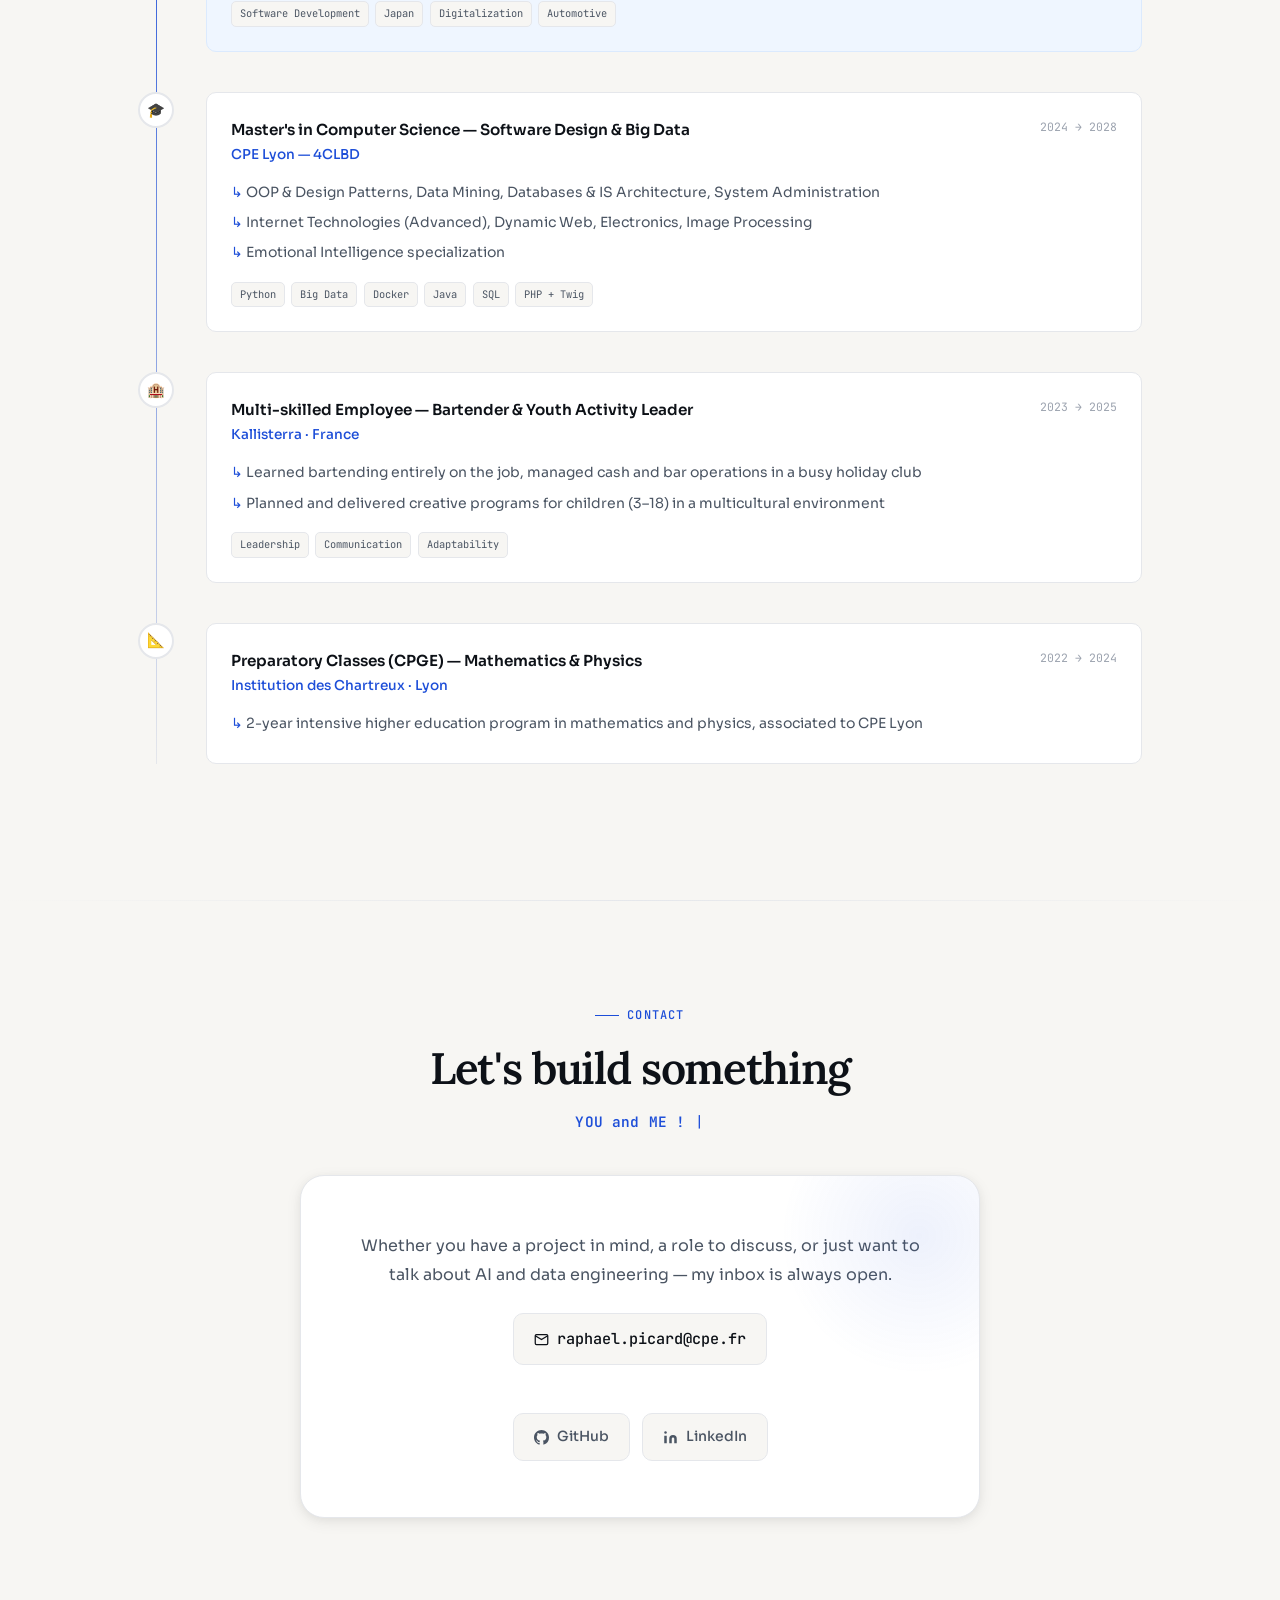
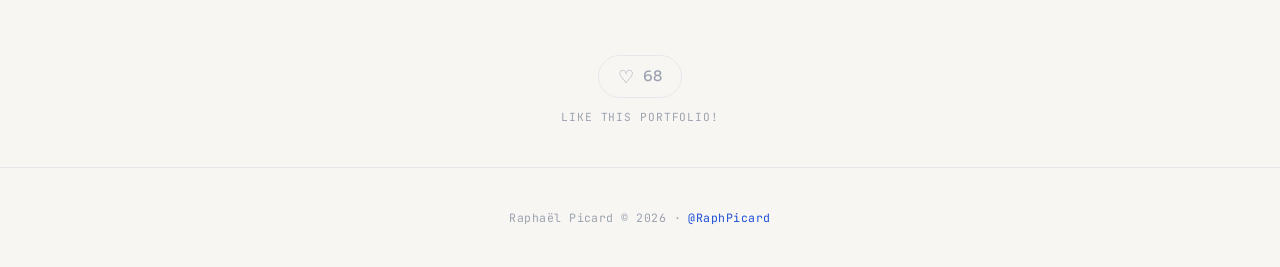
==== commit f48b42f5: "boutton project 3D color rainbow" ====
--- a/index.html
+++ b/index.html
@@ -481,7 +481,7 @@
 
       <!-- Bouton "Voir tous les projets" -->
       <div class="projects-see-all reveal reveal-delay-4">
-        <a href="html/projects.html" class="btn btn-secondary">
+        <a href="html/projects.html" class="btn btn-rainbow">
           <svg width="14" height="14" viewBox="0 0 24 24" fill="none" stroke="currentColor" stroke-width="2"><rect x="3" y="3" width="7" height="7"/><rect x="14" y="3" width="7" height="7"/><rect x="3" y="14" width="7" height="7"/><rect x="14" y="14" width="7" height="7"/></svg>
           <span data-en="See all projects" data-fr="Voir tous les projets">See all projects</span>
         </a>
@@ -658,5 +658,6 @@
   <script src="js/includes.js" defer></script>
   <script src="js/project-filter.js" defer></script>
   <script src="js/likes.js" defer></script>
+  <script src="js/rainbow-btn.js" defer></script>
 </body>
 </html>
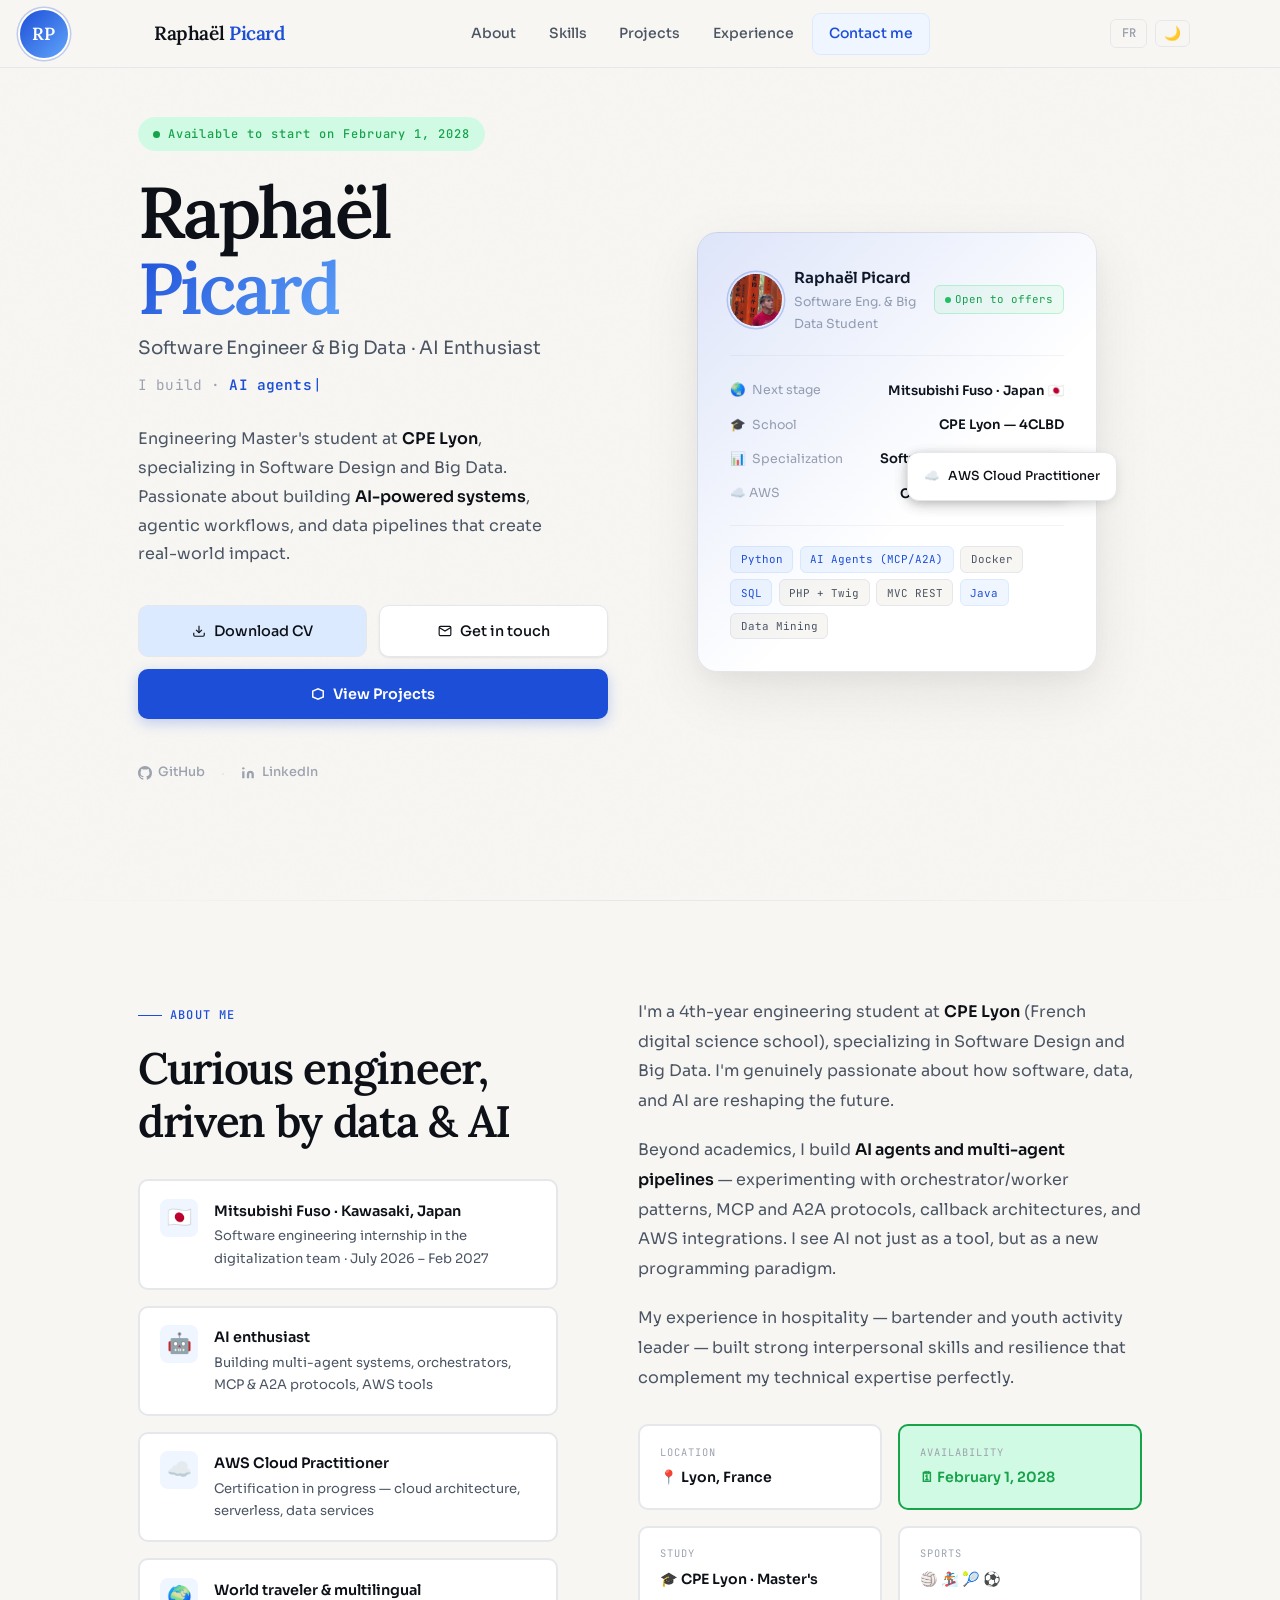
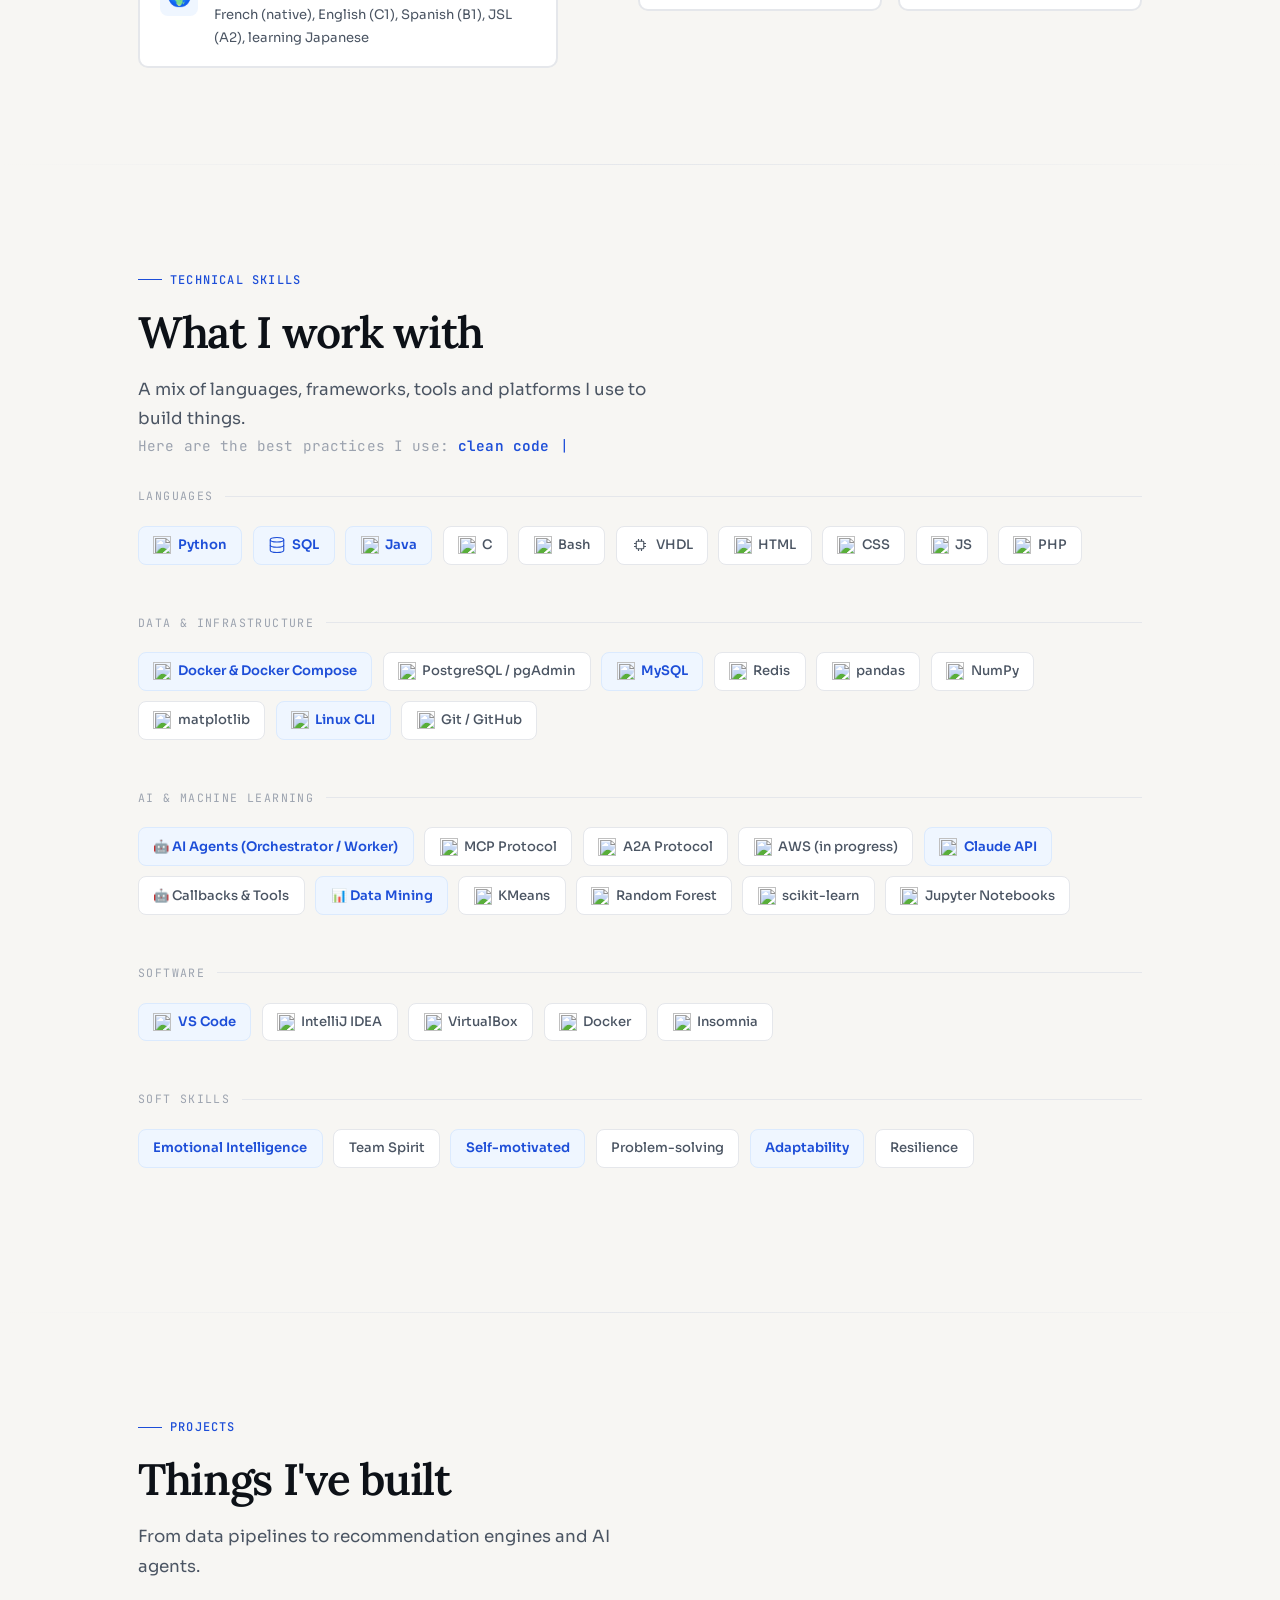
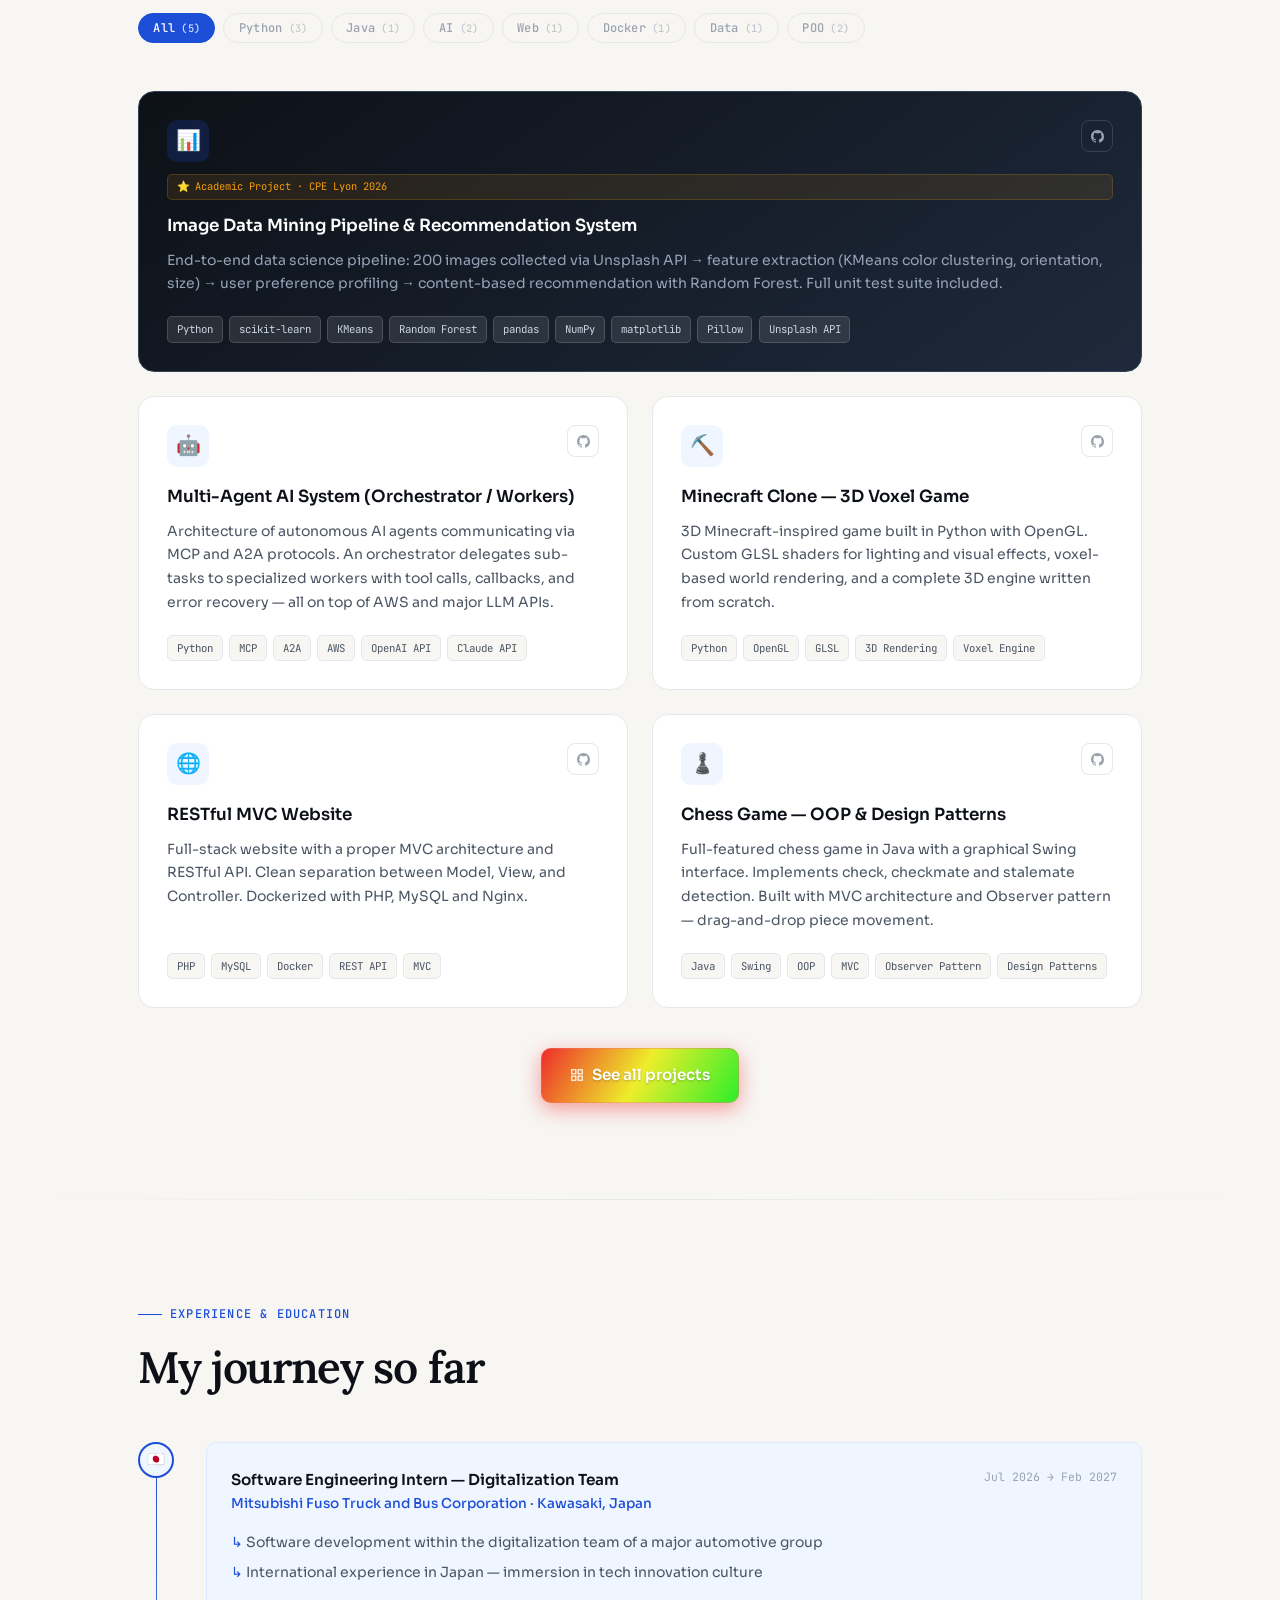
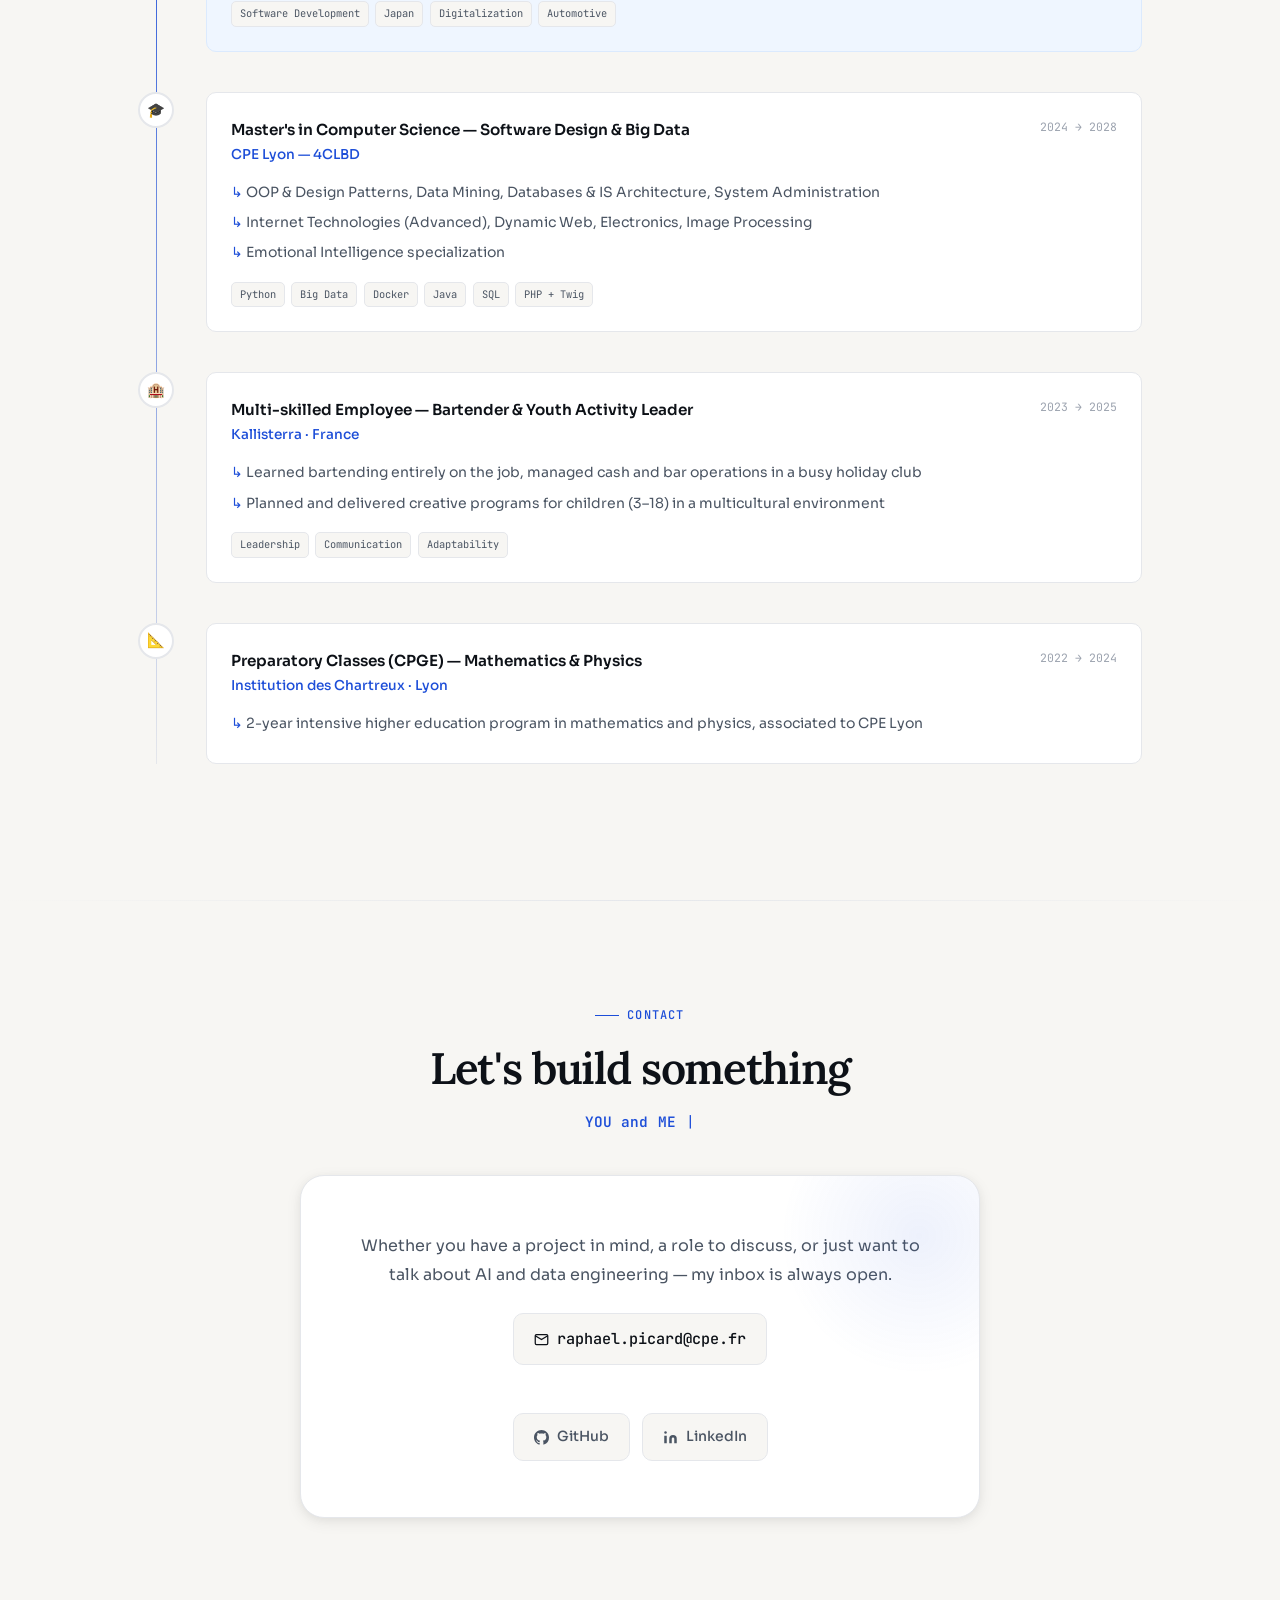
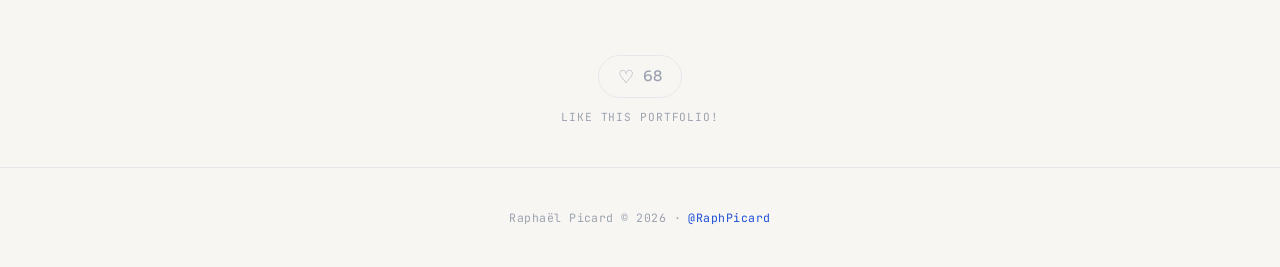
==== commit ad5d6afa: "better scroll on macbook and change PDP" ====
--- a/index.html
+++ b/index.html
@@ -12,7 +12,7 @@
   <!-- Open Graph (LinkedIn, Facebook) -->
   <meta property="og:type"        content="website" />
   <meta property="og:url"         content="https://raphpicard.github.io/" />
-  <meta property="og:title"       content="Raphaël Picard — Software & Big Data Engineer" />
+  <meta property="og:title"       content="Raphaël Picard - Software & Big Data Engineer" />
   <meta property="og:description" content="Portfolio de Raphaël Picard, étudiant en Software & Big Data Engineering. Découvrez mes projets, compétences et expériences." />
   <meta property="og:image"       content="https://raphpicard.github.io/assets/favicon.svg" />
 
@@ -22,7 +22,7 @@
   <meta name="twitter:description" content="Portfolio de Raphaël Picard, étudiant en Software & Big Data Engineering. Découvrez mes projets, compétences et expériences." />
   <meta name="twitter:image"       content="https://raphpicard.github.io/assets/PDP.jpg" /> -->
 
-  <link rel="icon" href="assets/favicon.svg" type="image/svg+xml" /> <!-- Favicon SVG : vectoriel, net à toutes les tailles (préféré aux .ico) -->
+  <link rel="icon" href="assets/fav.jpg" type="image/svg+xml" /> <!-- Favicon SVG : vectoriel, net à toutes les tailles (préféré aux .ico) -->
 
   <!-- preconnect : établit la connexion DNS+TCP en avance pour les serveurs Google Fonts -->
   <link rel="preconnect" href="https://fonts.googleapis.com" />
@@ -74,7 +74,7 @@
         <div>
           <!-- reveal : classe déclenchant l'animation d'entrée (opacity + translateY) via IntersectionObserver -->
           <!-- data-en/data-fr : traduit le badge de disponibilité selon la langue -->
-          <div class="hero-label reveal" data-en="Available · Starting February 1, 2028" data-fr="Disponible · À partir du 1er février 2028">Available · Starting February 1, 2028</div>
+          <div class="hero-label reveal" data-en="Available to start on February 1, 2028" data-fr="Disponible · À partir du 1er février 2028">Available to start on February 1, 2028</div>
           <!-- reveal-delay-1 : délai de 0.1s pour créer un effet de cascade avec les éléments voisins -->
           <h1 class="hero-name reveal reveal-delay-1">Raphaël<br><em>Picard</em></h1>
           
